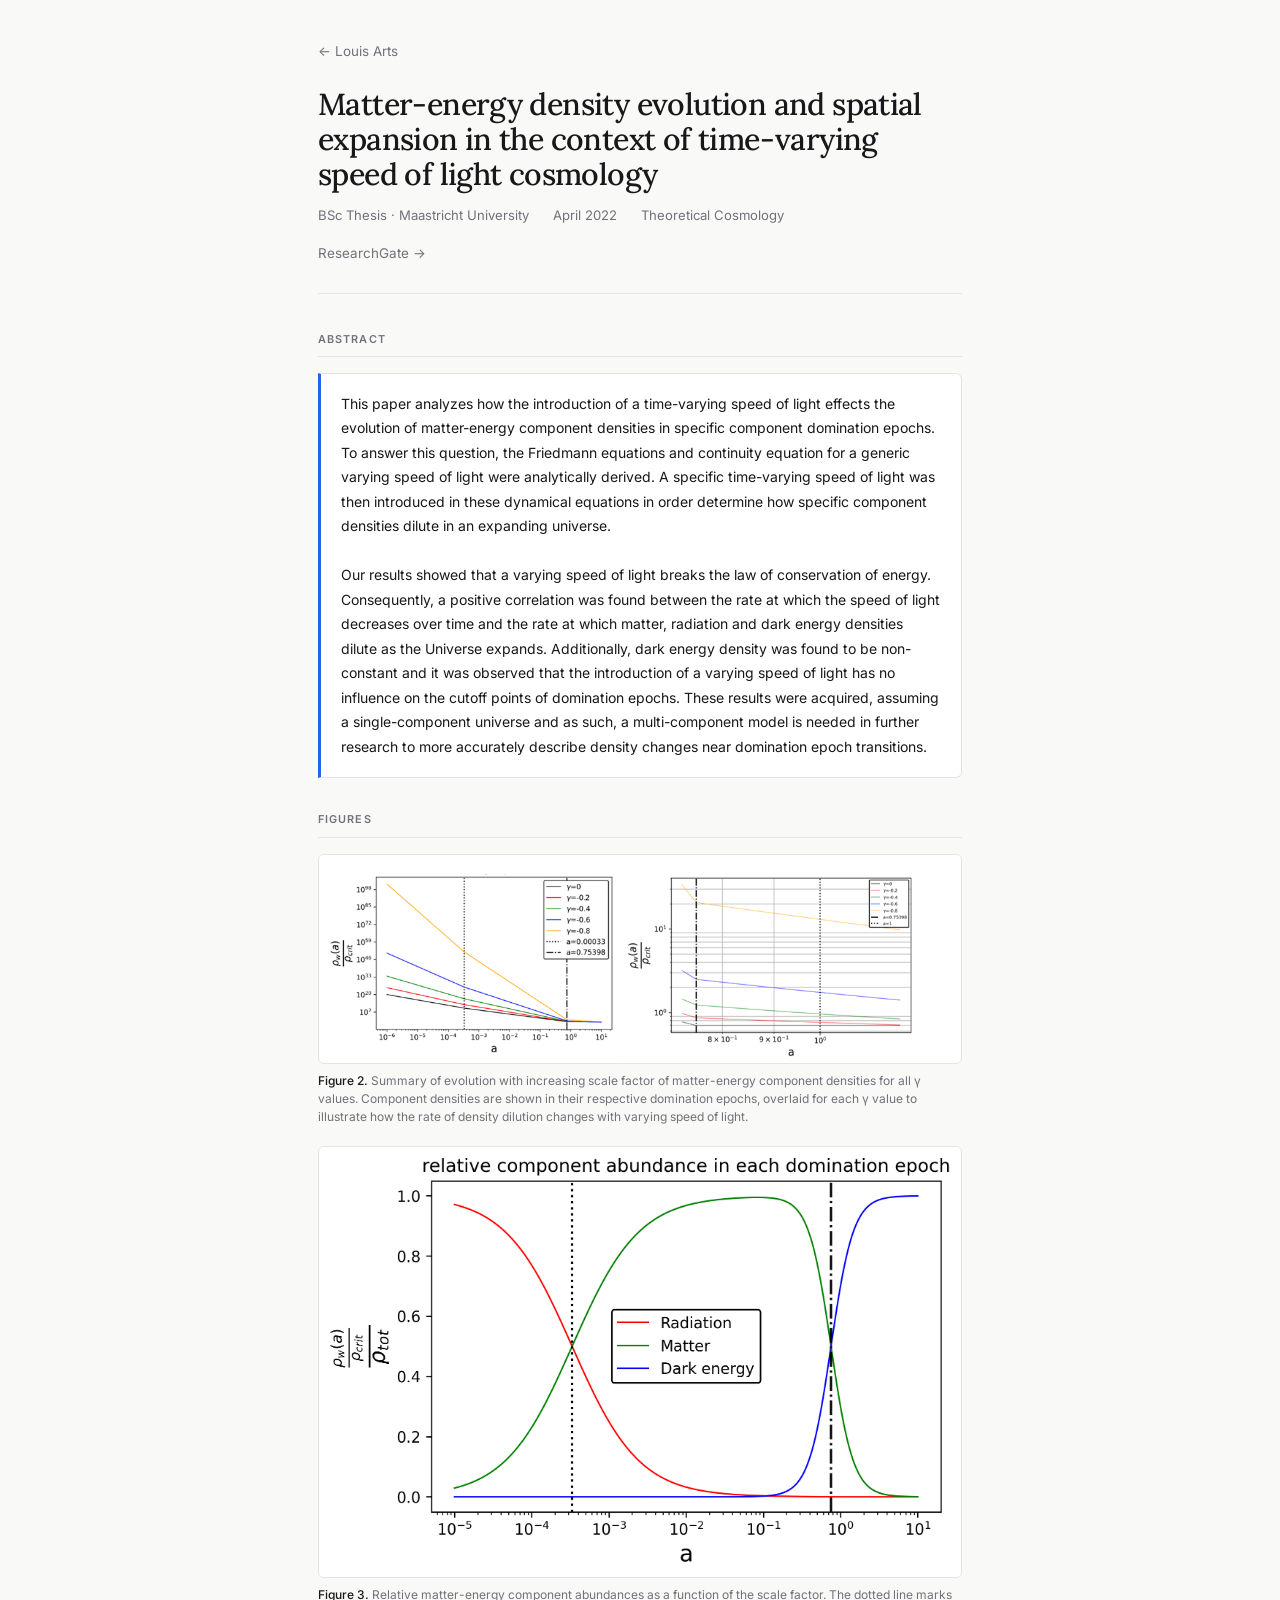
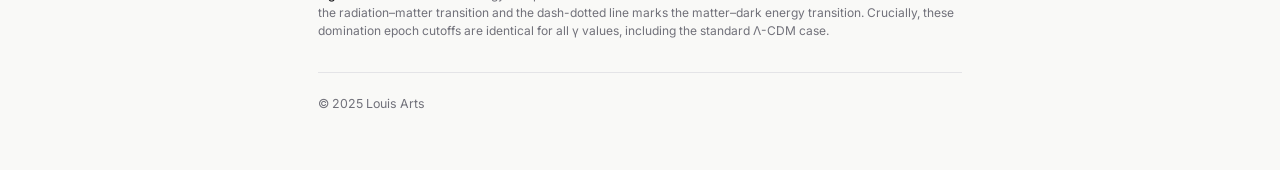
==== bsc-thesis.html @ d48455e1 "Add PolyFact subpage; remove all em dashes from site copy Co-Authored-By: Claude Sonnet 4.6 <noreply" ====
<!DOCTYPE html>
<html lang="en">
<head>
  <meta charset="UTF-8" />
  <meta name="viewport" content="width=device-width, initial-scale=1.0"/>
  <title>BSc Thesis · Louis Arts</title>
  <link rel="stylesheet" href="style.css" />
  <link rel="preconnect" href="https://fonts.googleapis.com">
  <link href="https://fonts.googleapis.com/css2?family=Inter:wght@300;400;500&family=Lora:ital,wght@0,400;0,500;1,400&display=swap" rel="stylesheet">
  <style>
    .thesis-meta {
      display: flex;
      flex-wrap: wrap;
      gap: 0.5rem 1.5rem;
      margin: 0.75rem 0 1rem;
      font-size: 0.82rem;
      color: var(--muted);
    }
    .abstract-block {
      background: #fff;
      border: 1px solid var(--border);
      border-left: 3px solid var(--accent);
      border-radius: 0 6px 6px 0;
      padding: 1.1rem 1.25rem;
      font-size: 0.875rem;
      line-height: 1.75;
      color: var(--text);
    }
    .figure-item img {
      width: 100%;
      border-radius: 6px;
      border: 1px solid var(--border);
      display: block;
    }
    .figure-caption {
      font-size: 0.75rem;
      color: var(--muted);
      margin-top: 0.5rem;
      line-height: 1.5;
    }
    .figure-caption strong {
      font-weight: 500;
      color: var(--text);
    }
    .figure-full {
      margin-bottom: 1.25rem;
    }
  </style>
</head>
<body>
  <div class="container">

    <nav class="back-nav"><a href="index.html">← Louis Arts</a></nav>

    <header>
      <h1>Matter-energy density evolution and spatial expansion in the context of time-varying speed of light cosmology</h1>
      <div class="thesis-meta">
        <span>BSc Thesis · Maastricht University</span>
        <span>April 2022</span>
        <span>Theoretical Cosmology</span>
      </div>
      <nav class="links">
        <a href="https://www.researchgate.net/publication/365711983_Matter-energy_density_evolution_and_spatial_expansion_in_the_context_of_time-varying_speed_of_light_cosmology" target="_blank">ResearchGate →</a>
      </nav>
    </header>

    <section>
      <h2>Abstract</h2>
      <div class="abstract-block">
        This paper analyzes how the introduction of a time-varying speed of light effects the evolution of matter-energy component densities in specific component domination epochs. To answer this question, the Friedmann equations and continuity equation for a generic varying speed of light were analytically derived. A specific time-varying speed of light was then introduced in these dynamical equations in order determine how specific component densities dilute in an expanding universe.
        <br><br>
        Our results showed that a varying speed of light breaks the law of conservation of energy. Consequently, a positive correlation was found between the rate at which the speed of light decreases over time and the rate at which matter, radiation and dark energy densities dilute as the Universe expands. Additionally, dark energy density was found to be non-constant and it was observed that the introduction of a varying speed of light has no influence on the cutoff points of domination epochs. These results were acquired, assuming a single-component universe and as such, a multi-component model is needed in further research to more accurately describe density changes near domination epoch transitions.
      </div>
    </section>

    <section>
      <h2>Figures</h2>

      <div class="figure-item figure-full">
        <img src="assets/bsc-fig2.png" alt="Figure 2: Matter-energy component densities for all γ values">
        <p class="figure-caption"><strong>Figure 2.</strong> Summary of evolution with increasing scale factor of matter-energy component densities for all γ values. Component densities are shown in their respective domination epochs, overlaid for each γ value to illustrate how the rate of density dilution changes with varying speed of light.</p>
      </div>

      <div class="figure-item figure-full">
        <img src="assets/bsc-fig3.png" alt="Figure 3: Relative matter-energy component abundances">
        <p class="figure-caption"><strong>Figure 3.</strong> Relative matter-energy component abundances as a function of the scale factor. The dotted line marks the radiation–matter transition and the dash-dotted line marks the matter–dark energy transition. Crucially, these domination epoch cutoffs are identical for all γ values, including the standard Λ-CDM case.</p>
      </div>

    </section>

    <footer>
      <p>© 2025 Louis Arts</p>
    </footer>

  </div>
</body>
</html>
---- style.css ----
/* ── Reset & base ── */
*, *::before, *::after { box-sizing: border-box; margin: 0; padding: 0; }

:root {
  --bg:      #f9f9f7;
  --text:    #18181b;
  --muted:   #71717a;
  --accent:  #2563eb;
  --border:  #e4e4e7;
  --tag-bg:  #f4f4f5;
}

html { scroll-behavior: smooth; }

body {
  background: var(--bg);
  color: var(--text);
  font-family: 'Inter', system-ui, sans-serif;
  font-size: 15px;
  font-weight: 400;
  line-height: 1.7;
  -webkit-font-smoothing: antialiased;
}

/* ── Layout ── */
.container {
  max-width: 700px;
  margin: 0 auto;
  padding: 2.5rem 1.75rem 3.5rem;
}

/* ── Header ── */
header {
  margin-bottom: 2.25rem;
  padding-bottom: 1.75rem;
  border-bottom: 1px solid var(--border);
}

.header-left {
  display: flex;
  align-items: flex-start;
  gap: 1.5rem;
}

.profile-pic {
  width: 76px;
  height: 76px;
  border-radius: 50%;
  object-fit: cover;
  flex-shrink: 0;
  border: 1px solid var(--border);
}

h1 {
  font-family: 'Lora', Georgia, serif;
  font-size: 1.9rem;
  font-weight: 500;
  letter-spacing: -0.02em;
  line-height: 1.15;
  margin-bottom: 0.3rem;
}

.tagline {
  color: var(--muted);
  font-size: 0.875rem;
  margin-bottom: 0.8rem;
}

.links {
  display: flex;
  flex-wrap: wrap;
  gap: 0.25rem 0;
  font-size: 0.84rem;
}

.links a {
  color: var(--muted);
  text-decoration: none;
  margin-right: 1.1rem;
}

.links a:hover { color: var(--accent); }

/* ── Sections ── */
section {
  margin-bottom: 2rem;
}

h2 {
  font-family: 'Inter', system-ui, sans-serif;
  font-size: 0.68rem;
  font-weight: 600;
  letter-spacing: 0.1em;
  text-transform: uppercase;
  color: var(--muted);
  margin-bottom: 1rem;
  padding-bottom: 0.5rem;
  border-bottom: 1px solid var(--border);
}

section p {
  color: var(--text);
  font-size: 0.9rem;
  line-height: 1.72;
  margin-bottom: 0.7rem;
}

section p:last-child { margin-bottom: 0; }

section a {
  color: var(--accent);
  text-decoration: none;
}

section a:hover { text-decoration: underline; }

/* ── News ── */
.news-list {
  list-style: none;
  display: flex;
  flex-direction: column;
  gap: 0.65rem;
}

.news-list li {
  display: flex;
  gap: 1.25rem;
  font-size: 0.875rem;
  align-items: baseline;
}

.date {
  font-size: 0.775rem;
  color: var(--muted);
  white-space: nowrap;
  flex-shrink: 0;
  min-width: 68px;
  font-variant-numeric: tabular-nums;
}

/* ── Projects ── */
.project-list {
  list-style: none;
  display: flex;
  flex-direction: column;
  gap: 1.4rem;
}

.project {
  display: flex;
  gap: 1.2rem;
  align-items: flex-start;
}

.project-thumb {
  width: 80px;
  height: 80px;
  border-radius: 7px;
  flex-shrink: 0;
  background: var(--tag-bg);
}

.project-thumb-img {
  width: 80px;
  height: 80px;
  object-fit: cover;
  border-radius: 7px;
  border: 1px solid var(--border);
  flex-shrink: 0;
}

.eye-tracking { background: linear-gradient(135deg, #c9d8f5 0%, #8faee8 100%); }
.emotion      { background: linear-gradient(135deg, #f5d9c9 0%, #e8a88f 100%); }
.nlp          { background: linear-gradient(135deg, #d0ecd4 0%, #85c98e 100%); }

.project-body h3 {
  font-family: 'Lora', Georgia, serif;
  font-size: 0.95rem;
  font-weight: 500;
  margin-bottom: 0.25rem;
  line-height: 1.4;
}

.project-body p {
  font-size: 0.855rem;
  color: var(--muted);
  margin-bottom: 0.4rem;
  line-height: 1.6;
}

.tags {
  font-size: 0.7rem;
  color: var(--muted);
  background: var(--tag-bg);
  padding: 0.12rem 0.45rem;
  border-radius: 4px;
  display: inline-block;
  margin-bottom: 0.4rem;
}

.project-body a {
  font-size: 0.8rem;
  color: var(--accent);
  text-decoration: none;
  margin-right: 0.75rem;
}

.project-body a:hover { text-decoration: underline; }

.work-badge {
  font-family: 'Inter', sans-serif;
  font-size: 0.65rem;
  font-weight: 500;
  color: #fff;
  background: var(--accent);
  padding: 0.1rem 0.45rem;
  border-radius: 20px;
  vertical-align: middle;
  margin-left: 0.35rem;
  letter-spacing: 0.02em;
}

/* ── Education ── */
.edu-list {
  list-style: none;
  display: flex;
  flex-direction: column;
  gap: 1.1rem;
}

.edu-list li {
  display: flex;
  gap: 1.2rem;
  align-items: flex-start;
}

.edu-logo-col {
  width: 60px;
  flex-shrink: 0;
  display: flex;
  align-items: center;
  justify-content: center;
  padding-top: 2px;
  min-height: 36px;
}

.edu-logo {
  max-height: 30px;
  max-width: 56px;
  width: auto;
  height: auto;
  object-fit: contain;
  opacity: 0.9;
}

.edu-content {
  flex: 1;
  min-width: 0;
}

.edu-row {
  display: flex;
  justify-content: space-between;
  align-items: baseline;
  gap: 1rem;
  flex-wrap: wrap;
}

.edu-row strong {
  font-weight: 500;
  font-size: 0.875rem;
}

.institution {
  color: var(--muted);
  font-size: 0.825rem;
  display: block;
  margin-top: 0.1rem;
}

.edu-detail {
  color: var(--muted);
  font-size: 0.79rem;
  line-height: 1.55;
  margin-top: 0.2rem;
  margin-bottom: 0 !important;
}

/* ── Project title links ── */
.project-body h3 a {
  color: var(--text);
  text-decoration: none;
}

.project-body h3 a:hover { color: var(--accent); }

/* ── Subpage nav ── */
.back-nav {
  margin-bottom: 1.5rem;
  font-size: 0.84rem;
}

.back-nav a {
  color: var(--muted);
  text-decoration: none;
}

.back-nav a:hover { color: var(--accent); }

/* ── Subpage content ── */
.project-image {
  width: 100%;
  max-width: 580px;
  border-radius: 8px;
  margin: 1rem 0 1.25rem;
  border: 1px solid var(--border);
  display: block;
}

.detail-list {
  list-style: none;
  padding: 0;
  margin: 0.5rem 0 0.75rem;
  display: flex;
  flex-direction: column;
  gap: 0.5rem;
}

.detail-list li {
  padding-left: 1.1rem;
  position: relative;
  font-size: 0.875rem;
  color: var(--text);
  line-height: 1.65;
}

.detail-list li::before {
  content: "–";
  position: absolute;
  left: 0;
  color: var(--muted);
}

.lessons-list {
  padding-left: 1.4rem;
  display: flex;
  flex-direction: column;
  gap: 0.5rem;
  font-size: 0.875rem;
}

.lessons-list li { padding-left: 0.2rem; }

/* ── Footer ── */
footer {
  margin-top: 2rem;
  padding-top: 1.25rem;
  border-top: 1px solid var(--border);
  font-size: 0.775rem;
  color: var(--muted);
}

/* ── Responsive ── */
@media (max-width: 540px) {
  .container { padding: 1.75rem 1.2rem 2.5rem; }
  .header-left { flex-direction: column; gap: 1rem; }
  .profile-pic { width: 64px; height: 64px; }
  h1 { font-size: 1.5rem; }
  .news-list li { flex-direction: column; gap: 0.1rem; }
  .project { flex-direction: column; }
  .edu-list li { flex-direction: column; gap: 0.3rem; }
  .edu-logo-col { min-height: unset; justify-content: flex-start; }
  .edu-row { flex-direction: column; gap: 0.1rem; }
}
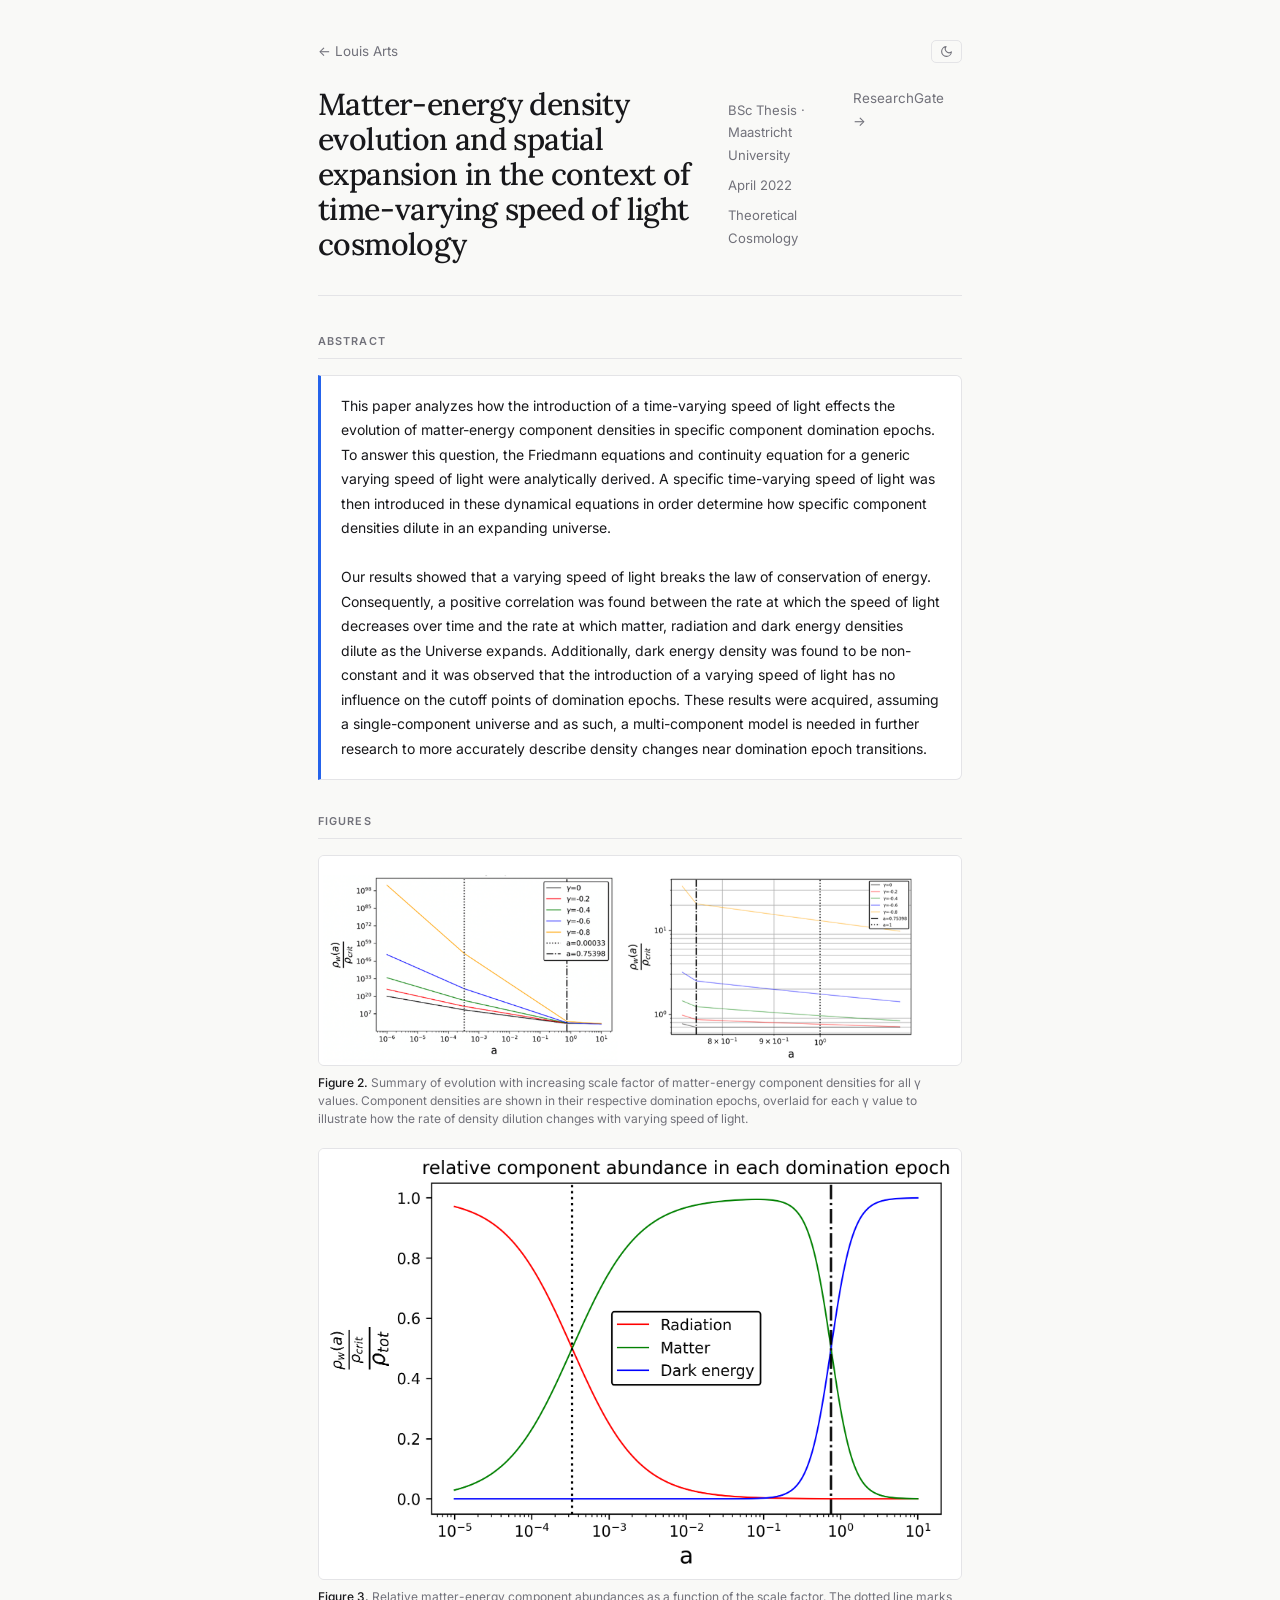
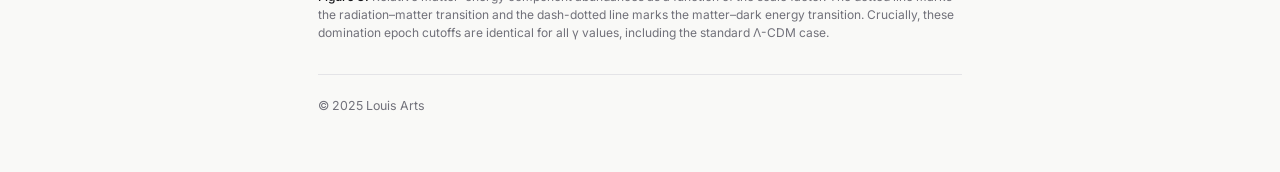
==== commit 35bda6e6: "Add skills section and dark mode toggle across all pages Co-Authored-By: Claude Sonnet 4.6 <noreply@" ====
--- a/bsc-thesis.html
+++ b/bsc-thesis.html
@@ -7,6 +7,7 @@
   <link rel="stylesheet" href="style.css" />
   <link rel="preconnect" href="https://fonts.googleapis.com">
   <link href="https://fonts.googleapis.com/css2?family=Inter:wght@300;400;500&family=Lora:ital,wght@0,400;0,500;1,400&display=swap" rel="stylesheet">
+  <script>(function(){var t=localStorage.getItem('theme');if(t)document.documentElement.setAttribute('data-theme',t);else if(window.matchMedia('(prefers-color-scheme: dark)').matches)document.documentElement.setAttribute('data-theme','dark');})()</script>
   <style>
     .thesis-meta {
       display: flex;
@@ -50,7 +51,13 @@
 <body>
   <div class="container">
 
-    <nav class="back-nav"><a href="index.html">← Louis Arts</a></nav>
+    <nav class="back-nav">
+      <a href="index.html">← Louis Arts</a>
+      <button class="theme-toggle" onclick="toggleTheme()" aria-label="Toggle dark mode">
+        <svg class="icon-moon" xmlns="http://www.w3.org/2000/svg" width="13" height="13" viewBox="0 0 24 24" fill="none" stroke="currentColor" stroke-width="2" stroke-linecap="round" stroke-linejoin="round"><path d="M21 12.79A9 9 0 1 1 11.21 3 7 7 0 0 0 21 12.79z"/></svg>
+        <svg class="icon-sun" xmlns="http://www.w3.org/2000/svg" width="13" height="13" viewBox="0 0 24 24" fill="none" stroke="currentColor" stroke-width="2" stroke-linecap="round" stroke-linejoin="round"><circle cx="12" cy="12" r="5"/><line x1="12" y1="1" x2="12" y2="3"/><line x1="12" y1="21" x2="12" y2="23"/><line x1="4.22" y1="4.22" x2="5.64" y2="5.64"/><line x1="18.36" y1="18.36" x2="19.78" y2="19.78"/><line x1="1" y1="12" x2="3" y2="12"/><line x1="21" y1="12" x2="23" y2="12"/><line x1="4.22" y1="19.78" x2="5.64" y2="18.36"/><line x1="18.36" y1="5.64" x2="19.78" y2="4.22"/></svg>
+      </button>
+    </nav>
 
     <header>
       <h1>Matter-energy density evolution and spatial expansion in the context of time-varying speed of light cosmology</h1>
@@ -93,5 +100,6 @@
     </footer>
 
   </div>
+  <script src="theme.js"></script>
 </body>
 </html>
--- a/style.css
+++ b/style.css
@@ -10,7 +10,18 @@
   --tag-bg:  #f4f4f5;
 }
 
+[data-theme="dark"] {
+  --bg:      #18181b;
+  --text:    #f4f4f5;
+  --muted:   #a1a1aa;
+  --accent:  #60a5fa;
+  --border:  #3f3f46;
+  --tag-bg:  #27272a;
+}
+
 html { scroll-behavior: smooth; }
+
+body { transition: background-color 0.2s ease, color 0.2s ease; }
 
 body {
   background: var(--bg);
@@ -34,6 +45,9 @@
   margin-bottom: 2.25rem;
   padding-bottom: 1.75rem;
   border-bottom: 1px solid var(--border);
+  display: flex;
+  justify-content: space-between;
+  align-items: flex-start;
 }
 
 .header-left {
@@ -294,10 +308,60 @@
 
 .project-body h3 a:hover { color: var(--accent); }
 
+/* ── Theme toggle ── */
+.theme-toggle {
+  background: none;
+  border: 1px solid var(--border);
+  border-radius: 5px;
+  cursor: pointer;
+  color: var(--muted);
+  padding: 0.25rem 0.5rem;
+  line-height: 1;
+  display: flex;
+  align-items: center;
+  flex-shrink: 0;
+}
+
+.theme-toggle:hover { color: var(--text); border-color: var(--muted); }
+
+.theme-toggle .icon-sun { display: none; }
+.theme-toggle .icon-moon { display: inline-flex; }
+[data-theme="dark"] .theme-toggle .icon-sun { display: inline-flex; }
+[data-theme="dark"] .theme-toggle .icon-moon { display: none; }
+
+/* ── Skills ── */
+.skills-list {
+  display: flex;
+  flex-direction: column;
+  gap: 0.45rem;
+}
+
+.skill-row {
+  display: flex;
+  gap: 1.5rem;
+  align-items: baseline;
+}
+
+.skill-row dt {
+  color: var(--muted);
+  font-size: 0.75rem;
+  font-weight: 500;
+  min-width: 90px;
+  flex-shrink: 0;
+}
+
+.skill-row dd {
+  color: var(--text);
+  font-size: 0.855rem;
+}
+
 /* ── Subpage nav ── */
 .back-nav {
   margin-bottom: 1.5rem;
   font-size: 0.84rem;
+  display: flex;
+  justify-content: space-between;
+  align-items: center;
 }
 
 .back-nav a {
@@ -350,6 +414,9 @@
 }
 
 .lessons-list li { padding-left: 0.2rem; }
+
+/* ── Dark mode overrides ── */
+[data-theme="dark"] .abstract-block { background: var(--tag-bg); }
 
 /* ── Footer ── */
 footer {
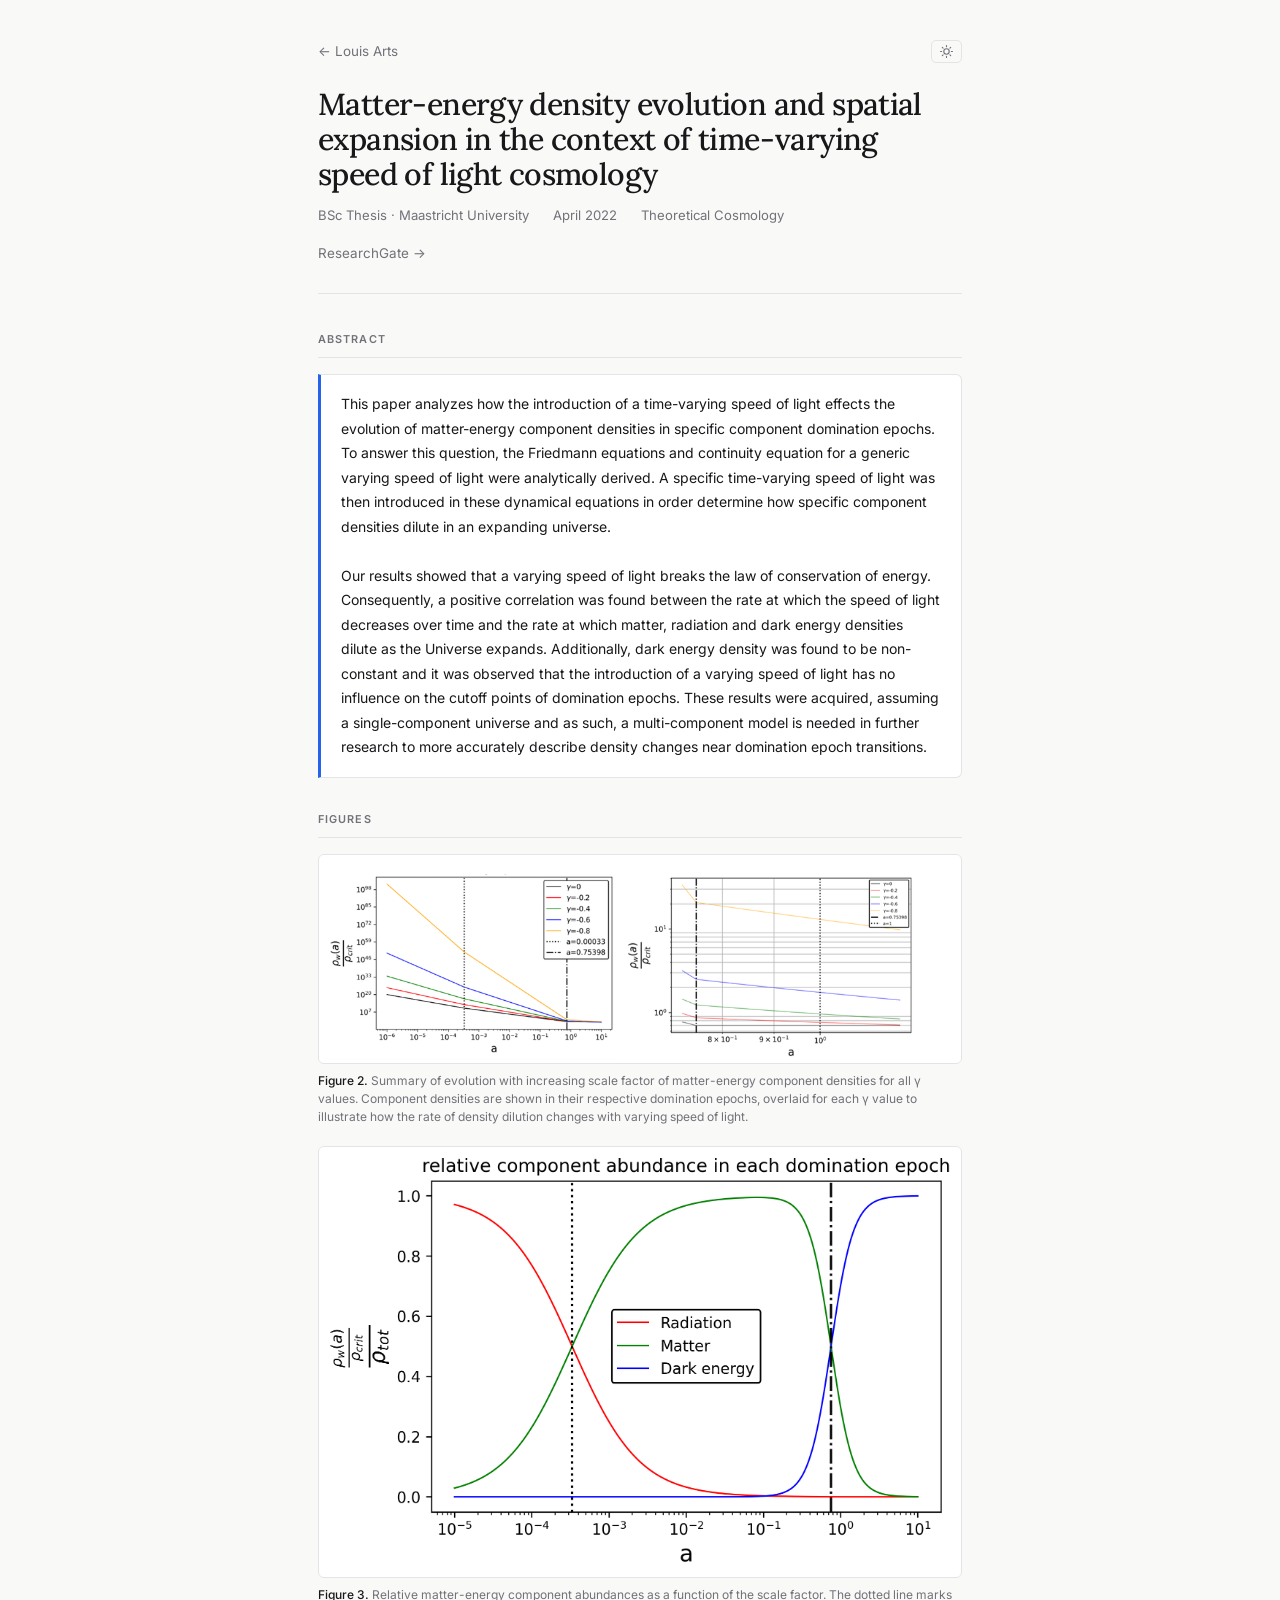
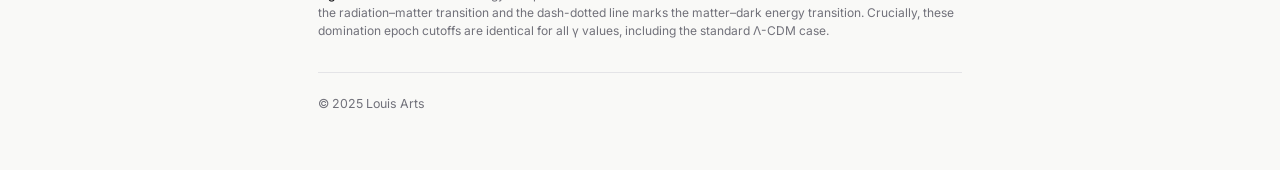
==== commit 09695444: "Add theme dropdown (dark/neon/retro), profile photo, default light mode - Replace single dark-mode t" ====
--- a/bsc-thesis.html
+++ b/bsc-thesis.html
@@ -7,7 +7,7 @@
   <link rel="stylesheet" href="style.css" />
   <link rel="preconnect" href="https://fonts.googleapis.com">
   <link href="https://fonts.googleapis.com/css2?family=Inter:wght@300;400;500&family=Lora:ital,wght@0,400;0,500;1,400&display=swap" rel="stylesheet">
-  <script>(function(){var t=localStorage.getItem('theme');if(t)document.documentElement.setAttribute('data-theme',t);else if(window.matchMedia('(prefers-color-scheme: dark)').matches)document.documentElement.setAttribute('data-theme','dark');})()</script>
+  <script>(function(){var t=localStorage.getItem('site-theme');if(t)document.documentElement.setAttribute('data-theme',t);})()</script>
   <style>
     .thesis-meta {
       display: flex;
@@ -53,10 +53,20 @@
 
     <nav class="back-nav">
       <a href="index.html">← Louis Arts</a>
-      <button class="theme-toggle" onclick="toggleTheme()" aria-label="Toggle dark mode">
-        <svg class="icon-moon" xmlns="http://www.w3.org/2000/svg" width="13" height="13" viewBox="0 0 24 24" fill="none" stroke="currentColor" stroke-width="2" stroke-linecap="round" stroke-linejoin="round"><path d="M21 12.79A9 9 0 1 1 11.21 3 7 7 0 0 0 21 12.79z"/></svg>
-        <svg class="icon-sun" xmlns="http://www.w3.org/2000/svg" width="13" height="13" viewBox="0 0 24 24" fill="none" stroke="currentColor" stroke-width="2" stroke-linecap="round" stroke-linejoin="round"><circle cx="12" cy="12" r="5"/><line x1="12" y1="1" x2="12" y2="3"/><line x1="12" y1="21" x2="12" y2="23"/><line x1="4.22" y1="4.22" x2="5.64" y2="5.64"/><line x1="18.36" y1="18.36" x2="19.78" y2="19.78"/><line x1="1" y1="12" x2="3" y2="12"/><line x1="21" y1="12" x2="23" y2="12"/><line x1="4.22" y1="19.78" x2="5.64" y2="18.36"/><line x1="18.36" y1="5.64" x2="19.78" y2="4.22"/></svg>
-      </button>
+      <div class="theme-picker">
+        <button class="theme-toggle" aria-label="Theme">
+          <svg class="icon-light-mode" xmlns="http://www.w3.org/2000/svg" width="13" height="13" viewBox="0 0 24 24" fill="none" stroke="currentColor" stroke-width="2" stroke-linecap="round" stroke-linejoin="round"><circle cx="12" cy="12" r="5"/><line x1="12" y1="1" x2="12" y2="3"/><line x1="12" y1="21" x2="12" y2="23"/><line x1="4.22" y1="4.22" x2="5.64" y2="5.64"/><line x1="18.36" y1="18.36" x2="19.78" y2="19.78"/><line x1="1" y1="12" x2="3" y2="12"/><line x1="21" y1="12" x2="23" y2="12"/><line x1="4.22" y1="19.78" x2="5.64" y2="18.36"/><line x1="18.36" y1="5.64" x2="19.78" y2="4.22"/></svg>
+          <svg class="icon-dark-mode" xmlns="http://www.w3.org/2000/svg" width="13" height="13" viewBox="0 0 24 24" fill="none" stroke="currentColor" stroke-width="2" stroke-linecap="round" stroke-linejoin="round"><path d="M21 12.79A9 9 0 1 1 11.21 3 7 7 0 0 0 21 12.79z"/></svg>
+          <svg class="icon-neon-mode" xmlns="http://www.w3.org/2000/svg" width="13" height="13" viewBox="0 0 24 24" fill="none" stroke="currentColor" stroke-width="2" stroke-linecap="round" stroke-linejoin="round"><polygon points="13 2 3 14 12 14 11 22 21 10 12 10 13 2"/></svg>
+          <svg class="icon-retro-mode" xmlns="http://www.w3.org/2000/svg" width="13" height="13" viewBox="0 0 24 24" fill="none" stroke="currentColor" stroke-width="2" stroke-linecap="round" stroke-linejoin="round"><polygon points="12 2 15.09 8.26 22 9.27 17 14.14 18.18 21.02 12 17.77 5.82 21.02 7 14.14 2 9.27 8.91 8.26 12 2"/></svg>
+        </button>
+        <div class="theme-dropdown">
+          <button data-for="light" onclick="setTheme('light')">Light</button>
+          <button data-for="dark" onclick="setTheme('dark')">Dark</button>
+          <button data-for="neon" onclick="setTheme('neon')">Neon</button>
+          <button data-for="retro" onclick="setTheme('retro')">Retro neon</button>
+        </div>
+      </div>
     </nav>
 
     <header>
--- a/style.css
+++ b/style.css
@@ -17,6 +17,24 @@
   --accent:  #60a5fa;
   --border:  #3f3f46;
   --tag-bg:  #27272a;
+}
+
+[data-theme="neon"] {
+  --bg:      #09090f;
+  --text:    #d8d8f0;
+  --muted:   #6060a0;
+  --accent:  #00e5cc;
+  --border:  #1a1a35;
+  --tag-bg:  #0e0e20;
+}
+
+[data-theme="retro"] {
+  --bg:      #0d0018;
+  --text:    #fef0ff;
+  --muted:   #a060b8;
+  --accent:  #ff00cc;
+  --border:  #280040;
+  --tag-bg:  #180028;
 }
 
 html { scroll-behavior: smooth; }
@@ -42,28 +60,42 @@
 
 /* ── Header ── */
 header {
+  display: block;
   margin-bottom: 2.25rem;
   padding-bottom: 1.75rem;
   border-bottom: 1px solid var(--border);
-  display: flex;
-  justify-content: space-between;
+}
+
+.header-main {
+  display: flex;
   align-items: flex-start;
-}
-
-.header-left {
-  display: flex;
-  align-items: flex-start;
-  gap: 1.5rem;
-}
-
-.profile-pic {
-  width: 76px;
-  height: 76px;
+  gap: 1.1rem;
+}
+
+.profile-photo {
+  width: 68px;
+  height: 68px;
   border-radius: 50%;
   object-fit: cover;
   flex-shrink: 0;
+  margin-top: 0.15rem;
   border: 1px solid var(--border);
 }
+
+.header-content {
+  flex: 1;
+  min-width: 0;
+}
+
+.header-name-row {
+  display: flex;
+  justify-content: space-between;
+  align-items: center;
+  margin-bottom: 0.3rem;
+}
+
+.header-content > p.tagline { display: block; }
+.header-content > nav.links { display: flex; }
 
 h1 {
   font-family: 'Lora', Georgia, serif;
@@ -77,14 +109,15 @@
 .tagline {
   color: var(--muted);
   font-size: 0.875rem;
-  margin-bottom: 0.8rem;
 }
 
 .links {
   display: flex;
   flex-wrap: wrap;
-  gap: 0.25rem 0;
+  align-items: center;
+  gap: 0.35rem 0;
   font-size: 0.84rem;
+  margin-top: 0.75rem;
 }
 
 .links a {
@@ -309,6 +342,8 @@
 .project-body h3 a:hover { color: var(--accent); }
 
 /* ── Theme toggle ── */
+.theme-picker { position: relative; flex-shrink: 0; }
+
 .theme-toggle {
   background: none;
   border: 1px solid var(--border);
@@ -319,15 +354,67 @@
   line-height: 1;
   display: flex;
   align-items: center;
-  flex-shrink: 0;
 }
 
 .theme-toggle:hover { color: var(--text); border-color: var(--muted); }
 
-.theme-toggle .icon-sun { display: none; }
-.theme-toggle .icon-moon { display: inline-flex; }
-[data-theme="dark"] .theme-toggle .icon-sun { display: inline-flex; }
-[data-theme="dark"] .theme-toggle .icon-moon { display: none; }
+.theme-toggle .icon-light-mode { display: inline-flex; }
+.theme-toggle .icon-dark-mode  { display: none; }
+.theme-toggle .icon-neon-mode  { display: none; }
+.theme-toggle .icon-retro-mode { display: none; }
+[data-theme="dark"]  .theme-toggle .icon-light-mode { display: none; }
+[data-theme="dark"]  .theme-toggle .icon-dark-mode  { display: inline-flex; }
+[data-theme="dark"]  .theme-toggle .icon-neon-mode  { display: none; }
+[data-theme="dark"]  .theme-toggle .icon-retro-mode { display: none; }
+[data-theme="neon"]  .theme-toggle .icon-light-mode { display: none; }
+[data-theme="neon"]  .theme-toggle .icon-dark-mode  { display: none; }
+[data-theme="neon"]  .theme-toggle .icon-neon-mode  { display: inline-flex; }
+[data-theme="neon"]  .theme-toggle .icon-retro-mode { display: none; }
+[data-theme="retro"] .theme-toggle .icon-light-mode { display: none; }
+[data-theme="retro"] .theme-toggle .icon-dark-mode  { display: none; }
+[data-theme="retro"] .theme-toggle .icon-neon-mode  { display: none; }
+[data-theme="retro"] .theme-toggle .icon-retro-mode { display: inline-flex; }
+
+.theme-dropdown {
+  display: none;
+  position: absolute;
+  top: calc(100% + 5px);
+  right: 0;
+  background: var(--bg);
+  border: 1px solid var(--border);
+  border-radius: 6px;
+  padding: 0.2rem;
+  min-width: 80px;
+  z-index: 200;
+  box-shadow: 0 4px 12px rgba(0,0,0,0.1);
+}
+
+.theme-picker:hover .theme-dropdown { display: block; }
+
+.theme-dropdown button {
+  display: block;
+  width: 100%;
+  text-align: left;
+  background: none;
+  border: none;
+  cursor: pointer;
+  font-size: 0.775rem;
+  color: var(--muted);
+  padding: 0.3rem 0.5rem;
+  border-radius: 4px;
+  font-family: 'Inter', system-ui, sans-serif;
+  white-space: nowrap;
+}
+
+.theme-dropdown button:hover { background: var(--tag-bg); color: var(--text); }
+
+html:not([data-theme])   .theme-dropdown [data-for="light"],
+html[data-theme="dark"]  .theme-dropdown [data-for="dark"],
+html[data-theme="neon"]  .theme-dropdown [data-for="neon"],
+html[data-theme="retro"] .theme-dropdown [data-for="retro"] {
+  color: var(--accent);
+  font-weight: 500;
+}
 
 /* ── Skills ── */
 .skills-list {
@@ -415,8 +502,83 @@
 
 .lessons-list li { padding-left: 0.2rem; }
 
-/* ── Dark mode overrides ── */
+/* ── Dark/neon mode overrides ── */
 [data-theme="dark"] .abstract-block { background: var(--tag-bg); }
+[data-theme="neon"] .abstract-block { background: var(--tag-bg); }
+
+[data-theme="neon"] h1 { text-shadow: 0 0 30px rgba(0, 229, 204, 0.12); }
+[data-theme="neon"] .links a.cv-link { box-shadow: 0 0 8px rgba(0, 229, 204, 0.3); }
+[data-theme="neon"] .theme-toggle { color: var(--accent); border-color: var(--accent); box-shadow: 0 0 6px rgba(0, 229, 204, 0.2); }
+
+[data-theme="retro"] .abstract-block { background: var(--tag-bg); }
+[data-theme="retro"] h1 { text-shadow: 0 0 30px rgba(255, 0, 204, 0.15); }
+[data-theme="retro"] .links a.cv-link { box-shadow: 0 0 8px rgba(255, 0, 204, 0.35); }
+[data-theme="retro"] .theme-toggle { color: var(--accent); border-color: var(--accent); box-shadow: 0 0 6px rgba(255, 0, 204, 0.2); }
+
+/* ── Sticky nav ── */
+#site-nav {
+  position: fixed;
+  top: 0;
+  left: 0;
+  right: 0;
+  z-index: 100;
+  background: var(--bg);
+  border-bottom: 1px solid var(--border);
+  opacity: 0;
+  pointer-events: none;
+  transition: opacity 0.2s ease, background-color 0.2s ease, border-color 0.2s ease;
+}
+
+#site-nav.visible { opacity: 1; pointer-events: auto; }
+
+.site-nav-inner {
+  max-width: 700px;
+  margin: 0 auto;
+  padding: 0.65rem 1.75rem;
+  display: flex;
+  justify-content: space-between;
+  align-items: center;
+}
+
+.site-nav-name {
+  font-family: 'Lora', Georgia, serif;
+  font-size: 0.88rem;
+  font-weight: 500;
+  color: var(--text);
+  text-decoration: none;
+}
+
+.site-nav-links {
+  display: flex;
+  gap: 1.5rem;
+}
+
+.site-nav-links a {
+  font-size: 0.72rem;
+  color: var(--muted);
+  text-decoration: none;
+  font-weight: 500;
+  letter-spacing: 0.06em;
+  text-transform: uppercase;
+  transition: color 0.15s;
+}
+
+.site-nav-links a:hover,
+.site-nav-links a.active { color: var(--accent); }
+
+section[id] { scroll-margin-top: 52px; }
+
+/* ── Primary CTA ── */
+.links a.cv-link {
+  background: var(--accent);
+  padding: 0.2rem 0.6rem;
+  border-radius: 4px;
+  font-weight: 500;
+  margin-right: 1.1rem;
+}
+
+.links a.cv-link,
+.links a.cv-link:hover { color: #fff; text-decoration: none; }
 
 /* ── Footer ── */
 footer {
@@ -427,15 +589,30 @@
   color: var(--muted);
 }
 
+.footer-links {
+  display: flex;
+  flex-wrap: wrap;
+  gap: 0 1.25rem;
+  margin-bottom: 0.5rem;
+}
+
+.footer-links a {
+  color: var(--muted);
+  text-decoration: none;
+}
+
+.footer-links a:hover { color: var(--accent); }
+
 /* ── Responsive ── */
 @media (max-width: 540px) {
   .container { padding: 1.75rem 1.2rem 2.5rem; }
-  .header-left { flex-direction: column; gap: 1rem; }
-  .profile-pic { width: 64px; height: 64px; }
   h1 { font-size: 1.5rem; }
+  .header-main { gap: 0.85rem; }
+  .profile-photo { width: 56px; height: 56px; }
   .news-list li { flex-direction: column; gap: 0.1rem; }
   .project { flex-direction: column; }
   .edu-list li { flex-direction: column; gap: 0.3rem; }
   .edu-logo-col { min-height: unset; justify-content: flex-start; }
   .edu-row { flex-direction: column; gap: 0.1rem; }
-}
+  .site-nav-links { display: none; }
+}
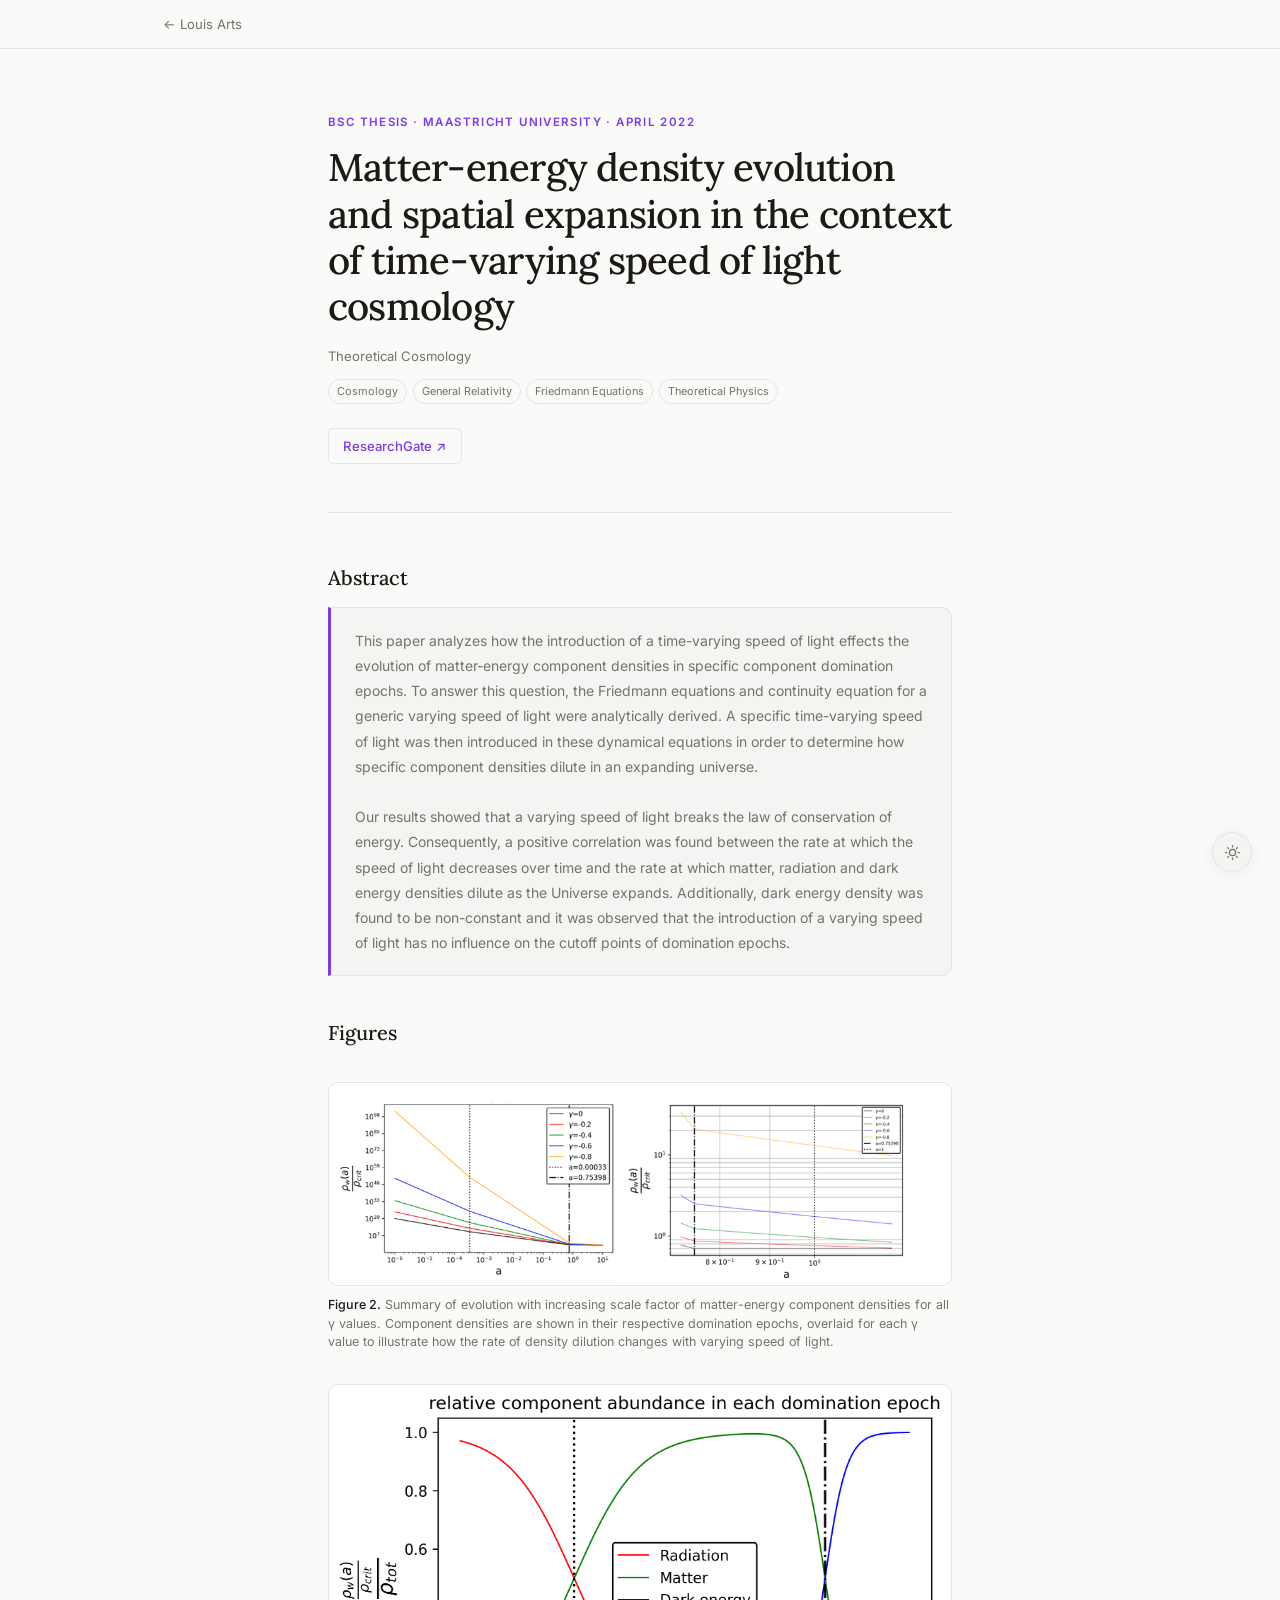
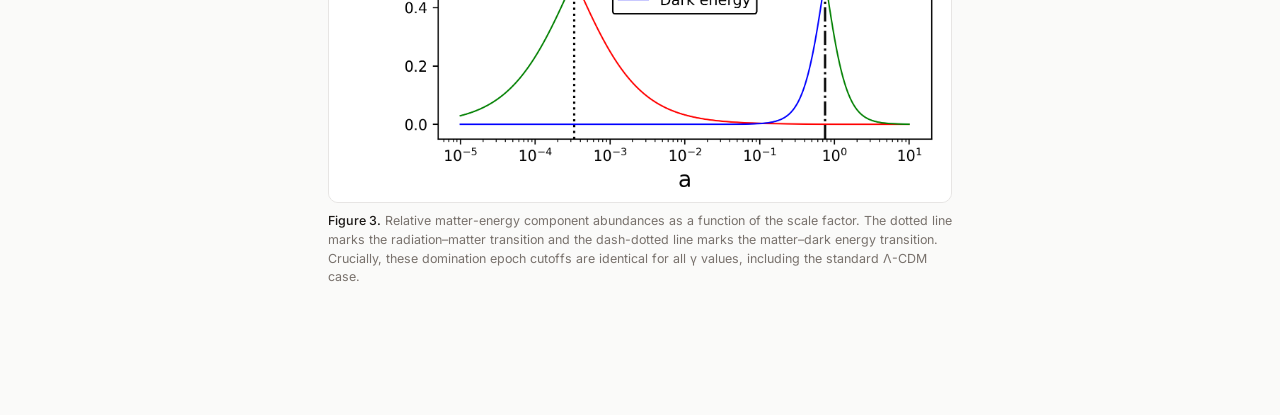
==== commit 515a65e3: "Build MARK 2: editorial redesign with full-viewport hero and card grid Complete visual overhaul from" ====
--- a/bsc-thesis.html
+++ b/bsc-thesis.html
@@ -6,110 +6,76 @@
   <title>BSc Thesis · Louis Arts</title>
   <link rel="stylesheet" href="style.css" />
   <link rel="preconnect" href="https://fonts.googleapis.com">
-  <link href="https://fonts.googleapis.com/css2?family=Inter:wght@300;400;500&family=Lora:ital,wght@0,400;0,500;1,400&display=swap" rel="stylesheet">
+  <link href="https://fonts.googleapis.com/css2?family=Inter:wght@300;400;500;600&family=Lora:ital,wght@0,400;0,500;1,400&display=swap" rel="stylesheet">
   <script>(function(){var t=localStorage.getItem('site-theme');if(t)document.documentElement.setAttribute('data-theme',t);})()</script>
-  <style>
-    .thesis-meta {
-      display: flex;
-      flex-wrap: wrap;
-      gap: 0.5rem 1.5rem;
-      margin: 0.75rem 0 1rem;
-      font-size: 0.82rem;
-      color: var(--muted);
-    }
-    .abstract-block {
-      background: #fff;
-      border: 1px solid var(--border);
-      border-left: 3px solid var(--accent);
-      border-radius: 0 6px 6px 0;
-      padding: 1.1rem 1.25rem;
-      font-size: 0.875rem;
-      line-height: 1.75;
-      color: var(--text);
-    }
-    .figure-item img {
-      width: 100%;
-      border-radius: 6px;
-      border: 1px solid var(--border);
-      display: block;
-    }
-    .figure-caption {
-      font-size: 0.75rem;
-      color: var(--muted);
-      margin-top: 0.5rem;
-      line-height: 1.5;
-    }
-    .figure-caption strong {
-      font-weight: 500;
-      color: var(--text);
-    }
-    .figure-full {
-      margin-bottom: 1.25rem;
-    }
-  </style>
 </head>
 <body>
-  <div class="container">
 
-    <nav class="back-nav">
-      <a href="index.html">← Louis Arts</a>
-      <div class="theme-picker">
-        <button class="theme-toggle" aria-label="Theme">
-          <svg class="icon-light-mode" xmlns="http://www.w3.org/2000/svg" width="13" height="13" viewBox="0 0 24 24" fill="none" stroke="currentColor" stroke-width="2" stroke-linecap="round" stroke-linejoin="round"><circle cx="12" cy="12" r="5"/><line x1="12" y1="1" x2="12" y2="3"/><line x1="12" y1="21" x2="12" y2="23"/><line x1="4.22" y1="4.22" x2="5.64" y2="5.64"/><line x1="18.36" y1="18.36" x2="19.78" y2="19.78"/><line x1="1" y1="12" x2="3" y2="12"/><line x1="21" y1="12" x2="23" y2="12"/><line x1="4.22" y1="19.78" x2="5.64" y2="18.36"/><line x1="18.36" y1="5.64" x2="19.78" y2="4.22"/></svg>
-          <svg class="icon-dark-mode" xmlns="http://www.w3.org/2000/svg" width="13" height="13" viewBox="0 0 24 24" fill="none" stroke="currentColor" stroke-width="2" stroke-linecap="round" stroke-linejoin="round"><path d="M21 12.79A9 9 0 1 1 11.21 3 7 7 0 0 0 21 12.79z"/></svg>
-          <svg class="icon-neon-mode" xmlns="http://www.w3.org/2000/svg" width="13" height="13" viewBox="0 0 24 24" fill="none" stroke="currentColor" stroke-width="2" stroke-linecap="round" stroke-linejoin="round"><polygon points="13 2 3 14 12 14 11 22 21 10 12 10 13 2"/></svg>
-          <svg class="icon-retro-mode" xmlns="http://www.w3.org/2000/svg" width="13" height="13" viewBox="0 0 24 24" fill="none" stroke="currentColor" stroke-width="2" stroke-linecap="round" stroke-linejoin="round"><polygon points="12 2 15.09 8.26 22 9.27 17 14.14 18.18 21.02 12 17.77 5.82 21.02 7 14.14 2 9.27 8.91 8.26 12 2"/></svg>
-        </button>
-        <div class="theme-dropdown">
-          <button data-for="light" onclick="setTheme('light')">Light</button>
-          <button data-for="dark" onclick="setTheme('dark')">Dark</button>
-          <button data-for="neon" onclick="setTheme('neon')">Neon</button>
-          <button data-for="retro" onclick="setTheme('retro')">Retro neon</button>
-        </div>
+  <nav class="subpage-nav">
+    <div class="subpage-nav-inner">
+      <a href="index.html" class="back-link">← Louis Arts</a>
+    </div>
+  </nav>
+
+  <main class="article-wrap">
+
+    <p class="article-category">BSc Thesis · Maastricht University · April 2022</p>
+    <h1 class="article-title">Matter-energy density evolution and spatial expansion in the context of time-varying speed of light cosmology</h1>
+    <p class="article-meta">Theoretical Cosmology</p>
+
+    <div class="article-tags">
+      <span class="tag">Cosmology</span>
+      <span class="tag">General Relativity</span>
+      <span class="tag">Friedmann Equations</span>
+      <span class="tag">Theoretical Physics</span>
+    </div>
+
+    <div class="article-links">
+      <a href="https://www.researchgate.net/publication/365711983_Matter-energy_density_evolution_and_spatial_expansion_in_the_context_of_time-varying_speed_of_light_cosmology" target="_blank">ResearchGate ↗</a>
+    </div>
+
+    <div class="article-body">
+
+      <h2>Abstract</h2>
+
+      <div class="abstract-box">
+        This paper analyzes how the introduction of a time-varying speed of light effects the evolution of matter-energy component densities in specific component domination epochs. To answer this question, the Friedmann equations and continuity equation for a generic varying speed of light were analytically derived. A specific time-varying speed of light was then introduced in these dynamical equations in order to determine how specific component densities dilute in an expanding universe.
+        <br><br>
+        Our results showed that a varying speed of light breaks the law of conservation of energy. Consequently, a positive correlation was found between the rate at which the speed of light decreases over time and the rate at which matter, radiation and dark energy densities dilute as the Universe expands. Additionally, dark energy density was found to be non-constant and it was observed that the introduction of a varying speed of light has no influence on the cutoff points of domination epochs.
       </div>
-    </nav>
 
-    <header>
-      <h1>Matter-energy density evolution and spatial expansion in the context of time-varying speed of light cosmology</h1>
-      <div class="thesis-meta">
-        <span>BSc Thesis · Maastricht University</span>
-        <span>April 2022</span>
-        <span>Theoretical Cosmology</span>
-      </div>
-      <nav class="links">
-        <a href="https://www.researchgate.net/publication/365711983_Matter-energy_density_evolution_and_spatial_expansion_in_the_context_of_time-varying_speed_of_light_cosmology" target="_blank">ResearchGate →</a>
-      </nav>
-    </header>
-
-    <section>
-      <h2>Abstract</h2>
-      <div class="abstract-block">
-        This paper analyzes how the introduction of a time-varying speed of light effects the evolution of matter-energy component densities in specific component domination epochs. To answer this question, the Friedmann equations and continuity equation for a generic varying speed of light were analytically derived. A specific time-varying speed of light was then introduced in these dynamical equations in order determine how specific component densities dilute in an expanding universe.
-        <br><br>
-        Our results showed that a varying speed of light breaks the law of conservation of energy. Consequently, a positive correlation was found between the rate at which the speed of light decreases over time and the rate at which matter, radiation and dark energy densities dilute as the Universe expands. Additionally, dark energy density was found to be non-constant and it was observed that the introduction of a varying speed of light has no influence on the cutoff points of domination epochs. These results were acquired, assuming a single-component universe and as such, a multi-component model is needed in further research to more accurately describe density changes near domination epoch transitions.
-      </div>
-    </section>
-
-    <section>
       <h2>Figures</h2>
 
-      <div class="figure-item figure-full">
+      <figure class="article-figure">
         <img src="assets/bsc-fig2.png" alt="Figure 2: Matter-energy component densities for all γ values">
-        <p class="figure-caption"><strong>Figure 2.</strong> Summary of evolution with increasing scale factor of matter-energy component densities for all γ values. Component densities are shown in their respective domination epochs, overlaid for each γ value to illustrate how the rate of density dilution changes with varying speed of light.</p>
+        <figcaption><strong>Figure 2.</strong> Summary of evolution with increasing scale factor of matter-energy component densities for all γ values. Component densities are shown in their respective domination epochs, overlaid for each γ value to illustrate how the rate of density dilution changes with varying speed of light.</figcaption>
+      </figure>
+
+      <figure class="article-figure">
+        <img src="assets/bsc-fig3.png" alt="Figure 3: Relative matter-energy component abundances">
+        <figcaption><strong>Figure 3.</strong> Relative matter-energy component abundances as a function of the scale factor. The dotted line marks the radiation–matter transition and the dash-dotted line marks the matter–dark energy transition. Crucially, these domination epoch cutoffs are identical for all γ values, including the standard Λ-CDM case.</figcaption>
+      </figure>
+
+    </div>
+
+  </main>
+
+  <!-- Floating theme toggle -->
+  <div class="theme-float">
+    <div class="theme-picker">
+      <button class="theme-toggle" aria-label="Theme">
+        <svg class="icon-light-mode" xmlns="http://www.w3.org/2000/svg" width="15" height="15" viewBox="0 0 24 24" fill="none" stroke="currentColor" stroke-width="2" stroke-linecap="round" stroke-linejoin="round"><circle cx="12" cy="12" r="5"/><line x1="12" y1="1" x2="12" y2="3"/><line x1="12" y1="21" x2="12" y2="23"/><line x1="4.22" y1="4.22" x2="5.64" y2="5.64"/><line x1="18.36" y1="18.36" x2="19.78" y2="19.78"/><line x1="1" y1="12" x2="3" y2="12"/><line x1="21" y1="12" x2="23" y2="12"/><line x1="4.22" y1="19.78" x2="5.64" y2="18.36"/><line x1="18.36" y1="5.64" x2="19.78" y2="4.22"/></svg>
+        <svg class="icon-dark-mode" xmlns="http://www.w3.org/2000/svg" width="15" height="15" viewBox="0 0 24 24" fill="none" stroke="currentColor" stroke-width="2" stroke-linecap="round" stroke-linejoin="round"><path d="M21 12.79A9 9 0 1 1 11.21 3 7 7 0 0 0 21 12.79z"/></svg>
+        <svg class="icon-neon-mode" xmlns="http://www.w3.org/2000/svg" width="15" height="15" viewBox="0 0 24 24" fill="none" stroke="currentColor" stroke-width="2" stroke-linecap="round" stroke-linejoin="round"><polygon points="13 2 3 14 12 14 11 22 21 10 12 10 13 2"/></svg>
+      </button>
+      <div class="theme-dropdown">
+        <button data-for="light" onclick="setTheme('light')">Light</button>
+        <button data-for="dark" onclick="setTheme('dark')">Dark</button>
+        <button data-for="neon" onclick="setTheme('neon')">Neon</button>
       </div>
+    </div>
+  </div>
 
-      <div class="figure-item figure-full">
-        <img src="assets/bsc-fig3.png" alt="Figure 3: Relative matter-energy component abundances">
-        <p class="figure-caption"><strong>Figure 3.</strong> Relative matter-energy component abundances as a function of the scale factor. The dotted line marks the radiation–matter transition and the dash-dotted line marks the matter–dark energy transition. Crucially, these domination epoch cutoffs are identical for all γ values, including the standard Λ-CDM case.</p>
-      </div>
-
-    </section>
-
-    <footer>
-      <p>© 2025 Louis Arts</p>
-    </footer>
-
-  </div>
   <script src="theme.js"></script>
 </body>
 </html>
--- a/style.css
+++ b/style.css
@@ -1,45 +1,46 @@
-/* ── Reset & base ── */
+/* ── Reset ── */
 *, *::before, *::after { box-sizing: border-box; margin: 0; padding: 0; }
 
+/* ── Tokens ── */
 :root {
-  --bg:      #f9f9f7;
-  --text:    #18181b;
-  --muted:   #71717a;
-  --accent:  #2563eb;
-  --border:  #e4e4e7;
-  --tag-bg:  #f4f4f5;
+  --bg:           #fafaf9;
+  --surface:      #f4f4f2;
+  --text:         #1c1917;
+  --muted:        #78716c;
+  --accent:       #7c3aed;
+  --accent-dim:   rgba(124,58,237,0.1);
+  --border:       #e7e5e4;
+  --radius:       10px;
+  --shadow:       0 2px 16px rgba(0,0,0,0.06);
+  --shadow-hover: 0 8px 32px rgba(0,0,0,0.1);
 }
 
 [data-theme="dark"] {
-  --bg:      #18181b;
-  --text:    #f4f4f5;
-  --muted:   #a1a1aa;
-  --accent:  #60a5fa;
-  --border:  #3f3f46;
-  --tag-bg:  #27272a;
+  --bg:           #0c0a09;
+  --surface:      #1c1917;
+  --text:         #fafaf9;
+  --muted:        #a8a29e;
+  --accent:       #a78bfa;
+  --accent-dim:   rgba(167,139,250,0.12);
+  --border:       #292524;
+  --shadow:       0 2px 16px rgba(0,0,0,0.3);
+  --shadow-hover: 0 8px 32px rgba(0,0,0,0.4);
 }
 
 [data-theme="neon"] {
-  --bg:      #09090f;
-  --text:    #d8d8f0;
-  --muted:   #6060a0;
-  --accent:  #00e5cc;
-  --border:  #1a1a35;
-  --tag-bg:  #0e0e20;
-}
-
-[data-theme="retro"] {
-  --bg:      #0d0018;
-  --text:    #fef0ff;
-  --muted:   #a060b8;
-  --accent:  #ff00cc;
-  --border:  #280040;
-  --tag-bg:  #180028;
-}
-
+  --bg:           #09090f;
+  --surface:      #0d0d1e;
+  --text:         #d8d8f0;
+  --muted:        #5a5a8a;
+  --accent:       #00ffe5;
+  --accent-dim:   rgba(0,255,229,0.08);
+  --border:       #161630;
+  --shadow:       0 2px 16px rgba(0,255,229,0.05);
+  --shadow-hover: 0 8px 32px rgba(0,255,229,0.12);
+}
+
+/* ── Base ── */
 html { scroll-behavior: smooth; }
-
-body { transition: background-color 0.2s ease, color 0.2s ease; }
 
 body {
   background: var(--bg);
@@ -49,347 +50,517 @@
   font-weight: 400;
   line-height: 1.7;
   -webkit-font-smoothing: antialiased;
-}
-
-/* ── Layout ── */
-.container {
-  max-width: 700px;
+  transition: background-color 0.2s ease, color 0.2s ease;
+}
+
+a { color: inherit; text-decoration: none; }
+
+/* ── Wrapper ── */
+.wrap {
+  max-width: 1050px;
   margin: 0 auto;
-  padding: 2.5rem 1.75rem 3.5rem;
-}
-
-/* ── Header ── */
-header {
-  display: block;
-  margin-bottom: 2.25rem;
-  padding-bottom: 1.75rem;
+  padding: 0 3rem;
+}
+
+/* ══════════════════════════════
+   TOP NAV (fades in on scroll)
+══════════════════════════════ */
+#top-nav {
+  position: fixed;
+  top: 0; left: 0; right: 0;
+  z-index: 100;
+  background: var(--bg);
   border-bottom: 1px solid var(--border);
-}
-
-.header-main {
-  display: flex;
-  align-items: flex-start;
-  gap: 1.1rem;
-}
-
-.profile-photo {
-  width: 68px;
-  height: 68px;
-  border-radius: 50%;
-  object-fit: cover;
-  flex-shrink: 0;
-  margin-top: 0.15rem;
-  border: 1px solid var(--border);
-}
-
-.header-content {
-  flex: 1;
-  min-width: 0;
-}
-
-.header-name-row {
+  opacity: 0;
+  pointer-events: none;
+  transition: opacity 0.25s ease, background-color 0.2s ease, border-color 0.2s ease;
+}
+
+#top-nav.visible { opacity: 1; pointer-events: auto; }
+
+.nav-inner {
+  max-width: 1050px;
+  margin: 0 auto;
+  padding: 0.7rem 3rem;
   display: flex;
   justify-content: space-between;
   align-items: center;
-  margin-bottom: 0.3rem;
-}
-
-.header-content > p.tagline { display: block; }
-.header-content > nav.links { display: flex; }
-
-h1 {
+}
+
+.nav-name {
+  font-family: 'Lora', Georgia, serif;
+  font-size: 0.9rem;
+  font-weight: 500;
+  color: var(--text);
+}
+
+.nav-links {
+  display: flex;
+  gap: 1.75rem;
+  align-items: center;
+  font-size: 0.8rem;
+}
+
+.nav-links a { color: var(--muted); transition: color 0.15s; }
+.nav-links a:hover { color: var(--accent); }
+.nav-links a.nav-cv {
+  background: var(--accent);
+  color: #fff;
+  padding: 0.25rem 0.75rem;
+  border-radius: 5px;
+  font-weight: 500;
+}
+.nav-links a.nav-cv:hover { opacity: 0.88; }
+
+/* ══════════════════════════════
+   HERO
+══════════════════════════════ */
+.hero {
+  min-height: 100vh;
+  display: grid;
+  grid-template-columns: 1fr 280px;
+  gap: 4rem;
+  align-items: center;
+  max-width: 1050px;
+  margin: 0 auto;
+  padding: 8rem 3rem 6rem;
+}
+
+.hero-eyebrow {
+  font-size: 0.78rem;
+  font-weight: 600;
+  letter-spacing: 0.1em;
+  text-transform: uppercase;
+  color: var(--accent);
+  margin-bottom: 1rem;
+}
+
+.hero-name {
+  font-family: 'Lora', Georgia, serif;
+  font-size: clamp(3rem, 6vw, 5.5rem);
+  font-weight: 500;
+  line-height: 1.06;
+  letter-spacing: -0.03em;
+  margin-bottom: 1.5rem;
+}
+
+.hero-desc {
+  font-size: 1.05rem;
+  color: var(--muted);
+  line-height: 1.7;
+  max-width: 520px;
+  margin-bottom: 2.25rem;
+}
+
+.hero-actions {
+  display: flex;
+  gap: 0.75rem;
+  flex-wrap: wrap;
+  margin-bottom: 1.5rem;
+}
+
+.btn-primary {
+  background: var(--accent);
+  color: #fff;
+  padding: 0.65rem 1.5rem;
+  border-radius: 7px;
+  font-size: 0.875rem;
+  font-weight: 500;
+  transition: opacity 0.15s;
+}
+.btn-primary:hover { opacity: 0.88; }
+
+.btn-ghost {
+  color: var(--muted);
+  padding: 0.65rem 1.5rem;
+  border-radius: 7px;
+  font-size: 0.875rem;
+  border: 1px solid var(--border);
+  transition: color 0.15s, border-color 0.15s;
+}
+.btn-ghost:hover { color: var(--text); border-color: var(--muted); }
+
+.hero-availability {
+  display: flex;
+  align-items: center;
+  gap: 0.45rem;
+  font-size: 0.78rem;
+  color: var(--muted);
+}
+
+.avail-dot {
+  width: 7px;
+  height: 7px;
+  border-radius: 50%;
+  background: #22c55e;
+  flex-shrink: 0;
+  animation: pulse-dot 2.5s ease-in-out infinite;
+}
+
+@keyframes pulse-dot {
+  0%, 100% { box-shadow: 0 0 0 0 rgba(34,197,94,0.4); }
+  50%       { box-shadow: 0 0 0 4px rgba(34,197,94,0); }
+}
+
+.hero-photo img {
+  width: 280px;
+  height: 280px;
+  object-fit: cover;
+  border-radius: var(--radius);
+  border: 1px solid var(--border);
+  display: block;
+}
+
+/* ══════════════════════════════
+   SECTIONS
+══════════════════════════════ */
+.section {
+  padding: 5rem 0;
+  border-top: 1px solid var(--border);
+}
+
+.section-label {
+  font-size: 0.72rem;
+  font-weight: 600;
+  letter-spacing: 0.12em;
+  text-transform: uppercase;
+  color: var(--accent);
+  margin-bottom: 0.5rem;
+}
+
+.section-title {
   font-family: 'Lora', Georgia, serif;
   font-size: 1.9rem;
   font-weight: 500;
   letter-spacing: -0.02em;
-  line-height: 1.15;
-  margin-bottom: 0.3rem;
-}
-
-.tagline {
-  color: var(--muted);
-  font-size: 0.875rem;
-}
-
-.links {
-  display: flex;
-  flex-wrap: wrap;
-  align-items: center;
-  gap: 0.35rem 0;
-  font-size: 0.84rem;
-  margin-top: 0.75rem;
-}
-
-.links a {
-  color: var(--muted);
-  text-decoration: none;
-  margin-right: 1.1rem;
-}
-
-.links a:hover { color: var(--accent); }
-
-/* ── Sections ── */
-section {
-  margin-bottom: 2rem;
-}
-
-h2 {
-  font-family: 'Inter', system-ui, sans-serif;
+  margin-bottom: 3rem;
+}
+
+/* ══════════════════════════════
+   PROJECT CARDS
+══════════════════════════════ */
+.card-grid {
+  display: grid;
+  grid-template-columns: repeat(2, 1fr);
+  gap: 1.5rem;
+}
+
+.card {
+  background: var(--surface);
+  border: 1px solid var(--border);
+  border-radius: var(--radius);
+  overflow: hidden;
+  display: flex;
+  flex-direction: column;
+  transition: transform 0.2s ease, box-shadow 0.2s ease;
+}
+
+.card:hover {
+  transform: translateY(-4px);
+  box-shadow: var(--shadow-hover);
+}
+
+.card-cover {
+  width: 100%;
+  height: 190px;
+  object-fit: cover;
+  display: block;
+  border-bottom: 1px solid var(--border);
+}
+
+.card-body {
+  padding: 1.4rem 1.5rem 1.5rem;
+  display: flex;
+  flex-direction: column;
+  flex: 1;
+}
+
+.card-category {
   font-size: 0.68rem;
   font-weight: 600;
   letter-spacing: 0.1em;
   text-transform: uppercase;
-  color: var(--muted);
+  color: var(--accent);
+  margin-bottom: 0.5rem;
+}
+
+.card-title {
+  font-family: 'Lora', Georgia, serif;
+  font-size: 1.05rem;
+  font-weight: 500;
+  line-height: 1.4;
+  margin-bottom: 0.6rem;
+  color: var(--text);
+}
+
+.card-title a { color: inherit; }
+.card-title a:hover { color: var(--accent); }
+
+.card-desc {
+  font-size: 0.85rem;
+  color: var(--muted);
+  line-height: 1.65;
   margin-bottom: 1rem;
-  padding-bottom: 0.5rem;
-  border-bottom: 1px solid var(--border);
-}
-
-section p {
-  color: var(--text);
-  font-size: 0.9rem;
-  line-height: 1.72;
-  margin-bottom: 0.7rem;
-}
-
-section p:last-child { margin-bottom: 0; }
-
-section a {
-  color: var(--accent);
-  text-decoration: none;
-}
-
-section a:hover { text-decoration: underline; }
-
-/* ── News ── */
-.news-list {
-  list-style: none;
-  display: flex;
-  flex-direction: column;
-  gap: 0.65rem;
-}
-
-.news-list li {
-  display: flex;
-  gap: 1.25rem;
-  font-size: 0.875rem;
-  align-items: baseline;
-}
-
-.date {
-  font-size: 0.775rem;
-  color: var(--muted);
-  white-space: nowrap;
-  flex-shrink: 0;
-  min-width: 68px;
-  font-variant-numeric: tabular-nums;
-}
-
-/* ── Projects ── */
-.project-list {
-  list-style: none;
-  display: flex;
-  flex-direction: column;
-  gap: 1.4rem;
-}
-
-.project {
-  display: flex;
-  gap: 1.2rem;
-  align-items: flex-start;
-}
-
-.project-thumb {
-  width: 80px;
-  height: 80px;
-  border-radius: 7px;
-  flex-shrink: 0;
-  background: var(--tag-bg);
-}
-
-.project-thumb-img {
-  width: 80px;
-  height: 80px;
-  object-fit: cover;
-  border-radius: 7px;
-  border: 1px solid var(--border);
-  flex-shrink: 0;
-}
-
-.eye-tracking { background: linear-gradient(135deg, #c9d8f5 0%, #8faee8 100%); }
-.emotion      { background: linear-gradient(135deg, #f5d9c9 0%, #e8a88f 100%); }
-.nlp          { background: linear-gradient(135deg, #d0ecd4 0%, #85c98e 100%); }
-
-.project-body h3 {
-  font-family: 'Lora', Georgia, serif;
-  font-size: 0.95rem;
-  font-weight: 500;
-  margin-bottom: 0.25rem;
-  line-height: 1.4;
-}
-
-.project-body p {
-  font-size: 0.855rem;
-  color: var(--muted);
-  margin-bottom: 0.4rem;
-  line-height: 1.6;
-}
-
-.tags {
-  font-size: 0.7rem;
-  color: var(--muted);
-  background: var(--tag-bg);
-  padding: 0.12rem 0.45rem;
-  border-radius: 4px;
-  display: inline-block;
-  margin-bottom: 0.4rem;
-}
-
-.project-body a {
+  flex: 1;
+}
+
+.card-tags {
+  display: flex;
+  flex-wrap: wrap;
+  gap: 0.35rem;
+  margin-bottom: 1rem;
+}
+
+.tag {
+  font-size: 0.68rem;
+  color: var(--muted);
+  background: var(--bg);
+  border: 1px solid var(--border);
+  padding: 0.15rem 0.5rem;
+  border-radius: 20px;
+}
+
+.card-links {
+  display: flex;
+  gap: 1rem;
+}
+
+.card-links a {
   font-size: 0.8rem;
   color: var(--accent);
-  text-decoration: none;
-  margin-right: 0.75rem;
-}
-
-.project-body a:hover { text-decoration: underline; }
-
-.work-badge {
-  font-family: 'Inter', sans-serif;
-  font-size: 0.65rem;
-  font-weight: 500;
-  color: #fff;
+  font-weight: 500;
+  transition: opacity 0.15s;
+}
+.card-links a:hover { opacity: 0.7; }
+
+/* ══════════════════════════════
+   ABOUT
+══════════════════════════════ */
+.about-grid {
+  display: grid;
+  grid-template-columns: 1fr 260px;
+  gap: 5rem;
+  align-items: start;
+}
+
+.about-text p {
+  font-size: 0.95rem;
+  color: var(--muted);
+  line-height: 1.8;
+  margin-bottom: 1rem;
+}
+.about-text p:last-child { margin-bottom: 0; }
+
+.about-text strong { color: var(--text); font-weight: 500; }
+
+.about-stats {
+  display: flex;
+  flex-direction: column;
+  gap: 1.5rem;
+}
+
+.stat-group-label {
+  font-size: 0.68rem;
+  font-weight: 600;
+  letter-spacing: 0.1em;
+  text-transform: uppercase;
+  color: var(--muted);
+  margin-bottom: 0.5rem;
+}
+
+.stat-chips {
+  display: flex;
+  flex-wrap: wrap;
+  gap: 0.4rem;
+}
+
+.chip {
+  font-size: 0.78rem;
+  color: var(--text);
+  background: var(--surface);
+  border: 1px solid var(--border);
+  padding: 0.2rem 0.6rem;
+  border-radius: 5px;
+}
+
+/* ══════════════════════════════
+   TIMELINE
+══════════════════════════════ */
+.timeline {
+  position: relative;
+  padding-left: 1.5rem;
+}
+
+.timeline::before {
+  content: '';
+  position: absolute;
+  left: 0; top: 8px; bottom: 8px;
+  width: 1px;
+  background: var(--border);
+}
+
+.tl-item {
+  position: relative;
+  padding-bottom: 2.5rem;
+}
+
+.tl-item:last-child { padding-bottom: 0; }
+
+.tl-item::before {
+  content: '';
+  position: absolute;
+  left: -1.5rem;
+  top: 8px;
+  width: 8px;
+  height: 8px;
+  border-radius: 50%;
   background: var(--accent);
-  padding: 0.1rem 0.45rem;
-  border-radius: 20px;
-  vertical-align: middle;
-  margin-left: 0.35rem;
-  letter-spacing: 0.02em;
-}
-
-/* ── Education ── */
-.edu-list {
-  list-style: none;
-  display: flex;
-  flex-direction: column;
-  gap: 1.1rem;
-}
-
-.edu-list li {
-  display: flex;
-  gap: 1.2rem;
-  align-items: flex-start;
-}
-
-.edu-logo-col {
-  width: 60px;
-  flex-shrink: 0;
+  transform: translateX(-3.5px);
+  box-shadow: 0 0 0 3px var(--bg);
+}
+
+.tl-date {
+  font-size: 0.75rem;
+  color: var(--muted);
+  font-variant-numeric: tabular-nums;
+  margin-bottom: 0.2rem;
+}
+
+.tl-role {
+  font-size: 0.95rem;
+  font-weight: 500;
+  color: var(--text);
+  margin-bottom: 0.1rem;
+}
+
+.tl-where {
+  font-size: 0.85rem;
+  color: var(--muted);
+  margin-bottom: 0.35rem;
+}
+
+.tl-desc {
+  font-size: 0.84rem;
+  color: var(--muted);
+  line-height: 1.65;
+}
+
+/* ══════════════════════════════
+   FOOTER
+══════════════════════════════ */
+.site-footer {
+  border-top: 1px solid var(--border);
+  padding: 5rem 0 3.5rem;
+}
+
+.footer-cta {
+  text-align: center;
+  margin-bottom: 3.5rem;
+}
+
+.footer-cta-label {
+  font-size: 0.78rem;
+  font-weight: 600;
+  letter-spacing: 0.1em;
+  text-transform: uppercase;
+  color: var(--muted);
+  margin-bottom: 0.75rem;
+}
+
+.footer-email {
+  font-family: 'Lora', Georgia, serif;
+  font-size: clamp(1.6rem, 4vw, 3rem);
+  font-weight: 500;
+  color: var(--text);
+  letter-spacing: -0.02em;
+  transition: color 0.15s;
+  display: inline-block;
+}
+.footer-email:hover { color: var(--accent); }
+
+.footer-bottom {
+  display: flex;
+  justify-content: space-between;
+  align-items: center;
+  font-size: 0.78rem;
+  color: var(--muted);
+}
+
+.footer-social {
+  display: flex;
+  gap: 1.5rem;
+}
+.footer-social a { color: var(--muted); transition: color 0.15s; }
+.footer-social a:hover { color: var(--accent); }
+
+/* ══════════════════════════════
+   FLOATING THEME TOGGLE
+══════════════════════════════ */
+.theme-float {
+  position: fixed;
+  bottom: 1.75rem;
+  right: 1.75rem;
+  z-index: 200;
+}
+
+.theme-picker { position: relative; }
+
+.theme-picker::after {
+  content: '';
+  position: absolute;
+  bottom: 100%;
+  left: -8px; right: -8px;
+  height: 10px;
+}
+
+.theme-toggle {
+  width: 40px;
+  height: 40px;
+  border-radius: 50%;
+  background: var(--surface);
+  border: 1px solid var(--border);
+  cursor: pointer;
+  color: var(--muted);
   display: flex;
   align-items: center;
   justify-content: center;
-  padding-top: 2px;
-  min-height: 36px;
-}
-
-.edu-logo {
-  max-height: 30px;
-  max-width: 56px;
-  width: auto;
-  height: auto;
-  object-fit: contain;
-  opacity: 0.9;
-}
-
-.edu-content {
-  flex: 1;
-  min-width: 0;
-}
-
-.edu-row {
-  display: flex;
-  justify-content: space-between;
-  align-items: baseline;
-  gap: 1rem;
-  flex-wrap: wrap;
-}
-
-.edu-row strong {
-  font-weight: 500;
-  font-size: 0.875rem;
-}
-
-.institution {
-  color: var(--muted);
-  font-size: 0.825rem;
-  display: block;
-  margin-top: 0.1rem;
-}
-
-.edu-detail {
-  color: var(--muted);
-  font-size: 0.79rem;
-  line-height: 1.55;
-  margin-top: 0.2rem;
-  margin-bottom: 0 !important;
-}
-
-/* ── Project title links ── */
-.project-body h3 a {
-  color: var(--text);
-  text-decoration: none;
-}
-
-.project-body h3 a:hover { color: var(--accent); }
-
-/* ── Theme toggle ── */
-.theme-picker { position: relative; flex-shrink: 0; }
-
-.theme-toggle {
-  background: none;
-  border: 1px solid var(--border);
-  border-radius: 5px;
-  cursor: pointer;
-  color: var(--muted);
-  padding: 0.25rem 0.5rem;
-  line-height: 1;
-  display: flex;
-  align-items: center;
-}
-
-.theme-toggle:hover { color: var(--text); border-color: var(--muted); }
+  box-shadow: var(--shadow);
+  transition: color 0.15s, border-color 0.15s, box-shadow 0.15s;
+}
+
+.theme-toggle:hover { color: var(--text); box-shadow: var(--shadow-hover); }
 
 .theme-toggle .icon-light-mode { display: inline-flex; }
 .theme-toggle .icon-dark-mode  { display: none; }
 .theme-toggle .icon-neon-mode  { display: none; }
-.theme-toggle .icon-retro-mode { display: none; }
-[data-theme="dark"]  .theme-toggle .icon-light-mode { display: none; }
-[data-theme="dark"]  .theme-toggle .icon-dark-mode  { display: inline-flex; }
-[data-theme="dark"]  .theme-toggle .icon-neon-mode  { display: none; }
-[data-theme="dark"]  .theme-toggle .icon-retro-mode { display: none; }
-[data-theme="neon"]  .theme-toggle .icon-light-mode { display: none; }
-[data-theme="neon"]  .theme-toggle .icon-dark-mode  { display: none; }
-[data-theme="neon"]  .theme-toggle .icon-neon-mode  { display: inline-flex; }
-[data-theme="neon"]  .theme-toggle .icon-retro-mode { display: none; }
-[data-theme="retro"] .theme-toggle .icon-light-mode { display: none; }
-[data-theme="retro"] .theme-toggle .icon-dark-mode  { display: none; }
-[data-theme="retro"] .theme-toggle .icon-neon-mode  { display: none; }
-[data-theme="retro"] .theme-toggle .icon-retro-mode { display: inline-flex; }
+[data-theme="dark"] .theme-toggle .icon-light-mode { display: none; }
+[data-theme="dark"] .theme-toggle .icon-dark-mode  { display: inline-flex; }
+[data-theme="dark"] .theme-toggle .icon-neon-mode  { display: none; }
+[data-theme="neon"] .theme-toggle .icon-light-mode { display: none; }
+[data-theme="neon"] .theme-toggle .icon-dark-mode  { display: none; }
+[data-theme="neon"] .theme-toggle .icon-neon-mode  { display: inline-flex; }
 
 .theme-dropdown {
-  display: none;
   position: absolute;
-  top: calc(100% + 5px);
+  bottom: calc(100% + 8px);
   right: 0;
-  background: var(--bg);
-  border: 1px solid var(--border);
-  border-radius: 6px;
-  padding: 0.2rem;
-  min-width: 80px;
-  z-index: 200;
-  box-shadow: 0 4px 12px rgba(0,0,0,0.1);
-}
-
-.theme-picker:hover .theme-dropdown { display: block; }
+  background: var(--surface);
+  border: 1px solid var(--border);
+  border-radius: 8px;
+  padding: 0.3rem;
+  min-width: 90px;
+  box-shadow: var(--shadow-hover);
+  opacity: 0;
+  pointer-events: none;
+  transform: translateY(4px);
+  transition: opacity 0.15s ease, transform 0.15s ease;
+}
+
+.theme-picker:hover .theme-dropdown {
+  opacity: 1;
+  pointer-events: auto;
+  transform: translateY(0);
+}
 
 .theme-dropdown button {
   display: block;
@@ -398,221 +569,324 @@
   background: none;
   border: none;
   cursor: pointer;
-  font-size: 0.775rem;
-  color: var(--muted);
-  padding: 0.3rem 0.5rem;
-  border-radius: 4px;
+  font-size: 0.78rem;
+  color: var(--muted);
+  padding: 0.35rem 0.6rem;
+  border-radius: 5px;
   font-family: 'Inter', system-ui, sans-serif;
   white-space: nowrap;
-}
-
-.theme-dropdown button:hover { background: var(--tag-bg); color: var(--text); }
-
-html:not([data-theme])   .theme-dropdown [data-for="light"],
-html[data-theme="dark"]  .theme-dropdown [data-for="dark"],
-html[data-theme="neon"]  .theme-dropdown [data-for="neon"],
-html[data-theme="retro"] .theme-dropdown [data-for="retro"] {
+  transition: background 0.1s, color 0.1s;
+}
+
+.theme-dropdown button:hover { background: var(--bg); color: var(--text); }
+
+html:not([data-theme]) .theme-dropdown [data-for="light"],
+html[data-theme="dark"] .theme-dropdown [data-for="dark"],
+html[data-theme="neon"] .theme-dropdown [data-for="neon"] {
   color: var(--accent);
   font-weight: 500;
 }
 
-/* ── Skills ── */
-.skills-list {
-  display: flex;
-  flex-direction: column;
-  gap: 0.45rem;
-}
-
-.skill-row {
-  display: flex;
-  gap: 1.5rem;
-  align-items: baseline;
-}
-
-.skill-row dt {
-  color: var(--muted);
-  font-size: 0.75rem;
-  font-weight: 500;
-  min-width: 90px;
-  flex-shrink: 0;
-}
-
-.skill-row dd {
-  color: var(--text);
-  font-size: 0.855rem;
-}
-
-/* ── Subpage nav ── */
-.back-nav {
-  margin-bottom: 1.5rem;
-  font-size: 0.84rem;
+/* ══════════════════════════════
+   SUBPAGE LAYOUT
+══════════════════════════════ */
+.subpage-nav {
+  position: sticky;
+  top: 0;
+  background: var(--bg);
+  border-bottom: 1px solid var(--border);
+  z-index: 100;
+  transition: background-color 0.2s ease, border-color 0.2s ease;
+}
+
+.subpage-nav-inner {
+  max-width: 1050px;
+  margin: 0 auto;
+  padding: 0.8rem 3rem;
   display: flex;
   justify-content: space-between;
   align-items: center;
 }
 
-.back-nav a {
-  color: var(--muted);
-  text-decoration: none;
-}
-
-.back-nav a:hover { color: var(--accent); }
-
-/* ── Subpage content ── */
-.project-image {
+.back-link {
+  font-size: 0.82rem;
+  color: var(--muted);
+  transition: color 0.15s;
+  display: flex;
+  align-items: center;
+  gap: 0.35rem;
+}
+.back-link:hover { color: var(--accent); }
+
+.article-wrap {
+  max-width: 720px;
+  margin: 0 auto;
+  padding: 4rem 3rem 6rem;
+}
+
+.article-category {
+  font-size: 0.72rem;
+  font-weight: 600;
+  letter-spacing: 0.12em;
+  text-transform: uppercase;
+  color: var(--accent);
+  margin-bottom: 0.75rem;
+}
+
+.article-title {
+  font-family: 'Lora', Georgia, serif;
+  font-size: clamp(1.6rem, 4vw, 2.4rem);
+  font-weight: 500;
+  line-height: 1.2;
+  letter-spacing: -0.02em;
+  margin-bottom: 1rem;
+}
+
+.article-meta {
+  font-size: 0.82rem;
+  color: var(--muted);
+  margin-bottom: 0.75rem;
+}
+
+.article-tags {
+  display: flex;
+  flex-wrap: wrap;
+  gap: 0.35rem;
+  margin-bottom: 1.5rem;
+}
+
+.article-links {
+  display: flex;
+  gap: 0.75rem;
+  margin-bottom: 3rem;
+  padding-bottom: 3rem;
+  border-bottom: 1px solid var(--border);
+}
+
+.article-links a {
+  font-size: 0.82rem;
+  font-weight: 500;
+  color: var(--accent);
+  border: 1px solid var(--border);
+  padding: 0.35rem 0.9rem;
+  border-radius: 5px;
+  transition: background 0.15s, border-color 0.15s;
+}
+.article-links a:hover { background: var(--accent-dim); border-color: var(--accent); }
+
+.article-body h2 {
+  font-family: 'Lora', Georgia, serif;
+  font-size: 1.25rem;
+  font-weight: 500;
+  margin: 2.5rem 0 0.75rem;
+}
+
+.article-body p {
+  font-size: 0.95rem;
+  color: var(--muted);
+  line-height: 1.8;
+  margin-bottom: 1.1rem;
+}
+
+.article-body strong { color: var(--text); font-weight: 500; }
+
+.article-figure {
+  margin: 2rem 0;
+}
+
+.article-figure img {
   width: 100%;
-  max-width: 580px;
-  border-radius: 8px;
-  margin: 1rem 0 1.25rem;
+  border-radius: var(--radius);
   border: 1px solid var(--border);
   display: block;
 }
 
-.detail-list {
-  list-style: none;
-  padding: 0;
-  margin: 0.5rem 0 0.75rem;
-  display: flex;
-  flex-direction: column;
-  gap: 0.5rem;
-}
-
-.detail-list li {
-  padding-left: 1.1rem;
-  position: relative;
+.article-figure figcaption {
+  font-size: 0.78rem;
+  color: var(--muted);
+  margin-top: 0.6rem;
+  line-height: 1.5;
+}
+
+.article-figure figcaption strong {
+  color: var(--text);
+  font-weight: 500;
+}
+
+.abstract-box {
+  background: var(--surface);
+  border: 1px solid var(--border);
+  border-left: 3px solid var(--accent);
+  border-radius: 0 var(--radius) var(--radius) 0;
+  padding: 1.25rem 1.5rem;
   font-size: 0.875rem;
-  color: var(--text);
-  line-height: 1.65;
-}
-
-.detail-list li::before {
-  content: "–";
-  position: absolute;
-  left: 0;
-  color: var(--muted);
-}
-
-.lessons-list {
-  padding-left: 1.4rem;
-  display: flex;
-  flex-direction: column;
-  gap: 0.5rem;
-  font-size: 0.875rem;
-}
-
-.lessons-list li { padding-left: 0.2rem; }
-
-/* ── Dark/neon mode overrides ── */
-[data-theme="dark"] .abstract-block { background: var(--tag-bg); }
-[data-theme="neon"] .abstract-block { background: var(--tag-bg); }
-
-[data-theme="neon"] h1 { text-shadow: 0 0 30px rgba(0, 229, 204, 0.12); }
-[data-theme="neon"] .links a.cv-link { box-shadow: 0 0 8px rgba(0, 229, 204, 0.3); }
-[data-theme="neon"] .theme-toggle { color: var(--accent); border-color: var(--accent); box-shadow: 0 0 6px rgba(0, 229, 204, 0.2); }
-
-[data-theme="retro"] .abstract-block { background: var(--tag-bg); }
-[data-theme="retro"] h1 { text-shadow: 0 0 30px rgba(255, 0, 204, 0.15); }
-[data-theme="retro"] .links a.cv-link { box-shadow: 0 0 8px rgba(255, 0, 204, 0.35); }
-[data-theme="retro"] .theme-toggle { color: var(--accent); border-color: var(--accent); box-shadow: 0 0 6px rgba(255, 0, 204, 0.2); }
-
-/* ── Sticky nav ── */
-#site-nav {
-  position: fixed;
-  top: 0;
-  left: 0;
-  right: 0;
-  z-index: 100;
-  background: var(--bg);
-  border-bottom: 1px solid var(--border);
-  opacity: 0;
+  line-height: 1.8;
+  color: var(--muted);
+  margin-bottom: 1rem;
+}
+
+/* ══════════════════════════════
+   NEON MODE OVERRIDES
+══════════════════════════════ */
+@keyframes neon-glow {
+  0%, 100% {
+    text-shadow: 0 0 7px #fff, 0 0 10px #fff, 0 0 21px #fff,
+                 0 0 42px #00ffe5, 0 0 82px #00ffe5, 0 0 100px #00ffe5;
+  }
+  50% {
+    text-shadow: 0 0 4px #fff, 0 0 11px #fff, 0 0 19px #fff,
+                 0 0 40px #00ffe5, 0 0 80px #00ffe5, 0 0 150px #00ffe5;
+  }
+}
+
+@keyframes neon-h2-pulse {
+  0%, 100% { text-shadow: 0 0 10px var(--accent), 0 0 30px rgba(0,255,229,0.55); }
+  50%       { text-shadow: 0 0 16px var(--accent), 0 0 50px rgba(0,255,229,0.75); }
+}
+
+@keyframes neon-btn-pulse {
+  0%, 100% { box-shadow: 0 0 18px rgba(0,255,229,0.4), 0 0 40px rgba(0,255,229,0.12); }
+  50%       { box-shadow: 0 0 30px rgba(0,255,229,0.65), 0 0 65px rgba(0,255,229,0.22); }
+}
+
+@keyframes neon-ring-pulse {
+  0%, 100% { box-shadow: 0 0 20px rgba(0,255,229,0.2), 0 0 40px rgba(0,255,229,0.08); }
+  50%       { box-shadow: 0 0 36px rgba(0,255,229,0.38), 0 0 72px rgba(0,255,229,0.16); }
+}
+
+[data-theme="neon"] body {
+  background-image:
+    radial-gradient(ellipse at 50% 0%, rgba(0,255,229,0.07) 0%, transparent 55%),
+    linear-gradient(rgba(0,255,229,0.06) 1px, transparent 1px),
+    linear-gradient(90deg, rgba(0,255,229,0.06) 1px, transparent 1px);
+  background-size: auto, 40px 40px, 40px 40px;
+  text-shadow: 0 0 2px rgba(216,216,240,0.4);
+}
+
+[data-theme="neon"] body::after {
+  content: '';
+  position: fixed; inset: 0;
+  background: repeating-linear-gradient(0deg, transparent, transparent 2px,
+    rgba(0,0,0,0.05) 2px, rgba(0,0,0,0.05) 4px);
   pointer-events: none;
-  transition: opacity 0.2s ease, background-color 0.2s ease, border-color 0.2s ease;
-}
-
-#site-nav.visible { opacity: 1; pointer-events: auto; }
-
-.site-nav-inner {
-  max-width: 700px;
-  margin: 0 auto;
-  padding: 0.65rem 1.75rem;
-  display: flex;
-  justify-content: space-between;
-  align-items: center;
-}
-
-.site-nav-name {
-  font-family: 'Lora', Georgia, serif;
-  font-size: 0.88rem;
-  font-weight: 500;
-  color: var(--text);
-  text-decoration: none;
-}
-
-.site-nav-links {
-  display: flex;
-  gap: 1.5rem;
-}
-
-.site-nav-links a {
-  font-size: 0.72rem;
-  color: var(--muted);
-  text-decoration: none;
-  font-weight: 500;
-  letter-spacing: 0.06em;
-  text-transform: uppercase;
-  transition: color 0.15s;
-}
-
-.site-nav-links a:hover,
-.site-nav-links a.active { color: var(--accent); }
-
-section[id] { scroll-margin-top: 52px; }
-
-/* ── Primary CTA ── */
-.links a.cv-link {
+  z-index: 9999;
+}
+
+[data-theme="neon"] ::selection {
+  background: rgba(0,255,229,0.28);
+  color: #fff;
+}
+
+[data-theme="neon"] ::-webkit-scrollbar { width: 5px; }
+[data-theme="neon"] ::-webkit-scrollbar-track { background: #09090f; }
+[data-theme="neon"] ::-webkit-scrollbar-thumb {
+  background: rgba(0,255,229,0.35); border-radius: 3px;
+}
+
+[data-theme="neon"] .hero-eyebrow { text-shadow: 0 0 10px var(--accent); }
+
+[data-theme="neon"] .hero-name {
+  color: #fff;
+  animation: neon-glow 3s ease-in-out infinite;
+}
+
+[data-theme="neon"] .hero-desc { text-shadow: 0 0 2px rgba(216,216,240,0.3); }
+
+[data-theme="neon"] .avail-dot {
   background: var(--accent);
-  padding: 0.2rem 0.6rem;
-  border-radius: 4px;
-  font-weight: 500;
-  margin-right: 1.1rem;
-}
-
-.links a.cv-link,
-.links a.cv-link:hover { color: #fff; text-decoration: none; }
-
-/* ── Footer ── */
-footer {
-  margin-top: 2rem;
-  padding-top: 1.25rem;
-  border-top: 1px solid var(--border);
-  font-size: 0.775rem;
-  color: var(--muted);
-}
-
-.footer-links {
-  display: flex;
-  flex-wrap: wrap;
-  gap: 0 1.25rem;
-  margin-bottom: 0.5rem;
-}
-
-.footer-links a {
-  color: var(--muted);
-  text-decoration: none;
-}
-
-.footer-links a:hover { color: var(--accent); }
-
-/* ── Responsive ── */
-@media (max-width: 540px) {
-  .container { padding: 1.75rem 1.2rem 2.5rem; }
-  h1 { font-size: 1.5rem; }
-  .header-main { gap: 0.85rem; }
-  .profile-photo { width: 56px; height: 56px; }
-  .news-list li { flex-direction: column; gap: 0.1rem; }
-  .project { flex-direction: column; }
-  .edu-list li { flex-direction: column; gap: 0.3rem; }
-  .edu-logo-col { min-height: unset; justify-content: flex-start; }
-  .edu-row { flex-direction: column; gap: 0.1rem; }
-  .site-nav-links { display: none; }
-}
+  animation: pulse-dot 2.5s ease-in-out infinite;
+}
+
+[data-theme="neon"] .btn-primary,
+[data-theme="neon"] .btn-primary:hover {
+  background: transparent;
+  border: 1px solid var(--accent);
+  color: var(--accent);
+  text-shadow: 0 0 6px var(--accent);
+  animation: neon-btn-pulse 2.5s ease-in-out infinite;
+}
+
+[data-theme="neon"] .section-title {
+  color: #fff;
+  animation: neon-h2-pulse 4s ease-in-out infinite;
+}
+
+[data-theme="neon"] .card {
+  border-color: rgba(0,255,229,0.18);
+  background: var(--surface);
+}
+
+[data-theme="neon"] .card:hover {
+  border-color: rgba(0,255,229,0.45);
+  box-shadow: 0 0 30px rgba(0,255,229,0.12), 0 8px 32px rgba(0,0,0,0.4);
+}
+
+[data-theme="neon"] .card-category { text-shadow: 0 0 8px var(--accent); }
+
+[data-theme="neon"] .card-title a:hover {
+  text-shadow: 0 0 10px var(--accent);
+}
+
+[data-theme="neon"] .hero-photo img {
+  border-color: rgba(0,255,229,0.35);
+  animation: neon-ring-pulse 3s ease-in-out infinite;
+}
+
+[data-theme="neon"] .tl-item::before {
+  box-shadow: 0 0 8px var(--accent), 0 0 0 3px var(--bg);
+}
+
+[data-theme="neon"] .chip {
+  border-color: rgba(0,255,229,0.2);
+  color: rgba(0,255,229,0.7);
+}
+
+[data-theme="neon"] .footer-email { text-shadow: 0 0 30px rgba(0,255,229,0.15); }
+[data-theme="neon"] .footer-email:hover { text-shadow: 0 0 20px var(--accent), 0 0 50px rgba(0,255,229,0.3); }
+
+[data-theme="neon"] .theme-toggle {
+  color: var(--accent);
+  border-color: rgba(0,255,229,0.45);
+  box-shadow: 0 0 12px rgba(0,255,229,0.25);
+}
+
+[data-theme="neon"] .abstract-box { background: var(--surface); }
+
+/* ══════════════════════════════
+   RESPONSIVE
+══════════════════════════════ */
+@media (max-width: 768px) {
+  .wrap { padding: 0 1.5rem; }
+
+  .hero {
+    grid-template-columns: 1fr;
+    grid-template-rows: auto auto;
+    padding: 6rem 1.5rem 4rem;
+    gap: 2.5rem;
+    min-height: auto;
+  }
+
+  .hero-photo { order: -1; }
+  .hero-photo img { width: 110px; height: 110px; }
+
+  .hero-name { font-size: clamp(2.5rem, 10vw, 3.5rem); }
+  .hero-desc { font-size: 0.95rem; }
+
+  .nav-inner { padding: 0.7rem 1.5rem; }
+
+  .section { padding: 3.5rem 1.5rem; }
+  .section .wrap { padding: 0; }
+
+  .card-grid { grid-template-columns: 1fr; }
+
+  .about-grid { grid-template-columns: 1fr; gap: 2.5rem; }
+
+  .article-wrap { padding: 2.5rem 1.5rem 4rem; }
+
+  .footer-email { font-size: clamp(1.4rem, 7vw, 2rem); }
+  .footer-bottom { flex-direction: column; gap: 1rem; text-align: center; }
+
+  .subpage-nav-inner { padding: 0.8rem 1.5rem; }
+
+  .theme-float { bottom: 1.25rem; right: 1.25rem; }
+}
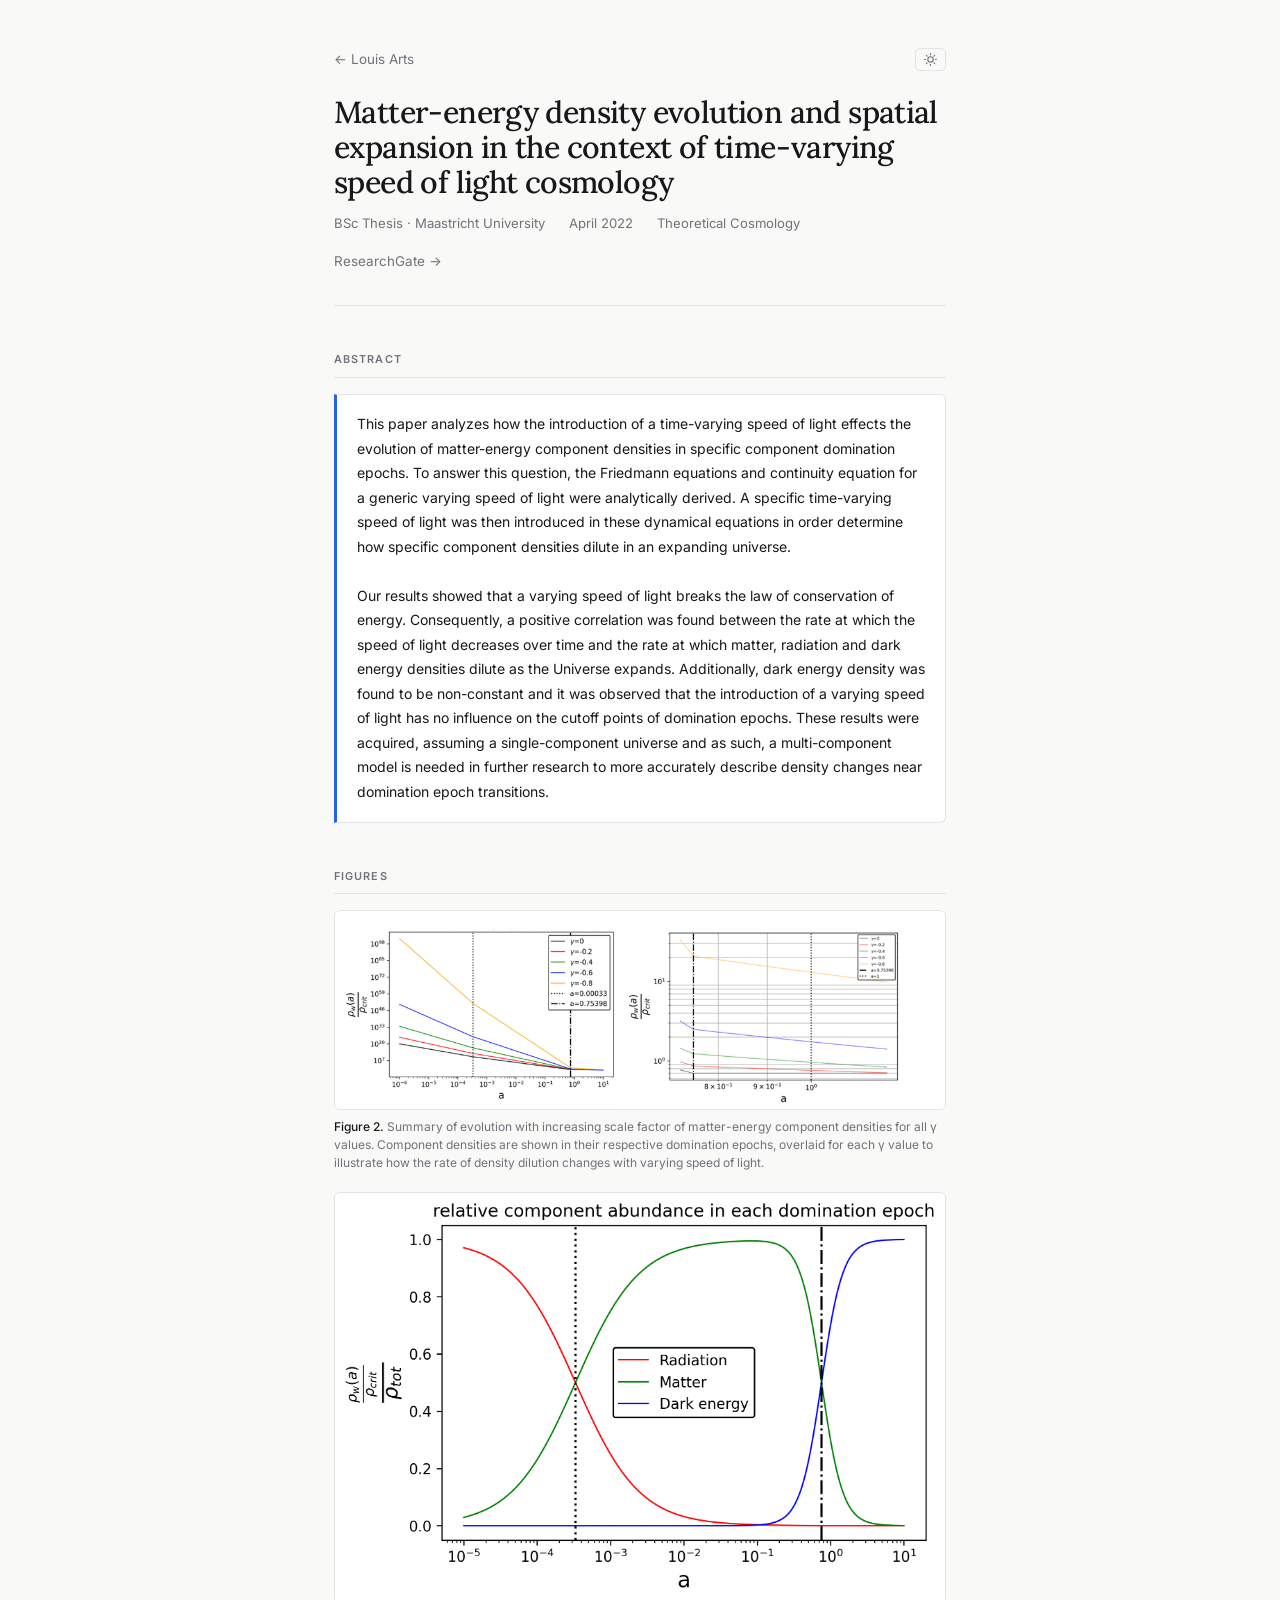
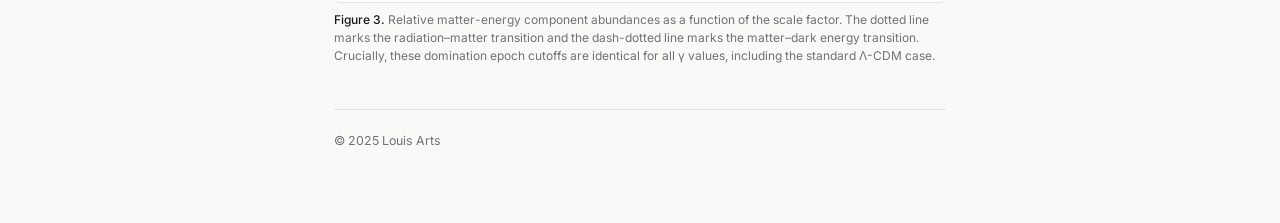
==== commit ca011a6c: "Revert "Build MARK 2: editorial redesign with full-viewport hero and card grid" This reverts commit " ====
--- a/bsc-thesis.html
+++ b/bsc-thesis.html
@@ -6,76 +6,108 @@
   <title>BSc Thesis · Louis Arts</title>
   <link rel="stylesheet" href="style.css" />
   <link rel="preconnect" href="https://fonts.googleapis.com">
-  <link href="https://fonts.googleapis.com/css2?family=Inter:wght@300;400;500;600&family=Lora:ital,wght@0,400;0,500;1,400&display=swap" rel="stylesheet">
+  <link href="https://fonts.googleapis.com/css2?family=Inter:wght@300;400;500&family=Lora:ital,wght@0,400;0,500;1,400&display=swap" rel="stylesheet">
   <script>(function(){var t=localStorage.getItem('site-theme');if(t)document.documentElement.setAttribute('data-theme',t);})()</script>
+  <style>
+    .thesis-meta {
+      display: flex;
+      flex-wrap: wrap;
+      gap: 0.5rem 1.5rem;
+      margin: 0.75rem 0 1rem;
+      font-size: 0.82rem;
+      color: var(--muted);
+    }
+    .abstract-block {
+      background: #fff;
+      border: 1px solid var(--border);
+      border-left: 3px solid var(--accent);
+      border-radius: 0 6px 6px 0;
+      padding: 1.1rem 1.25rem;
+      font-size: 0.875rem;
+      line-height: 1.75;
+      color: var(--text);
+    }
+    .figure-item img {
+      width: 100%;
+      border-radius: 6px;
+      border: 1px solid var(--border);
+      display: block;
+    }
+    .figure-caption {
+      font-size: 0.75rem;
+      color: var(--muted);
+      margin-top: 0.5rem;
+      line-height: 1.5;
+    }
+    .figure-caption strong {
+      font-weight: 500;
+      color: var(--text);
+    }
+    .figure-full {
+      margin-bottom: 1.25rem;
+    }
+  </style>
 </head>
 <body>
+  <div class="container">
 
-  <nav class="subpage-nav">
-    <div class="subpage-nav-inner">
-      <a href="index.html" class="back-link">← Louis Arts</a>
-    </div>
-  </nav>
+    <nav class="back-nav">
+      <a href="index.html">← Louis Arts</a>
+      <div class="theme-picker">
+        <button class="theme-toggle" aria-label="Theme">
+          <svg class="icon-light-mode" xmlns="http://www.w3.org/2000/svg" width="13" height="13" viewBox="0 0 24 24" fill="none" stroke="currentColor" stroke-width="2" stroke-linecap="round" stroke-linejoin="round"><circle cx="12" cy="12" r="5"/><line x1="12" y1="1" x2="12" y2="3"/><line x1="12" y1="21" x2="12" y2="23"/><line x1="4.22" y1="4.22" x2="5.64" y2="5.64"/><line x1="18.36" y1="18.36" x2="19.78" y2="19.78"/><line x1="1" y1="12" x2="3" y2="12"/><line x1="21" y1="12" x2="23" y2="12"/><line x1="4.22" y1="19.78" x2="5.64" y2="18.36"/><line x1="18.36" y1="5.64" x2="19.78" y2="4.22"/></svg>
+          <svg class="icon-dark-mode" xmlns="http://www.w3.org/2000/svg" width="13" height="13" viewBox="0 0 24 24" fill="none" stroke="currentColor" stroke-width="2" stroke-linecap="round" stroke-linejoin="round"><path d="M21 12.79A9 9 0 1 1 11.21 3 7 7 0 0 0 21 12.79z"/></svg>
+          <svg class="icon-neon-mode" xmlns="http://www.w3.org/2000/svg" width="13" height="13" viewBox="0 0 24 24" fill="none" stroke="currentColor" stroke-width="2" stroke-linecap="round" stroke-linejoin="round"><polygon points="13 2 3 14 12 14 11 22 21 10 12 10 13 2"/></svg>
+        </button>
+        <div class="theme-dropdown">
+          <button data-for="light" onclick="setTheme('light')">Light</button>
+          <button data-for="dark" onclick="setTheme('dark')">Dark</button>
+          <button data-for="neon" onclick="setTheme('neon')">Neon</button>
+        </div>
+      </div>
+    </nav>
 
-  <main class="article-wrap">
+    <header>
+      <h1>Matter-energy density evolution and spatial expansion in the context of time-varying speed of light cosmology</h1>
+      <div class="thesis-meta">
+        <span>BSc Thesis · Maastricht University</span>
+        <span>April 2022</span>
+        <span>Theoretical Cosmology</span>
+      </div>
+      <nav class="links">
+        <a href="https://www.researchgate.net/publication/365711983_Matter-energy_density_evolution_and_spatial_expansion_in_the_context_of_time-varying_speed_of_light_cosmology" target="_blank">ResearchGate →</a>
+      </nav>
+    </header>
 
-    <p class="article-category">BSc Thesis · Maastricht University · April 2022</p>
-    <h1 class="article-title">Matter-energy density evolution and spatial expansion in the context of time-varying speed of light cosmology</h1>
-    <p class="article-meta">Theoretical Cosmology</p>
+    <section>
+      <h2>Abstract</h2>
+      <div class="abstract-block">
+        This paper analyzes how the introduction of a time-varying speed of light effects the evolution of matter-energy component densities in specific component domination epochs. To answer this question, the Friedmann equations and continuity equation for a generic varying speed of light were analytically derived. A specific time-varying speed of light was then introduced in these dynamical equations in order determine how specific component densities dilute in an expanding universe.
+        <br><br>
+        Our results showed that a varying speed of light breaks the law of conservation of energy. Consequently, a positive correlation was found between the rate at which the speed of light decreases over time and the rate at which matter, radiation and dark energy densities dilute as the Universe expands. Additionally, dark energy density was found to be non-constant and it was observed that the introduction of a varying speed of light has no influence on the cutoff points of domination epochs. These results were acquired, assuming a single-component universe and as such, a multi-component model is needed in further research to more accurately describe density changes near domination epoch transitions.
+      </div>
+    </section>
 
-    <div class="article-tags">
-      <span class="tag">Cosmology</span>
-      <span class="tag">General Relativity</span>
-      <span class="tag">Friedmann Equations</span>
-      <span class="tag">Theoretical Physics</span>
-    </div>
+    <section>
+      <h2>Figures</h2>
 
-    <div class="article-links">
-      <a href="https://www.researchgate.net/publication/365711983_Matter-energy_density_evolution_and_spatial_expansion_in_the_context_of_time-varying_speed_of_light_cosmology" target="_blank">ResearchGate ↗</a>
-    </div>
-
-    <div class="article-body">
-
-      <h2>Abstract</h2>
-
-      <div class="abstract-box">
-        This paper analyzes how the introduction of a time-varying speed of light effects the evolution of matter-energy component densities in specific component domination epochs. To answer this question, the Friedmann equations and continuity equation for a generic varying speed of light were analytically derived. A specific time-varying speed of light was then introduced in these dynamical equations in order to determine how specific component densities dilute in an expanding universe.
-        <br><br>
-        Our results showed that a varying speed of light breaks the law of conservation of energy. Consequently, a positive correlation was found between the rate at which the speed of light decreases over time and the rate at which matter, radiation and dark energy densities dilute as the Universe expands. Additionally, dark energy density was found to be non-constant and it was observed that the introduction of a varying speed of light has no influence on the cutoff points of domination epochs.
+      <div class="figure-item figure-full">
+        <img src="assets/bsc-fig2.png" alt="Figure 2: Matter-energy component densities for all γ values">
+        <p class="figure-caption"><strong>Figure 2.</strong> Summary of evolution with increasing scale factor of matter-energy component densities for all γ values. Component densities are shown in their respective domination epochs, overlaid for each γ value to illustrate how the rate of density dilution changes with varying speed of light.</p>
       </div>
 
-      <h2>Figures</h2>
+      <div class="figure-item figure-full">
+        <img src="assets/bsc-fig3.png" alt="Figure 3: Relative matter-energy component abundances">
+        <p class="figure-caption"><strong>Figure 3.</strong> Relative matter-energy component abundances as a function of the scale factor. The dotted line marks the radiation–matter transition and the dash-dotted line marks the matter–dark energy transition. Crucially, these domination epoch cutoffs are identical for all γ values, including the standard Λ-CDM case.</p>
+      </div>
 
-      <figure class="article-figure">
-        <img src="assets/bsc-fig2.png" alt="Figure 2: Matter-energy component densities for all γ values">
-        <figcaption><strong>Figure 2.</strong> Summary of evolution with increasing scale factor of matter-energy component densities for all γ values. Component densities are shown in their respective domination epochs, overlaid for each γ value to illustrate how the rate of density dilution changes with varying speed of light.</figcaption>
-      </figure>
+    </section>
 
-      <figure class="article-figure">
-        <img src="assets/bsc-fig3.png" alt="Figure 3: Relative matter-energy component abundances">
-        <figcaption><strong>Figure 3.</strong> Relative matter-energy component abundances as a function of the scale factor. The dotted line marks the radiation–matter transition and the dash-dotted line marks the matter–dark energy transition. Crucially, these domination epoch cutoffs are identical for all γ values, including the standard Λ-CDM case.</figcaption>
-      </figure>
+    <footer>
+      <p>© 2025 Louis Arts</p>
+    </footer>
 
-    </div>
-
-  </main>
-
-  <!-- Floating theme toggle -->
-  <div class="theme-float">
-    <div class="theme-picker">
-      <button class="theme-toggle" aria-label="Theme">
-        <svg class="icon-light-mode" xmlns="http://www.w3.org/2000/svg" width="15" height="15" viewBox="0 0 24 24" fill="none" stroke="currentColor" stroke-width="2" stroke-linecap="round" stroke-linejoin="round"><circle cx="12" cy="12" r="5"/><line x1="12" y1="1" x2="12" y2="3"/><line x1="12" y1="21" x2="12" y2="23"/><line x1="4.22" y1="4.22" x2="5.64" y2="5.64"/><line x1="18.36" y1="18.36" x2="19.78" y2="19.78"/><line x1="1" y1="12" x2="3" y2="12"/><line x1="21" y1="12" x2="23" y2="12"/><line x1="4.22" y1="19.78" x2="5.64" y2="18.36"/><line x1="18.36" y1="5.64" x2="19.78" y2="4.22"/></svg>
-        <svg class="icon-dark-mode" xmlns="http://www.w3.org/2000/svg" width="15" height="15" viewBox="0 0 24 24" fill="none" stroke="currentColor" stroke-width="2" stroke-linecap="round" stroke-linejoin="round"><path d="M21 12.79A9 9 0 1 1 11.21 3 7 7 0 0 0 21 12.79z"/></svg>
-        <svg class="icon-neon-mode" xmlns="http://www.w3.org/2000/svg" width="15" height="15" viewBox="0 0 24 24" fill="none" stroke="currentColor" stroke-width="2" stroke-linecap="round" stroke-linejoin="round"><polygon points="13 2 3 14 12 14 11 22 21 10 12 10 13 2"/></svg>
-      </button>
-      <div class="theme-dropdown">
-        <button data-for="light" onclick="setTheme('light')">Light</button>
-        <button data-for="dark" onclick="setTheme('dark')">Dark</button>
-        <button data-for="neon" onclick="setTheme('neon')">Neon</button>
-      </div>
-    </div>
   </div>
-
   <script src="theme.js"></script>
 </body>
 </html>
--- a/style.css
+++ b/style.css
@@ -1,46 +1,37 @@
-/* ── Reset ── */
+/* ── Reset & base ── */
 *, *::before, *::after { box-sizing: border-box; margin: 0; padding: 0; }
 
-/* ── Tokens ── */
 :root {
-  --bg:           #fafaf9;
-  --surface:      #f4f4f2;
-  --text:         #1c1917;
-  --muted:        #78716c;
-  --accent:       #7c3aed;
-  --accent-dim:   rgba(124,58,237,0.1);
-  --border:       #e7e5e4;
-  --radius:       10px;
-  --shadow:       0 2px 16px rgba(0,0,0,0.06);
-  --shadow-hover: 0 8px 32px rgba(0,0,0,0.1);
+  --bg:      #f9f9f7;
+  --text:    #18181b;
+  --muted:   #71717a;
+  --accent:  #2563eb;
+  --border:  #e4e4e7;
+  --tag-bg:  #f4f4f5;
 }
 
 [data-theme="dark"] {
-  --bg:           #0c0a09;
-  --surface:      #1c1917;
-  --text:         #fafaf9;
-  --muted:        #a8a29e;
-  --accent:       #a78bfa;
-  --accent-dim:   rgba(167,139,250,0.12);
-  --border:       #292524;
-  --shadow:       0 2px 16px rgba(0,0,0,0.3);
-  --shadow-hover: 0 8px 32px rgba(0,0,0,0.4);
+  --bg:      #18181b;
+  --text:    #f4f4f5;
+  --muted:   #a1a1aa;
+  --accent:  #60a5fa;
+  --border:  #3f3f46;
+  --tag-bg:  #27272a;
 }
 
 [data-theme="neon"] {
-  --bg:           #09090f;
-  --surface:      #0d0d1e;
-  --text:         #d8d8f0;
-  --muted:        #5a5a8a;
-  --accent:       #00ffe5;
-  --accent-dim:   rgba(0,255,229,0.08);
-  --border:       #161630;
-  --shadow:       0 2px 16px rgba(0,255,229,0.05);
-  --shadow-hover: 0 8px 32px rgba(0,255,229,0.12);
-}
-
-/* ── Base ── */
+  --bg:      #09090f;
+  --text:    #d8d8f0;
+  --muted:   #5a5a8a;
+  --accent:  #00ffe5;
+  --border:  #161630;
+  --tag-bg:  #0d0d1e;
+}
+
+
 html { scroll-behavior: smooth; }
+
+body { transition: background-color 0.2s ease, color 0.2s ease; }
 
 body {
   background: var(--bg);
@@ -50,142 +41,60 @@
   font-weight: 400;
   line-height: 1.7;
   -webkit-font-smoothing: antialiased;
-  transition: background-color 0.2s ease, color 0.2s ease;
-}
-
-a { color: inherit; text-decoration: none; }
-
-/* ── Wrapper ── */
-.wrap {
-  max-width: 1050px;
+}
+
+/* ── Layout ── */
+.container {
+  max-width: 700px;
   margin: 0 auto;
-  padding: 0 3rem;
-}
-
-/* ══════════════════════════════
-   TOP NAV (fades in on scroll)
-══════════════════════════════ */
-#top-nav {
-  position: fixed;
-  top: 0; left: 0; right: 0;
-  z-index: 100;
-  background: var(--bg);
+  padding: 3rem 2.75rem 4.5rem;
+}
+
+/* ── Header ── */
+header {
+  display: block;
+  margin-bottom: 2.75rem;
+  padding-bottom: 2rem;
   border-bottom: 1px solid var(--border);
-  opacity: 0;
-  pointer-events: none;
-  transition: opacity 0.25s ease, background-color 0.2s ease, border-color 0.2s ease;
-}
-
-#top-nav.visible { opacity: 1; pointer-events: auto; }
-
-.nav-inner {
-  max-width: 1050px;
-  margin: 0 auto;
-  padding: 0.7rem 3rem;
+}
+
+.header-main {
+  display: flex;
+  align-items: center;
+  gap: 1.1rem;
+}
+
+.profile-photo {
+  width: 126px;
+  height: 126px;
+  border-radius: 6px;
+  object-fit: cover;
+  flex-shrink: 0;
+  border: 1px solid var(--border);
+}
+
+.header-content {
+  flex: 1;
+  min-width: 0;
+}
+
+.header-name-row {
   display: flex;
   justify-content: space-between;
   align-items: center;
-}
-
-.nav-name {
-  font-family: 'Lora', Georgia, serif;
-  font-size: 0.9rem;
-  font-weight: 500;
-  color: var(--text);
-}
-
-.nav-links {
-  display: flex;
-  gap: 1.75rem;
+  margin-bottom: 0.3rem;
+}
+
+.header-content > p.tagline { display: block; }
+.header-content > nav.links { display: flex; }
+
+.availability {
+  font-size: 0.775rem;
+  color: var(--muted);
+  margin-top: 0.25rem;
+  display: flex;
   align-items: center;
-  font-size: 0.8rem;
-}
-
-.nav-links a { color: var(--muted); transition: color 0.15s; }
-.nav-links a:hover { color: var(--accent); }
-.nav-links a.nav-cv {
-  background: var(--accent);
-  color: #fff;
-  padding: 0.25rem 0.75rem;
-  border-radius: 5px;
-  font-weight: 500;
-}
-.nav-links a.nav-cv:hover { opacity: 0.88; }
-
-/* ══════════════════════════════
-   HERO
-══════════════════════════════ */
-.hero {
-  min-height: 100vh;
-  display: grid;
-  grid-template-columns: 1fr 280px;
-  gap: 4rem;
-  align-items: center;
-  max-width: 1050px;
-  margin: 0 auto;
-  padding: 8rem 3rem 6rem;
-}
-
-.hero-eyebrow {
-  font-size: 0.78rem;
-  font-weight: 600;
-  letter-spacing: 0.1em;
-  text-transform: uppercase;
-  color: var(--accent);
-  margin-bottom: 1rem;
-}
-
-.hero-name {
-  font-family: 'Lora', Georgia, serif;
-  font-size: clamp(3rem, 6vw, 5.5rem);
-  font-weight: 500;
-  line-height: 1.06;
-  letter-spacing: -0.03em;
-  margin-bottom: 1.5rem;
-}
-
-.hero-desc {
-  font-size: 1.05rem;
-  color: var(--muted);
-  line-height: 1.7;
-  max-width: 520px;
-  margin-bottom: 2.25rem;
-}
-
-.hero-actions {
-  display: flex;
-  gap: 0.75rem;
-  flex-wrap: wrap;
-  margin-bottom: 1.5rem;
-}
-
-.btn-primary {
-  background: var(--accent);
-  color: #fff;
-  padding: 0.65rem 1.5rem;
-  border-radius: 7px;
-  font-size: 0.875rem;
-  font-weight: 500;
-  transition: opacity 0.15s;
-}
-.btn-primary:hover { opacity: 0.88; }
-
-.btn-ghost {
-  color: var(--muted);
-  padding: 0.65rem 1.5rem;
-  border-radius: 7px;
-  font-size: 0.875rem;
-  border: 1px solid var(--border);
-  transition: color 0.15s, border-color 0.15s;
-}
-.btn-ghost:hover { color: var(--text); border-color: var(--muted); }
-
-.hero-availability {
-  display: flex;
-  align-items: center;
-  gap: 0.45rem;
-  font-size: 0.78rem;
-  color: var(--muted);
+  gap: 0.4rem;
 }
 
 .avail-dot {
@@ -198,337 +107,333 @@
 }
 
 @keyframes pulse-dot {
-  0%, 100% { box-shadow: 0 0 0 0 rgba(34,197,94,0.4); }
+  0%, 100% { box-shadow: 0 0 0 0px rgba(34,197,94,0.4); }
   50%       { box-shadow: 0 0 0 4px rgba(34,197,94,0); }
 }
 
-.hero-photo img {
-  width: 280px;
-  height: 280px;
-  object-fit: cover;
-  border-radius: var(--radius);
-  border: 1px solid var(--border);
-  display: block;
-}
-
-/* ══════════════════════════════
-   SECTIONS
-══════════════════════════════ */
-.section {
-  padding: 5rem 0;
-  border-top: 1px solid var(--border);
-}
-
-.section-label {
-  font-size: 0.72rem;
-  font-weight: 600;
-  letter-spacing: 0.12em;
-  text-transform: uppercase;
-  color: var(--accent);
-  margin-bottom: 0.5rem;
-}
-
-.section-title {
+h1 {
   font-family: 'Lora', Georgia, serif;
   font-size: 1.9rem;
   font-weight: 500;
   letter-spacing: -0.02em;
-  margin-bottom: 3rem;
-}
-
-/* ══════════════════════════════
-   PROJECT CARDS
-══════════════════════════════ */
-.card-grid {
-  display: grid;
-  grid-template-columns: repeat(2, 1fr);
-  gap: 1.5rem;
-}
-
-.card {
-  background: var(--surface);
-  border: 1px solid var(--border);
-  border-radius: var(--radius);
-  overflow: hidden;
-  display: flex;
-  flex-direction: column;
-  transition: transform 0.2s ease, box-shadow 0.2s ease;
-}
-
-.card:hover {
-  transform: translateY(-4px);
-  box-shadow: var(--shadow-hover);
-}
-
-.card-cover {
-  width: 100%;
-  height: 190px;
-  object-fit: cover;
-  display: block;
-  border-bottom: 1px solid var(--border);
-}
-
-.card-body {
-  padding: 1.4rem 1.5rem 1.5rem;
-  display: flex;
-  flex-direction: column;
-  flex: 1;
-}
-
-.card-category {
+  line-height: 1.15;
+  margin-bottom: 0.3rem;
+}
+
+.tagline {
+  color: var(--muted);
+  font-size: 0.875rem;
+}
+
+.links {
+  display: flex;
+  flex-wrap: wrap;
+  align-items: center;
+  gap: 0.35rem 0;
+  font-size: 0.84rem;
+  margin-top: 0.75rem;
+}
+
+.links a {
+  color: var(--muted);
+  text-decoration: none;
+  margin-right: 1.1rem;
+}
+
+.links a:hover { color: var(--accent); }
+
+/* ── Sections ── */
+section {
+  margin-bottom: 2.75rem;
+}
+
+h2 {
+  font-family: 'Inter', system-ui, sans-serif;
   font-size: 0.68rem;
   font-weight: 600;
   letter-spacing: 0.1em;
   text-transform: uppercase;
-  color: var(--accent);
-  margin-bottom: 0.5rem;
-}
-
-.card-title {
+  color: var(--muted);
+  margin-bottom: 1rem;
+  padding-bottom: 0.5rem;
+  border-bottom: 1px solid var(--border);
+}
+
+section p {
+  color: var(--text);
+  font-size: 0.9rem;
+  line-height: 1.72;
+  margin-bottom: 0.7rem;
+}
+
+section p:last-child { margin-bottom: 0; }
+
+section a {
+  color: var(--accent);
+  text-decoration: none;
+}
+
+section a:hover { text-decoration: underline; }
+
+/* ── News ── */
+.news-list {
+  list-style: none;
+  display: flex;
+  flex-direction: column;
+  gap: 0.65rem;
+}
+
+.news-list li {
+  display: flex;
+  gap: 1.25rem;
+  font-size: 0.875rem;
+  align-items: baseline;
+}
+
+.date {
+  font-size: 0.775rem;
+  color: var(--muted);
+  white-space: nowrap;
+  flex-shrink: 0;
+  min-width: 68px;
+  font-variant-numeric: tabular-nums;
+}
+
+/* ── Projects ── */
+.project-list {
+  list-style: none;
+  display: flex;
+  flex-direction: column;
+  gap: 1.4rem;
+}
+
+.project {
+  display: flex;
+  gap: 1.2rem;
+  align-items: flex-start;
+}
+
+.project-thumb {
+  width: 80px;
+  height: 80px;
+  border-radius: 7px;
+  flex-shrink: 0;
+  background: var(--tag-bg);
+}
+
+.project-thumb-img {
+  width: 80px;
+  height: 80px;
+  object-fit: cover;
+  border-radius: 7px;
+  border: 1px solid var(--border);
+  flex-shrink: 0;
+}
+
+.eye-tracking { background: linear-gradient(135deg, #c9d8f5 0%, #8faee8 100%); }
+.emotion      { background: linear-gradient(135deg, #f5d9c9 0%, #e8a88f 100%); }
+.nlp          { background: linear-gradient(135deg, #d0ecd4 0%, #85c98e 100%); }
+
+.project-body h3 {
   font-family: 'Lora', Georgia, serif;
-  font-size: 1.05rem;
-  font-weight: 500;
+  font-size: 0.95rem;
+  font-weight: 500;
+  margin-bottom: 0.25rem;
   line-height: 1.4;
-  margin-bottom: 0.6rem;
+}
+
+.project-body p {
+  font-size: 0.855rem;
+  color: var(--muted);
+  margin-bottom: 0.4rem;
+  line-height: 1.6;
+}
+
+.tags {
+  font-size: 0.7rem;
+  color: var(--muted);
+  background: var(--tag-bg);
+  padding: 0.12rem 0.45rem;
+  border-radius: 4px;
+  display: inline-block;
+  margin-bottom: 0.4rem;
+}
+
+.project-body a {
+  font-size: 0.8rem;
+  color: var(--accent);
+  text-decoration: none;
+  margin-right: 0.75rem;
+}
+
+.project-body a:hover { text-decoration: underline; }
+
+.work-badge {
+  font-family: 'Inter', sans-serif;
+  font-size: 0.65rem;
+  font-weight: 500;
+  color: #fff;
+  background: var(--accent);
+  padding: 0.1rem 0.45rem;
+  border-radius: 20px;
+  vertical-align: middle;
+  margin-left: 0.35rem;
+  letter-spacing: 0.02em;
+}
+
+/* ── Publications ── */
+.pub-list {
+  list-style: none;
+  display: flex;
+  flex-direction: column;
+  gap: 1.25rem;
+}
+
+.pub-title {
+  font-family: 'Lora', Georgia, serif;
+  font-size: 0.95rem;
+  font-weight: 500;
+  margin-bottom: 0.25rem;
+  line-height: 1.4;
+}
+
+.pub-title a { color: var(--text); text-decoration: none; }
+.pub-title a:hover { color: var(--accent); }
+
+.pub-meta {
+  font-size: 0.8rem;
+  color: var(--muted);
+  margin-bottom: 0.3rem;
+}
+
+.pub-status {
+  display: inline-block;
+  font-size: 0.67rem;
+  font-weight: 500;
+  color: var(--accent);
+  border: 1px solid var(--accent);
+  padding: 0.05rem 0.4rem;
+  border-radius: 20px;
+  vertical-align: middle;
+  margin-left: 0.25rem;
+  letter-spacing: 0.01em;
+}
+
+.pub-desc {
+  font-size: 0.855rem;
+  color: var(--muted);
+  line-height: 1.6;
+  margin-bottom: 0.4rem;
+}
+
+.pub-body a {
+  font-size: 0.8rem;
+  color: var(--accent);
+  text-decoration: none;
+  margin-right: 0.75rem;
+}
+
+.pub-body a:hover { text-decoration: underline; }
+
+/* ── Education ── */
+.edu-list {
+  list-style: none;
+  display: flex;
+  flex-direction: column;
+  gap: 1.1rem;
+}
+
+.edu-list li {
+  display: flex;
+  gap: 1.2rem;
+  align-items: flex-start;
+}
+
+.edu-logo-col {
+  width: 60px;
+  flex-shrink: 0;
+  display: flex;
+  align-items: center;
+  justify-content: center;
+  padding-top: 2px;
+  min-height: 36px;
+}
+
+.edu-logo {
+  max-height: 30px;
+  max-width: 56px;
+  width: auto;
+  height: auto;
+  object-fit: contain;
+  opacity: 0.9;
+}
+
+.edu-content {
+  flex: 1;
+  min-width: 0;
+}
+
+.edu-row {
+  display: flex;
+  justify-content: space-between;
+  align-items: baseline;
+  gap: 1rem;
+  flex-wrap: wrap;
+}
+
+.edu-row strong {
+  font-weight: 500;
+  font-size: 0.875rem;
+}
+
+.institution {
+  color: var(--muted);
+  font-size: 0.825rem;
+  display: block;
+  margin-top: 0.1rem;
+}
+
+.edu-detail {
+  color: var(--muted);
+  font-size: 0.79rem;
+  line-height: 1.55;
+  margin-top: 0.2rem;
+  margin-bottom: 0 !important;
+}
+
+/* ── Project title links ── */
+.project-body h3 a {
   color: var(--text);
-}
-
-.card-title a { color: inherit; }
-.card-title a:hover { color: var(--accent); }
-
-.card-desc {
-  font-size: 0.85rem;
-  color: var(--muted);
-  line-height: 1.65;
-  margin-bottom: 1rem;
-  flex: 1;
-}
-
-.card-tags {
-  display: flex;
-  flex-wrap: wrap;
-  gap: 0.35rem;
-  margin-bottom: 1rem;
-}
-
-.tag {
-  font-size: 0.68rem;
-  color: var(--muted);
-  background: var(--bg);
-  border: 1px solid var(--border);
-  padding: 0.15rem 0.5rem;
-  border-radius: 20px;
-}
-
-.card-links {
-  display: flex;
-  gap: 1rem;
-}
-
-.card-links a {
-  font-size: 0.8rem;
-  color: var(--accent);
-  font-weight: 500;
-  transition: opacity 0.15s;
-}
-.card-links a:hover { opacity: 0.7; }
-
-/* ══════════════════════════════
-   ABOUT
-══════════════════════════════ */
-.about-grid {
-  display: grid;
-  grid-template-columns: 1fr 260px;
-  gap: 5rem;
-  align-items: start;
-}
-
-.about-text p {
-  font-size: 0.95rem;
-  color: var(--muted);
-  line-height: 1.8;
-  margin-bottom: 1rem;
-}
-.about-text p:last-child { margin-bottom: 0; }
-
-.about-text strong { color: var(--text); font-weight: 500; }
-
-.about-stats {
-  display: flex;
-  flex-direction: column;
-  gap: 1.5rem;
-}
-
-.stat-group-label {
-  font-size: 0.68rem;
-  font-weight: 600;
-  letter-spacing: 0.1em;
-  text-transform: uppercase;
-  color: var(--muted);
-  margin-bottom: 0.5rem;
-}
-
-.stat-chips {
-  display: flex;
-  flex-wrap: wrap;
-  gap: 0.4rem;
-}
-
-.chip {
-  font-size: 0.78rem;
-  color: var(--text);
-  background: var(--surface);
-  border: 1px solid var(--border);
-  padding: 0.2rem 0.6rem;
-  border-radius: 5px;
-}
-
-/* ══════════════════════════════
-   TIMELINE
-══════════════════════════════ */
-.timeline {
-  position: relative;
-  padding-left: 1.5rem;
-}
-
-.timeline::before {
-  content: '';
-  position: absolute;
-  left: 0; top: 8px; bottom: 8px;
-  width: 1px;
-  background: var(--border);
-}
-
-.tl-item {
-  position: relative;
-  padding-bottom: 2.5rem;
-}
-
-.tl-item:last-child { padding-bottom: 0; }
-
-.tl-item::before {
-  content: '';
-  position: absolute;
-  left: -1.5rem;
-  top: 8px;
-  width: 8px;
-  height: 8px;
-  border-radius: 50%;
-  background: var(--accent);
-  transform: translateX(-3.5px);
-  box-shadow: 0 0 0 3px var(--bg);
-}
-
-.tl-date {
-  font-size: 0.75rem;
-  color: var(--muted);
-  font-variant-numeric: tabular-nums;
-  margin-bottom: 0.2rem;
-}
-
-.tl-role {
-  font-size: 0.95rem;
-  font-weight: 500;
-  color: var(--text);
-  margin-bottom: 0.1rem;
-}
-
-.tl-where {
-  font-size: 0.85rem;
-  color: var(--muted);
-  margin-bottom: 0.35rem;
-}
-
-.tl-desc {
-  font-size: 0.84rem;
-  color: var(--muted);
-  line-height: 1.65;
-}
-
-/* ══════════════════════════════
-   FOOTER
-══════════════════════════════ */
-.site-footer {
-  border-top: 1px solid var(--border);
-  padding: 5rem 0 3.5rem;
-}
-
-.footer-cta {
-  text-align: center;
-  margin-bottom: 3.5rem;
-}
-
-.footer-cta-label {
-  font-size: 0.78rem;
-  font-weight: 600;
-  letter-spacing: 0.1em;
-  text-transform: uppercase;
-  color: var(--muted);
-  margin-bottom: 0.75rem;
-}
-
-.footer-email {
-  font-family: 'Lora', Georgia, serif;
-  font-size: clamp(1.6rem, 4vw, 3rem);
-  font-weight: 500;
-  color: var(--text);
-  letter-spacing: -0.02em;
-  transition: color 0.15s;
-  display: inline-block;
-}
-.footer-email:hover { color: var(--accent); }
-
-.footer-bottom {
-  display: flex;
-  justify-content: space-between;
-  align-items: center;
-  font-size: 0.78rem;
-  color: var(--muted);
-}
-
-.footer-social {
-  display: flex;
-  gap: 1.5rem;
-}
-.footer-social a { color: var(--muted); transition: color 0.15s; }
-.footer-social a:hover { color: var(--accent); }
-
-/* ══════════════════════════════
-   FLOATING THEME TOGGLE
-══════════════════════════════ */
-.theme-float {
-  position: fixed;
-  bottom: 1.75rem;
-  right: 1.75rem;
-  z-index: 200;
-}
-
-.theme-picker { position: relative; }
+  text-decoration: none;
+}
+
+.project-body h3 a:hover { color: var(--accent); }
+
+/* ── Theme toggle ── */
+.theme-picker { position: relative; flex-shrink: 0; }
 
 .theme-picker::after {
   content: '';
   position: absolute;
-  bottom: 100%;
-  left: -8px; right: -8px;
+  top: 100%;
+  left: -8px;
+  right: -8px;
   height: 10px;
 }
 
 .theme-toggle {
-  width: 40px;
-  height: 40px;
-  border-radius: 50%;
-  background: var(--surface);
+  background: none;
   border: 1px solid var(--border);
+  border-radius: 5px;
   cursor: pointer;
   color: var(--muted);
+  padding: 0.25rem 0.5rem;
+  line-height: 1;
   display: flex;
   align-items: center;
-  justify-content: center;
-  box-shadow: var(--shadow);
-  transition: color 0.15s, border-color 0.15s, box-shadow 0.15s;
-}
-
-.theme-toggle:hover { color: var(--text); box-shadow: var(--shadow-hover); }
+}
+
+.theme-toggle:hover { color: var(--text); border-color: var(--muted); }
 
 .theme-toggle .icon-light-mode { display: inline-flex; }
 .theme-toggle .icon-dark-mode  { display: none; }
@@ -542,17 +447,18 @@
 
 .theme-dropdown {
   position: absolute;
-  bottom: calc(100% + 8px);
+  top: calc(100% + 6px);
   right: 0;
-  background: var(--surface);
+  background: var(--bg);
   border: 1px solid var(--border);
   border-radius: 8px;
   padding: 0.3rem;
   min-width: 90px;
-  box-shadow: var(--shadow-hover);
+  z-index: 200;
+  box-shadow: 0 8px 24px rgba(0,0,0,0.12);
   opacity: 0;
   pointer-events: none;
-  transform: translateY(4px);
+  transform: translateY(-4px);
   transition: opacity 0.15s ease, transform 0.15s ease;
 }
 
@@ -578,7 +484,7 @@
   transition: background 0.1s, color 0.1s;
 }
 
-.theme-dropdown button:hover { background: var(--bg); color: var(--text); }
+.theme-dropdown button:hover { background: var(--tag-bg); color: var(--text); }
 
 html:not([data-theme]) .theme-dropdown [data-for="light"],
 html[data-theme="dark"] .theme-dropdown [data-for="dark"],
@@ -587,306 +493,439 @@
   font-weight: 500;
 }
 
-/* ══════════════════════════════
-   SUBPAGE LAYOUT
-══════════════════════════════ */
-.subpage-nav {
-  position: sticky;
-  top: 0;
-  background: var(--bg);
-  border-bottom: 1px solid var(--border);
-  z-index: 100;
-  transition: background-color 0.2s ease, border-color 0.2s ease;
-}
-
-.subpage-nav-inner {
-  max-width: 1050px;
-  margin: 0 auto;
-  padding: 0.8rem 3rem;
+/* ── Skills ── */
+.skills-list {
+  display: flex;
+  flex-direction: column;
+  gap: 0.45rem;
+}
+
+.skill-row {
+  display: flex;
+  gap: 1.5rem;
+  align-items: baseline;
+}
+
+.skill-row dt {
+  color: var(--muted);
+  font-size: 0.75rem;
+  font-weight: 500;
+  min-width: 90px;
+  flex-shrink: 0;
+}
+
+.skill-row dd {
+  color: var(--text);
+  font-size: 0.855rem;
+}
+
+/* ── Subpage nav ── */
+.back-nav {
+  margin-bottom: 1.5rem;
+  font-size: 0.84rem;
   display: flex;
   justify-content: space-between;
   align-items: center;
 }
 
-.back-link {
-  font-size: 0.82rem;
-  color: var(--muted);
-  transition: color 0.15s;
-  display: flex;
-  align-items: center;
-  gap: 0.35rem;
-}
-.back-link:hover { color: var(--accent); }
-
-.article-wrap {
-  max-width: 720px;
-  margin: 0 auto;
-  padding: 4rem 3rem 6rem;
-}
-
-.article-category {
-  font-size: 0.72rem;
-  font-weight: 600;
-  letter-spacing: 0.12em;
-  text-transform: uppercase;
-  color: var(--accent);
-  margin-bottom: 0.75rem;
-}
-
-.article-title {
-  font-family: 'Lora', Georgia, serif;
-  font-size: clamp(1.6rem, 4vw, 2.4rem);
-  font-weight: 500;
-  line-height: 1.2;
-  letter-spacing: -0.02em;
-  margin-bottom: 1rem;
-}
-
-.article-meta {
-  font-size: 0.82rem;
-  color: var(--muted);
-  margin-bottom: 0.75rem;
-}
-
-.article-tags {
-  display: flex;
-  flex-wrap: wrap;
-  gap: 0.35rem;
-  margin-bottom: 1.5rem;
-}
-
-.article-links {
-  display: flex;
-  gap: 0.75rem;
-  margin-bottom: 3rem;
-  padding-bottom: 3rem;
-  border-bottom: 1px solid var(--border);
-}
-
-.article-links a {
-  font-size: 0.82rem;
-  font-weight: 500;
-  color: var(--accent);
-  border: 1px solid var(--border);
-  padding: 0.35rem 0.9rem;
-  border-radius: 5px;
-  transition: background 0.15s, border-color 0.15s;
-}
-.article-links a:hover { background: var(--accent-dim); border-color: var(--accent); }
-
-.article-body h2 {
-  font-family: 'Lora', Georgia, serif;
-  font-size: 1.25rem;
-  font-weight: 500;
-  margin: 2.5rem 0 0.75rem;
-}
-
-.article-body p {
-  font-size: 0.95rem;
-  color: var(--muted);
-  line-height: 1.8;
-  margin-bottom: 1.1rem;
-}
-
-.article-body strong { color: var(--text); font-weight: 500; }
-
-.article-figure {
-  margin: 2rem 0;
-}
-
-.article-figure img {
+.back-nav a {
+  color: var(--muted);
+  text-decoration: none;
+}
+
+.back-nav a:hover { color: var(--accent); }
+
+/* ── Subpage content ── */
+.project-image {
   width: 100%;
-  border-radius: var(--radius);
+  max-width: 580px;
+  border-radius: 8px;
+  margin: 1rem 0 1.25rem;
   border: 1px solid var(--border);
   display: block;
 }
 
-.article-figure figcaption {
-  font-size: 0.78rem;
-  color: var(--muted);
-  margin-top: 0.6rem;
-  line-height: 1.5;
-}
-
-.article-figure figcaption strong {
+.detail-list {
+  list-style: none;
+  padding: 0;
+  margin: 0.5rem 0 0.75rem;
+  display: flex;
+  flex-direction: column;
+  gap: 0.5rem;
+}
+
+.detail-list li {
+  padding-left: 1.1rem;
+  position: relative;
+  font-size: 0.875rem;
   color: var(--text);
-  font-weight: 500;
-}
-
-.abstract-box {
-  background: var(--surface);
-  border: 1px solid var(--border);
-  border-left: 3px solid var(--accent);
-  border-radius: 0 var(--radius) var(--radius) 0;
-  padding: 1.25rem 1.5rem;
+  line-height: 1.65;
+}
+
+.detail-list li::before {
+  content: "–";
+  position: absolute;
+  left: 0;
+  color: var(--muted);
+}
+
+.lessons-list {
+  padding-left: 1.4rem;
+  display: flex;
+  flex-direction: column;
+  gap: 0.5rem;
   font-size: 0.875rem;
-  line-height: 1.8;
-  color: var(--muted);
-  margin-bottom: 1rem;
-}
-
-/* ══════════════════════════════
-   NEON MODE OVERRIDES
-══════════════════════════════ */
+}
+
+.lessons-list li { padding-left: 0.2rem; }
+
+/* ── Dark mode overrides ── */
+[data-theme="dark"] .abstract-block { background: var(--tag-bg); }
+
+/* ── Neon mode overrides ── */
 @keyframes neon-glow {
   0%, 100% {
-    text-shadow: 0 0 7px #fff, 0 0 10px #fff, 0 0 21px #fff,
-                 0 0 42px #00ffe5, 0 0 82px #00ffe5, 0 0 100px #00ffe5;
+    text-shadow:
+      0 0 7px #fff,
+      0 0 10px #fff,
+      0 0 21px #fff,
+      0 0 42px #00ffe5,
+      0 0 82px #00ffe5,
+      0 0 100px #00ffe5;
   }
   50% {
-    text-shadow: 0 0 4px #fff, 0 0 11px #fff, 0 0 19px #fff,
-                 0 0 40px #00ffe5, 0 0 80px #00ffe5, 0 0 150px #00ffe5;
+    text-shadow:
+      0 0 4px #fff,
+      0 0 11px #fff,
+      0 0 19px #fff,
+      0 0 40px #00ffe5,
+      0 0 80px #00ffe5,
+      0 0 90px #00ffe5,
+      0 0 150px #00ffe5;
   }
-}
-
-@keyframes neon-h2-pulse {
-  0%, 100% { text-shadow: 0 0 10px var(--accent), 0 0 30px rgba(0,255,229,0.55); }
-  50%       { text-shadow: 0 0 16px var(--accent), 0 0 50px rgba(0,255,229,0.75); }
-}
-
-@keyframes neon-btn-pulse {
-  0%, 100% { box-shadow: 0 0 18px rgba(0,255,229,0.4), 0 0 40px rgba(0,255,229,0.12); }
-  50%       { box-shadow: 0 0 30px rgba(0,255,229,0.65), 0 0 65px rgba(0,255,229,0.22); }
-}
-
-@keyframes neon-ring-pulse {
-  0%, 100% { box-shadow: 0 0 20px rgba(0,255,229,0.2), 0 0 40px rgba(0,255,229,0.08); }
-  50%       { box-shadow: 0 0 36px rgba(0,255,229,0.38), 0 0 72px rgba(0,255,229,0.16); }
 }
 
 [data-theme="neon"] body {
   background-image:
-    radial-gradient(ellipse at 50% 0%, rgba(0,255,229,0.07) 0%, transparent 55%),
-    linear-gradient(rgba(0,255,229,0.06) 1px, transparent 1px),
-    linear-gradient(90deg, rgba(0,255,229,0.06) 1px, transparent 1px);
+    radial-gradient(ellipse at 50% 0%, rgba(0,255,229,0.08) 0%, transparent 55%),
+    linear-gradient(rgba(0,255,229,0.07) 1px, transparent 1px),
+    linear-gradient(90deg, rgba(0,255,229,0.07) 1px, transparent 1px);
   background-size: auto, 40px 40px, 40px 40px;
-  text-shadow: 0 0 2px rgba(216,216,240,0.4);
-}
-
+  text-shadow: 0 0 2px rgba(216,216,240,0.45);
+}
+
+[data-theme="neon"] .abstract-block { background: var(--tag-bg); }
+
+[data-theme="neon"] header {
+  border-bottom-color: rgba(0,255,229,0.35);
+  box-shadow: 0 1px 24px rgba(0,255,229,0.08);
+}
+
+[data-theme="neon"] h1 {
+  color: #fff;
+  text-shadow: none;
+  animation: neon-glow 3s ease-in-out infinite;
+}
+
+[data-theme="neon"] h2 {
+  color: var(--accent);
+  text-shadow: 0 0 10px var(--accent), 0 0 30px rgba(0,255,229,0.55), 0 0 60px rgba(0,255,229,0.2);
+  border-bottom-color: rgba(0,255,229,0.4);
+}
+
+[data-theme="neon"] .tagline {
+  color: rgba(0,255,229,0.75);
+  text-shadow: 0 0 10px rgba(0,255,229,0.45);
+}
+
+[data-theme="neon"] .links a.cv-link,
+[data-theme="neon"] .links a.cv-link:hover {
+  background: transparent;
+  border: 1px solid var(--accent);
+  color: var(--accent);
+  text-decoration: none;
+  text-shadow: 0 0 8px var(--accent), 0 0 18px var(--accent);
+  box-shadow: 0 0 20px rgba(0,255,229,0.45), 0 0 50px rgba(0,255,229,0.15), inset 0 0 18px rgba(0,255,229,0.08);
+}
+
+[data-theme="neon"] .links a:not(.cv-link) {
+  color: rgba(0,255,229,0.65);
+  text-shadow: 0 0 6px rgba(0,255,229,0.35);
+}
+
+[data-theme="neon"] .links a:not(.cv-link):hover {
+  color: var(--accent);
+  text-shadow: 0 0 12px var(--accent), 0 0 24px rgba(0,255,229,0.5);
+}
+
+[data-theme="neon"] .date {
+  color: var(--accent);
+  text-shadow: 0 0 7px var(--accent);
+  opacity: 0.85;
+}
+
+[data-theme="neon"] .project-thumb-img {
+  border-color: rgba(0,255,229,0.4);
+  box-shadow: 0 0 20px rgba(0,255,229,0.18), 0 0 6px rgba(0,255,229,0.35);
+}
+
+[data-theme="neon"] .project-body h3 a {
+  text-shadow: 0 0 5px rgba(216,216,240,0.35);
+}
+
+[data-theme="neon"] .project-body h3 a:hover {
+  color: var(--accent);
+  text-shadow: 0 0 12px var(--accent), 0 0 24px rgba(0,255,229,0.45);
+}
+
+[data-theme="neon"] .project-body a {
+  text-shadow: 0 0 7px currentColor;
+}
+
+[data-theme="neon"] .tags {
+  background: rgba(0,255,229,0.05);
+  border: 1px solid rgba(0,255,229,0.25);
+  color: rgba(0,255,229,0.65);
+  box-shadow: 0 0 8px rgba(0,255,229,0.1);
+}
+
+[data-theme="neon"] section a {
+  text-shadow: 0 0 7px currentColor;
+}
+
+[data-theme="neon"] #site-nav {
+  background: rgba(9,9,15,0.88);
+  backdrop-filter: blur(14px);
+  border-bottom-color: rgba(0,255,229,0.22);
+  box-shadow: 0 1px 24px rgba(0,255,229,0.1);
+}
+
+[data-theme="neon"] .site-nav-name {
+  text-shadow: 0 0 8px rgba(216,216,240,0.4);
+}
+
+[data-theme="neon"] .site-nav-links a.active,
+[data-theme="neon"] .site-nav-links a:hover {
+  text-shadow: 0 0 12px currentColor;
+}
+
+[data-theme="neon"] .theme-toggle {
+  color: var(--accent);
+  border-color: rgba(0,255,229,0.55);
+  box-shadow: 0 0 14px rgba(0,255,229,0.3), inset 0 0 8px rgba(0,255,229,0.06);
+  text-shadow: 0 0 8px var(--accent);
+}
+
+[data-theme="neon"] .profile-photo {
+  border-color: rgba(0,255,229,0.45);
+  box-shadow: 0 0 24px rgba(0,255,229,0.22), 0 0 50px rgba(0,255,229,0.08);
+}
+
+[data-theme="neon"] .edu-logo {
+  filter: drop-shadow(0 0 5px rgba(0,255,229,0.35));
+}
+
+[data-theme="neon"] footer {
+  border-top-color: rgba(0,255,229,0.18);
+  text-shadow: 0 0 6px rgba(0,255,229,0.3);
+}
+
+[data-theme="neon"] .avail-dot {
+  background: var(--accent);
+  animation: pulse-dot 2.5s ease-in-out infinite,
+             neon-ring-pulse 2.5s ease-in-out infinite;
+}
+
+[data-theme="neon"] .pub-status {
+  text-shadow: 0 0 6px var(--accent);
+  box-shadow: 0 0 6px rgba(0,255,229,0.2);
+}
+
+[data-theme="neon"] .pub-title a {
+  text-shadow: 0 0 5px rgba(216,216,240,0.3);
+}
+
+[data-theme="neon"] .pub-title a:hover {
+  text-shadow: 0 0 10px var(--accent), 0 0 22px rgba(0,255,229,0.4);
+}
+
+/* Pulsing animations */
+@keyframes neon-h2-pulse {
+  0%, 100% { text-shadow: 0 0 10px var(--accent), 0 0 30px rgba(0,255,229,0.55), 0 0 60px rgba(0,255,229,0.2); }
+  50%       { text-shadow: 0 0 16px var(--accent), 0 0 48px rgba(0,255,229,0.75), 0 0 90px rgba(0,255,229,0.35); }
+}
+[data-theme="neon"] h2 { animation: neon-h2-pulse 4s ease-in-out infinite; }
+
+@keyframes neon-btn-pulse {
+  0%, 100% { box-shadow: 0 0 20px rgba(0,255,229,0.45), 0 0 50px rgba(0,255,229,0.15), inset 0 0 18px rgba(0,255,229,0.08); }
+  50%       { box-shadow: 0 0 32px rgba(0,255,229,0.7),  0 0 80px rgba(0,255,229,0.28), inset 0 0 28px rgba(0,255,229,0.14); }
+}
+[data-theme="neon"] .links a.cv-link,
+[data-theme="neon"] .links a.cv-link:hover { animation: neon-btn-pulse 2.5s ease-in-out infinite; }
+
+@keyframes neon-ring-pulse {
+  0%, 100% { box-shadow: 0 0 24px rgba(0,255,229,0.22), 0 0 50px rgba(0,255,229,0.08); }
+  50%       { box-shadow: 0 0 38px rgba(0,255,229,0.42), 0 0 80px rgba(0,255,229,0.18); }
+}
+[data-theme="neon"] .profile-photo {
+  border-color: rgba(0,255,229,0.45);
+  animation: neon-ring-pulse 3s ease-in-out infinite;
+}
+
+/* CRT scanlines overlay */
 [data-theme="neon"] body::after {
   content: '';
-  position: fixed; inset: 0;
-  background: repeating-linear-gradient(0deg, transparent, transparent 2px,
-    rgba(0,0,0,0.05) 2px, rgba(0,0,0,0.05) 4px);
+  position: fixed;
+  inset: 0;
+  background: repeating-linear-gradient(
+    0deg,
+    transparent,
+    transparent 2px,
+    rgba(0,0,0,0.055) 2px,
+    rgba(0,0,0,0.055) 4px
+  );
   pointer-events: none;
   z-index: 9999;
 }
 
+/* Neon text selection */
 [data-theme="neon"] ::selection {
   background: rgba(0,255,229,0.28);
   color: #fff;
-}
-
+  text-shadow: 0 0 12px #00ffe5;
+}
+
+/* Neon scrollbar */
 [data-theme="neon"] ::-webkit-scrollbar { width: 5px; }
 [data-theme="neon"] ::-webkit-scrollbar-track { background: #09090f; }
 [data-theme="neon"] ::-webkit-scrollbar-thumb {
-  background: rgba(0,255,229,0.35); border-radius: 3px;
-}
-
-[data-theme="neon"] .hero-eyebrow { text-shadow: 0 0 10px var(--accent); }
-
-[data-theme="neon"] .hero-name {
-  color: #fff;
-  animation: neon-glow 3s ease-in-out infinite;
-}
-
-[data-theme="neon"] .hero-desc { text-shadow: 0 0 2px rgba(216,216,240,0.3); }
-
-[data-theme="neon"] .avail-dot {
+  background: rgba(0,255,229,0.35);
+  border-radius: 3px;
+}
+[data-theme="neon"] ::-webkit-scrollbar-thumb:hover { background: rgba(0,255,229,0.65); }
+
+/* News list — neon left rail */
+[data-theme="neon"] .news-list li {
+  border-left: 1px solid rgba(0,255,229,0.35);
+  padding-left: 0.85rem;
+  box-shadow: -1px 0 10px rgba(0,255,229,0.18);
+}
+
+/* Project thumb hover flare */
+[data-theme="neon"] .project-thumb-img { transition: box-shadow 0.3s ease, border-color 0.3s ease; }
+[data-theme="neon"] .project:hover .project-thumb-img {
+  border-color: rgba(0,255,229,0.7);
+  box-shadow: 0 0 30px rgba(0,255,229,0.38), 0 0 8px rgba(0,255,229,0.65);
+}
+
+/* Education rows */
+[data-theme="neon"] .edu-row strong {
+  text-shadow: 0 0 6px rgba(216,216,240,0.35);
+}
+
+[data-theme="neon"] .institution {
+  color: rgba(0,255,229,0.5);
+  text-shadow: 0 0 6px rgba(0,255,229,0.25);
+}
+
+/* ── Sticky nav ── */
+#site-nav {
+  position: fixed;
+  top: 0;
+  left: 0;
+  right: 0;
+  z-index: 100;
+  background: var(--bg);
+  border-bottom: 1px solid var(--border);
+  opacity: 0;
+  pointer-events: none;
+  transition: opacity 0.2s ease, background-color 0.2s ease, border-color 0.2s ease;
+}
+
+#site-nav.visible { opacity: 1; pointer-events: auto; }
+
+.site-nav-inner {
+  max-width: 700px;
+  margin: 0 auto;
+  padding: 0.65rem 1.75rem;
+  display: flex;
+  justify-content: space-between;
+  align-items: center;
+}
+
+.site-nav-name {
+  font-family: 'Lora', Georgia, serif;
+  font-size: 0.88rem;
+  font-weight: 500;
+  color: var(--text);
+  text-decoration: none;
+}
+
+.site-nav-links {
+  display: flex;
+  gap: 1.5rem;
+}
+
+.site-nav-links a {
+  font-size: 0.72rem;
+  color: var(--muted);
+  text-decoration: none;
+  font-weight: 500;
+  letter-spacing: 0.06em;
+  text-transform: uppercase;
+  transition: color 0.15s;
+}
+
+.site-nav-links a:hover,
+.site-nav-links a.active { color: var(--accent); }
+
+section[id] { scroll-margin-top: 52px; }
+
+/* ── Primary CTA ── */
+.links a.cv-link {
   background: var(--accent);
-  animation: pulse-dot 2.5s ease-in-out infinite;
-}
-
-[data-theme="neon"] .btn-primary,
-[data-theme="neon"] .btn-primary:hover {
-  background: transparent;
-  border: 1px solid var(--accent);
-  color: var(--accent);
-  text-shadow: 0 0 6px var(--accent);
-  animation: neon-btn-pulse 2.5s ease-in-out infinite;
-}
-
-[data-theme="neon"] .section-title {
-  color: #fff;
-  animation: neon-h2-pulse 4s ease-in-out infinite;
-}
-
-[data-theme="neon"] .card {
-  border-color: rgba(0,255,229,0.18);
-  background: var(--surface);
-}
-
-[data-theme="neon"] .card:hover {
-  border-color: rgba(0,255,229,0.45);
-  box-shadow: 0 0 30px rgba(0,255,229,0.12), 0 8px 32px rgba(0,0,0,0.4);
-}
-
-[data-theme="neon"] .card-category { text-shadow: 0 0 8px var(--accent); }
-
-[data-theme="neon"] .card-title a:hover {
-  text-shadow: 0 0 10px var(--accent);
-}
-
-[data-theme="neon"] .hero-photo img {
-  border-color: rgba(0,255,229,0.35);
-  animation: neon-ring-pulse 3s ease-in-out infinite;
-}
-
-[data-theme="neon"] .tl-item::before {
-  box-shadow: 0 0 8px var(--accent), 0 0 0 3px var(--bg);
-}
-
-[data-theme="neon"] .chip {
-  border-color: rgba(0,255,229,0.2);
-  color: rgba(0,255,229,0.7);
-}
-
-[data-theme="neon"] .footer-email { text-shadow: 0 0 30px rgba(0,255,229,0.15); }
-[data-theme="neon"] .footer-email:hover { text-shadow: 0 0 20px var(--accent), 0 0 50px rgba(0,255,229,0.3); }
-
-[data-theme="neon"] .theme-toggle {
-  color: var(--accent);
-  border-color: rgba(0,255,229,0.45);
-  box-shadow: 0 0 12px rgba(0,255,229,0.25);
-}
-
-[data-theme="neon"] .abstract-box { background: var(--surface); }
-
-/* ══════════════════════════════
-   RESPONSIVE
-══════════════════════════════ */
-@media (max-width: 768px) {
-  .wrap { padding: 0 1.5rem; }
-
-  .hero {
-    grid-template-columns: 1fr;
-    grid-template-rows: auto auto;
-    padding: 6rem 1.5rem 4rem;
-    gap: 2.5rem;
-    min-height: auto;
-  }
-
-  .hero-photo { order: -1; }
-  .hero-photo img { width: 110px; height: 110px; }
-
-  .hero-name { font-size: clamp(2.5rem, 10vw, 3.5rem); }
-  .hero-desc { font-size: 0.95rem; }
-
-  .nav-inner { padding: 0.7rem 1.5rem; }
-
-  .section { padding: 3.5rem 1.5rem; }
-  .section .wrap { padding: 0; }
-
-  .card-grid { grid-template-columns: 1fr; }
-
-  .about-grid { grid-template-columns: 1fr; gap: 2.5rem; }
-
-  .article-wrap { padding: 2.5rem 1.5rem 4rem; }
-
-  .footer-email { font-size: clamp(1.4rem, 7vw, 2rem); }
-  .footer-bottom { flex-direction: column; gap: 1rem; text-align: center; }
-
-  .subpage-nav-inner { padding: 0.8rem 1.5rem; }
-
-  .theme-float { bottom: 1.25rem; right: 1.25rem; }
-}
+  padding: 0.2rem 0.6rem;
+  border-radius: 4px;
+  font-weight: 500;
+  margin-right: 1.1rem;
+}
+
+.links a.cv-link,
+.links a.cv-link:hover { color: #fff; text-decoration: none; }
+
+/* ── Footer ── */
+footer {
+  margin-top: 2rem;
+  padding-top: 1.25rem;
+  border-top: 1px solid var(--border);
+  font-size: 0.775rem;
+  color: var(--muted);
+}
+
+.footer-links {
+  display: flex;
+  flex-wrap: wrap;
+  gap: 0 1.25rem;
+  margin-bottom: 0.5rem;
+}
+
+.footer-links a {
+  color: var(--muted);
+  text-decoration: none;
+}
+
+.footer-links a:hover { color: var(--accent); }
+
+/* ── Responsive ── */
+@media (max-width: 540px) {
+  .container { padding: 2rem 1.5rem 3rem; }
+  h1 { font-size: 1.5rem; }
+  .header-main { gap: 0.85rem; }
+  .profile-photo { width: 88px; height: 88px; }
+  .news-list li { flex-direction: column; gap: 0.1rem; }
+  .project { flex-direction: column; }
+  .edu-list li { flex-direction: column; gap: 0.3rem; }
+  .edu-logo-col { min-height: unset; justify-content: flex-start; }
+  .edu-row { flex-direction: column; gap: 0.1rem; }
+  .site-nav-links { display: none; }
+}
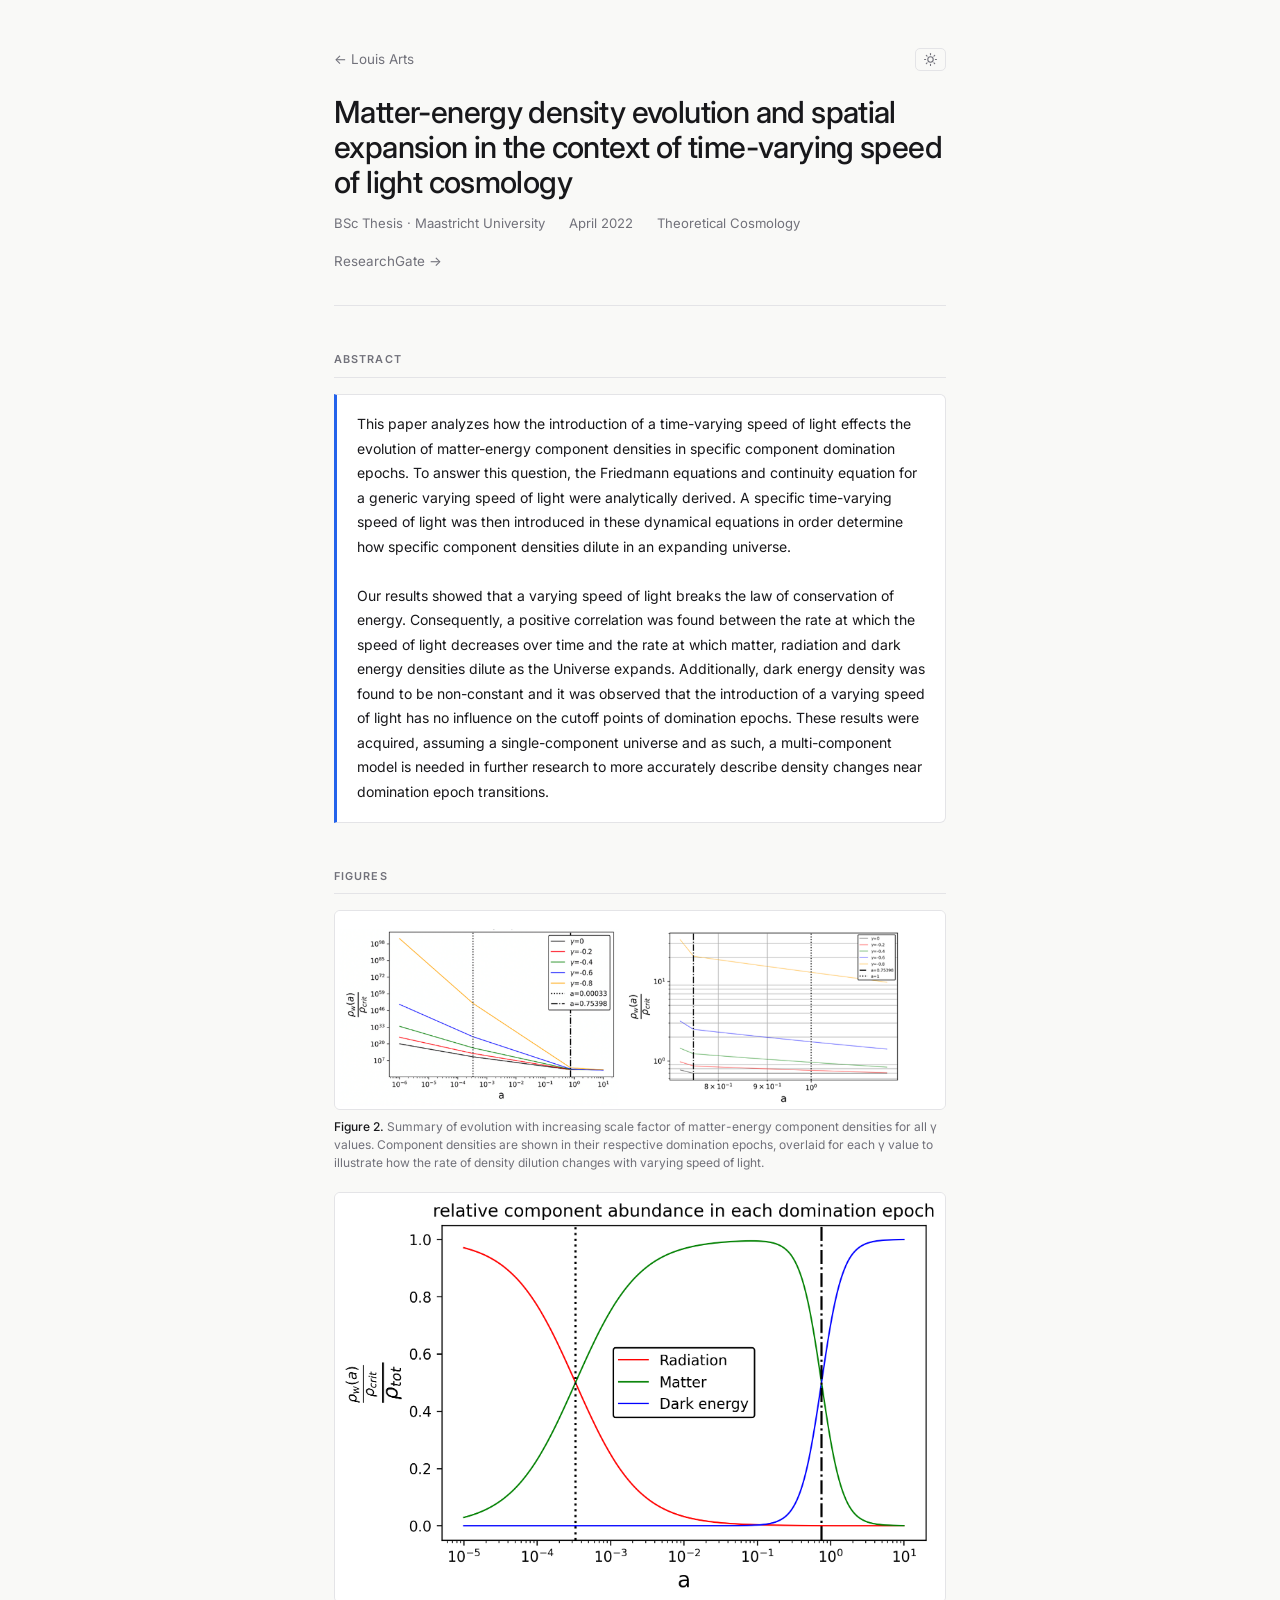
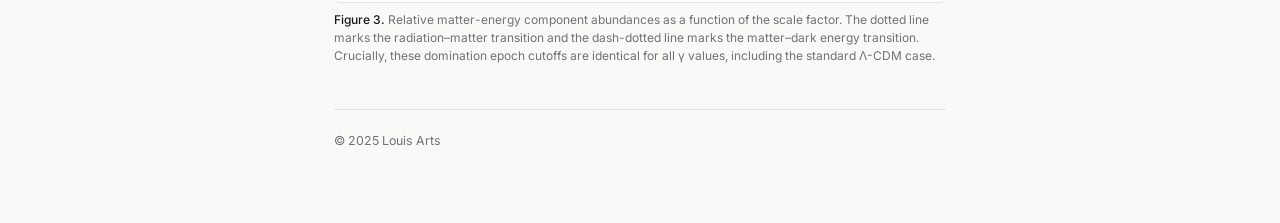
==== commit fa37da76: "Unify font to Inter across entire site Remove Lora font declarations from CSS and Google Fonts impor" ====
--- a/bsc-thesis.html
+++ b/bsc-thesis.html
@@ -6,7 +6,7 @@
   <title>BSc Thesis · Louis Arts</title>
   <link rel="stylesheet" href="style.css" />
   <link rel="preconnect" href="https://fonts.googleapis.com">
-  <link href="https://fonts.googleapis.com/css2?family=Inter:wght@300;400;500&family=Lora:ital,wght@0,400;0,500;1,400&display=swap" rel="stylesheet">
+  <link href="https://fonts.googleapis.com/css2?family=Inter:wght@300;400;500&display=swap" rel="stylesheet">
   <script>(function(){var t=localStorage.getItem('site-theme');if(t)document.documentElement.setAttribute('data-theme',t);})()</script>
   <style>
     .thesis-meta {
--- a/style.css
+++ b/style.css
@@ -112,7 +112,6 @@
 }
 
 h1 {
-  font-family: 'Lora', Georgia, serif;
   font-size: 1.9rem;
   font-weight: 500;
   letter-spacing: -0.02em;
@@ -188,6 +187,8 @@
   gap: 1.25rem;
   font-size: 0.875rem;
   align-items: baseline;
+  margin-left: calc(-68px - 1.25rem);
+  width: calc(100% + 68px + 1.25rem);
 }
 
 .date {
@@ -211,19 +212,21 @@
   display: flex;
   gap: 1.2rem;
   align-items: flex-start;
+  margin-left: calc(-110px - 1.2rem);
+  width: calc(100% + 110px + 1.2rem);
 }
 
 .project-thumb {
-  width: 80px;
-  height: 80px;
+  width: 110px;
+  height: 110px;
   border-radius: 7px;
   flex-shrink: 0;
   background: var(--tag-bg);
 }
 
 .project-thumb-img {
-  width: 80px;
-  height: 80px;
+  width: 110px;
+  height: 110px;
   object-fit: cover;
   border-radius: 7px;
   border: 1px solid var(--border);
@@ -235,7 +238,6 @@
 .nlp          { background: linear-gradient(135deg, #d0ecd4 0%, #85c98e 100%); }
 
 .project-body h3 {
-  font-family: 'Lora', Georgia, serif;
   font-size: 0.95rem;
   font-weight: 500;
   margin-bottom: 0.25rem;
@@ -290,7 +292,6 @@
 }
 
 .pub-title {
-  font-family: 'Lora', Georgia, serif;
   font-size: 0.95rem;
   font-weight: 500;
   margin-bottom: 0.25rem;
@@ -347,26 +348,39 @@
   display: flex;
   gap: 1.2rem;
   align-items: flex-start;
+  margin-left: calc(-90px - 1.2rem);
+  width: calc(100% + 90px + 1.2rem);
 }
 
 .edu-logo-col {
-  width: 60px;
+  width: 90px;
   flex-shrink: 0;
   display: flex;
   align-items: center;
   justify-content: center;
   padding-top: 2px;
   min-height: 36px;
-}
+  overflow: visible;
+}
+
+.logo-lewagon { width: 130px; max-width: none; max-height: none; height: auto; }
+[data-theme="dark"] .logo-lewagon,
+[data-theme="neon"] .logo-lewagon { filter: brightness(0) invert(1); }
 
 .edu-logo {
-  max-height: 30px;
-  max-width: 56px;
+  max-height: 60px;
+  max-width: 90px;
   width: auto;
   height: auto;
   object-fit: contain;
-  opacity: 0.9;
-}
+  opacity: 0.85;
+  transition: opacity 0.15s;
+}
+
+.edu-title-link { color: inherit; text-decoration: none; }
+.edu-title-link:hover { text-decoration: underline; }
+
+
 
 .edu-content {
   flex: 1;
@@ -721,7 +735,7 @@
   box-shadow: 0 0 24px rgba(0,255,229,0.22), 0 0 50px rgba(0,255,229,0.08);
 }
 
-[data-theme="neon"] .edu-logo {
+[data-theme="neon"] .edu-logo:not(.logo-lewagon) {
   filter: drop-shadow(0 0 5px rgba(0,255,229,0.35));
 }
 
@@ -854,7 +868,6 @@
 }
 
 .site-nav-name {
-  font-family: 'Lora', Georgia, serif;
   font-size: 0.88rem;
   font-weight: 500;
   color: var(--text);
@@ -922,9 +935,10 @@
   h1 { font-size: 1.5rem; }
   .header-main { gap: 0.85rem; }
   .profile-photo { width: 88px; height: 88px; }
-  .news-list li { flex-direction: column; gap: 0.1rem; }
-  .project { flex-direction: column; }
-  .edu-list li { flex-direction: column; gap: 0.3rem; }
+  .news-list li { flex-direction: column; gap: 0.1rem; margin-left: 0; width: 100%; }
+  .project { flex-direction: column; margin-left: 0; width: 100%; }
+  .edu-list li { flex-direction: column; gap: 0.3rem; margin-left: 0; width: 100%; }
+
   .edu-logo-col { min-height: unset; justify-content: flex-start; }
   .edu-row { flex-direction: column; gap: 0.1rem; }
   .site-nav-links { display: none; }
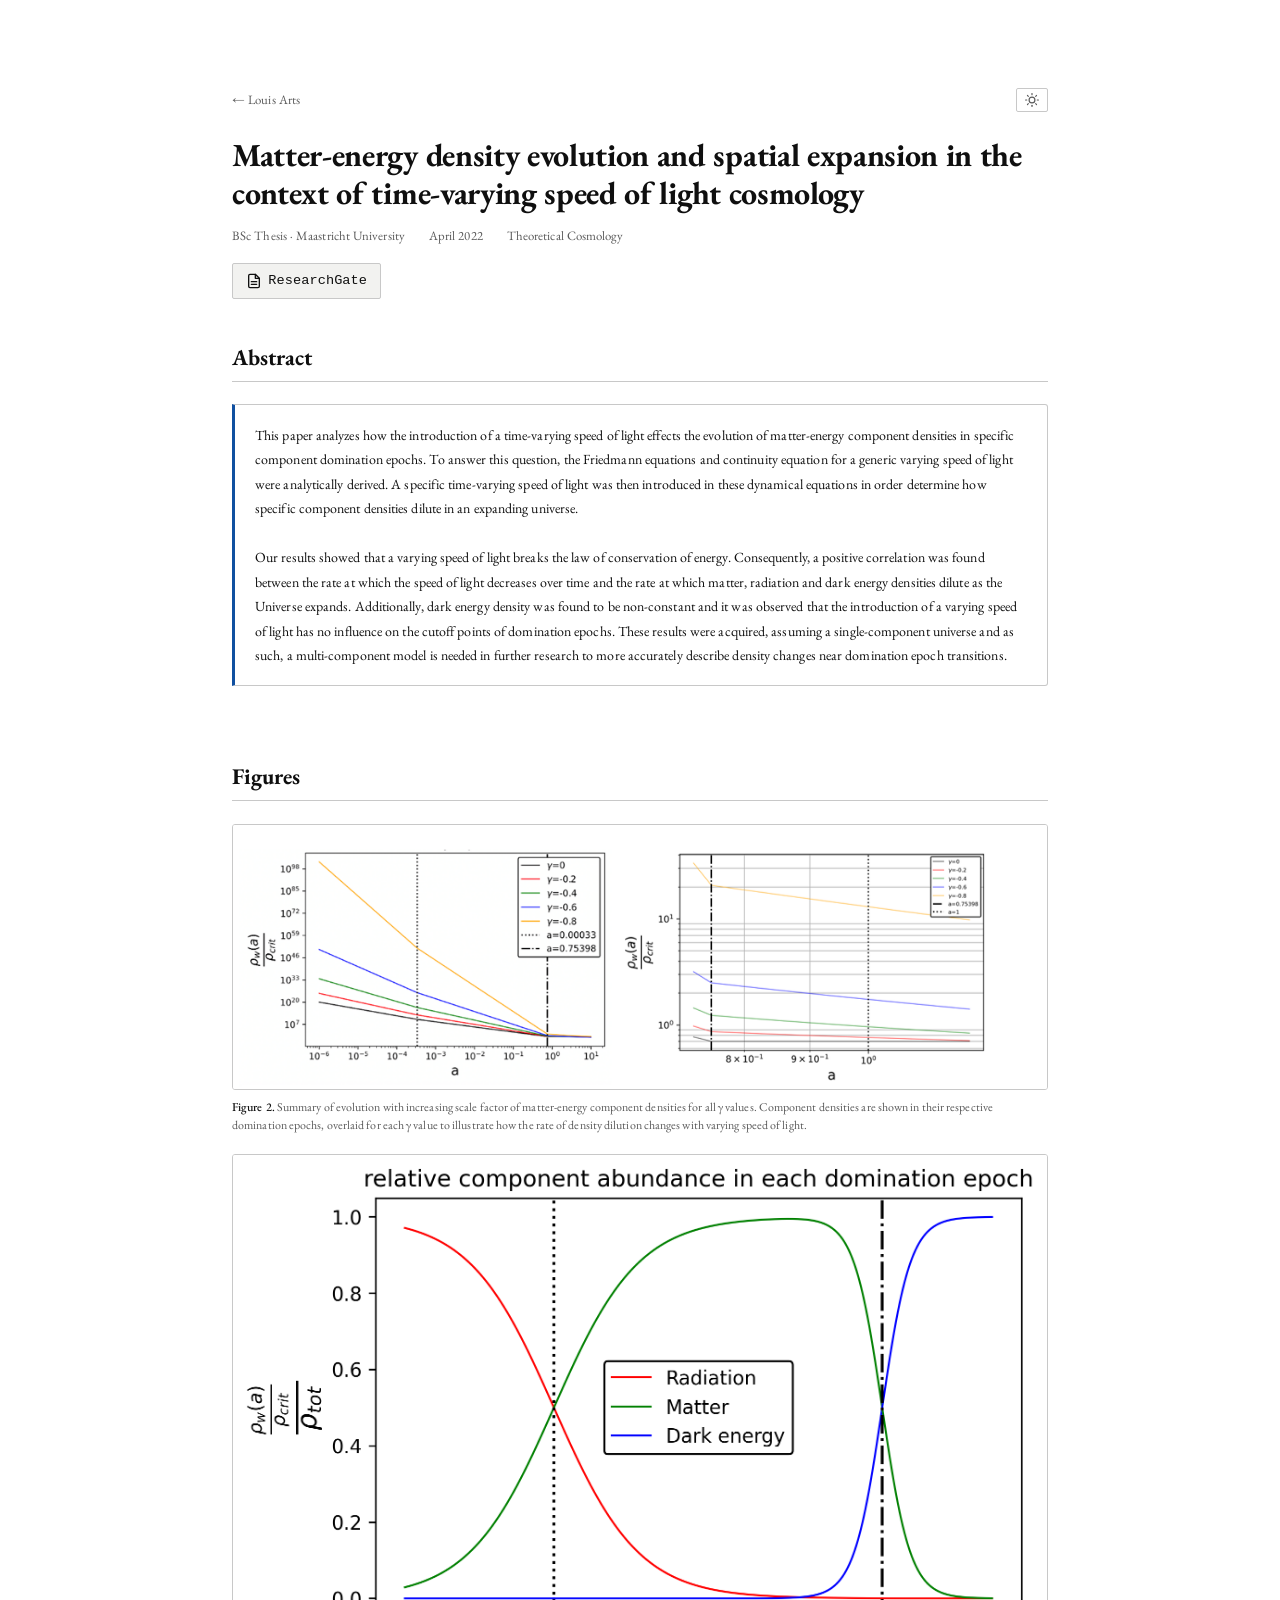
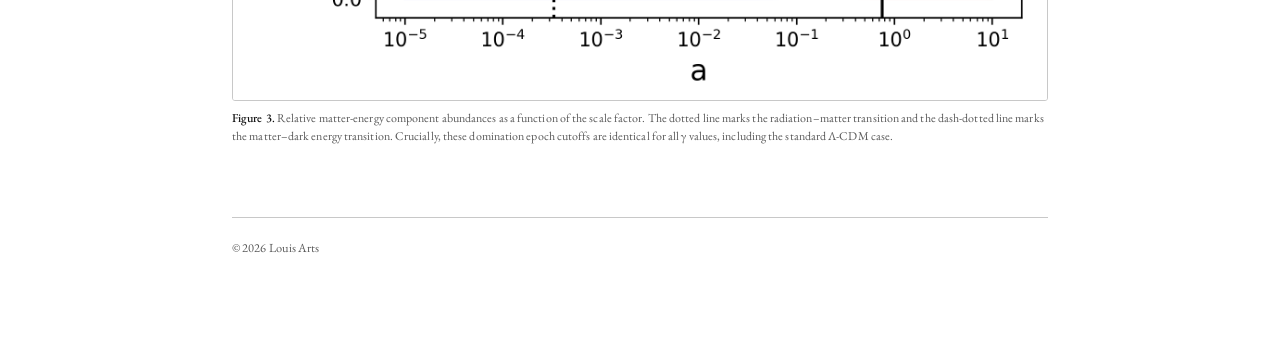
==== commit ac140c84: "new CV added" ====
--- a/bsc-thesis.html
+++ b/bsc-thesis.html
@@ -3,61 +3,34 @@
 <head>
   <meta charset="UTF-8" />
   <meta name="viewport" content="width=device-width, initial-scale=1.0"/>
-  <title>BSc Thesis · Louis Arts</title>
+  <title>Time-Varying Speed of Light Cosmology · BSc Thesis · Louis Arts</title>
+  <meta name="description" content="BSc thesis (Maastricht University): how a time-varying speed of light alters matter-energy density evolution and domination epochs in an expanding universe.">
+  <link rel="canonical" href="https://louisarts.com/bsc-thesis.html">
+  <meta property="og:type" content="article">
+  <meta property="og:site_name" content="Louis Arts">
+  <meta property="og:title" content="Time-Varying Speed of Light Cosmology · BSc Thesis">
+  <meta property="og:description" content="BSc thesis (Maastricht University): how a time-varying speed of light alters matter-energy density evolution and domination epochs in an expanding universe.">
+  <meta property="og:url" content="https://louisarts.com/bsc-thesis.html">
+  <meta property="og:image" content="https://louisarts.com/assets/louis-og.jpg">
+  <meta name="twitter:card" content="summary">
+  <link rel="icon" href="data:image/svg+xml,%3Csvg xmlns='http://www.w3.org/2000/svg' viewBox='0 0 64 64'%3E%3Crect width='64' height='64' rx='6' fill='%23ffffff' stroke='%23d0d0d0' stroke-width='2'/%3E%3Ctext x='32' y='46' font-family='Georgia,serif' font-size='36' font-weight='600' text-anchor='middle' fill='%231050a0'%3ELA%3C/text%3E%3C/svg%3E">
+  <meta name="theme-color" content="#ffffff">
   <link rel="stylesheet" href="style.css" />
   <link rel="preconnect" href="https://fonts.googleapis.com">
-  <link href="https://fonts.googleapis.com/css2?family=Inter:wght@300;400;500&display=swap" rel="stylesheet">
-  <script>(function(){var t=localStorage.getItem('site-theme');if(t)document.documentElement.setAttribute('data-theme',t);})()</script>
-  <style>
-    .thesis-meta {
-      display: flex;
-      flex-wrap: wrap;
-      gap: 0.5rem 1.5rem;
-      margin: 0.75rem 0 1rem;
-      font-size: 0.82rem;
-      color: var(--muted);
-    }
-    .abstract-block {
-      background: #fff;
-      border: 1px solid var(--border);
-      border-left: 3px solid var(--accent);
-      border-radius: 0 6px 6px 0;
-      padding: 1.1rem 1.25rem;
-      font-size: 0.875rem;
-      line-height: 1.75;
-      color: var(--text);
-    }
-    .figure-item img {
-      width: 100%;
-      border-radius: 6px;
-      border: 1px solid var(--border);
-      display: block;
-    }
-    .figure-caption {
-      font-size: 0.75rem;
-      color: var(--muted);
-      margin-top: 0.5rem;
-      line-height: 1.5;
-    }
-    .figure-caption strong {
-      font-weight: 500;
-      color: var(--text);
-    }
-    .figure-full {
-      margin-bottom: 1.25rem;
-    }
-  </style>
+  <link rel="preconnect" href="https://fonts.gstatic.com" crossorigin>
+  <link href="https://fonts.googleapis.com/css2?family=EB+Garamond:ital,wght@0,400;0,500;0,600;0,700;1,400&display=swap" rel="stylesheet">
+  <script>(function(){var t=localStorage.getItem('site-theme');if(t){document.documentElement.setAttribute('data-theme',t);var c={dark:'#18181b',neon:'#09090f'}[t];if(c)document.querySelector('meta[name="theme-color"]').setAttribute('content',c);}})()</script>
 </head>
 <body>
   <div class="container">
 
-    <nav class="back-nav">
+    <nav class="back-nav" aria-label="Back">
       <a href="index.html">← Louis Arts</a>
       <div class="theme-picker">
-        <button class="theme-toggle" aria-label="Theme">
-          <svg class="icon-light-mode" xmlns="http://www.w3.org/2000/svg" width="13" height="13" viewBox="0 0 24 24" fill="none" stroke="currentColor" stroke-width="2" stroke-linecap="round" stroke-linejoin="round"><circle cx="12" cy="12" r="5"/><line x1="12" y1="1" x2="12" y2="3"/><line x1="12" y1="21" x2="12" y2="23"/><line x1="4.22" y1="4.22" x2="5.64" y2="5.64"/><line x1="18.36" y1="18.36" x2="19.78" y2="19.78"/><line x1="1" y1="12" x2="3" y2="12"/><line x1="21" y1="12" x2="23" y2="12"/><line x1="4.22" y1="19.78" x2="5.64" y2="18.36"/><line x1="18.36" y1="5.64" x2="19.78" y2="4.22"/></svg>
-          <svg class="icon-dark-mode" xmlns="http://www.w3.org/2000/svg" width="13" height="13" viewBox="0 0 24 24" fill="none" stroke="currentColor" stroke-width="2" stroke-linecap="round" stroke-linejoin="round"><path d="M21 12.79A9 9 0 1 1 11.21 3 7 7 0 0 0 21 12.79z"/></svg>
-          <svg class="icon-neon-mode" xmlns="http://www.w3.org/2000/svg" width="13" height="13" viewBox="0 0 24 24" fill="none" stroke="currentColor" stroke-width="2" stroke-linecap="round" stroke-linejoin="round"><polygon points="13 2 3 14 12 14 11 22 21 10 12 10 13 2"/></svg>
+        <button class="theme-toggle" aria-label="Choose theme" aria-haspopup="true" aria-expanded="false">
+          <svg class="icon-light-mode" xmlns="http://www.w3.org/2000/svg" width="14" height="14" viewBox="0 0 24 24" fill="none" stroke="currentColor" stroke-width="2" stroke-linecap="round" stroke-linejoin="round"><circle cx="12" cy="12" r="5"/><line x1="12" y1="1" x2="12" y2="3"/><line x1="12" y1="21" x2="12" y2="23"/><line x1="4.22" y1="4.22" x2="5.64" y2="5.64"/><line x1="18.36" y1="18.36" x2="19.78" y2="19.78"/><line x1="1" y1="12" x2="3" y2="12"/><line x1="21" y1="12" x2="23" y2="12"/><line x1="4.22" y1="19.78" x2="5.64" y2="18.36"/><line x1="18.36" y1="5.64" x2="19.78" y2="4.22"/></svg>
+          <svg class="icon-dark-mode" xmlns="http://www.w3.org/2000/svg" width="14" height="14" viewBox="0 0 24 24" fill="none" stroke="currentColor" stroke-width="2" stroke-linecap="round" stroke-linejoin="round"><path d="M21 12.79A9 9 0 1 1 11.21 3 7 7 0 0 0 21 12.79z"/></svg>
+          <svg class="icon-neon-mode" xmlns="http://www.w3.org/2000/svg" width="14" height="14" viewBox="0 0 24 24" fill="none" stroke="currentColor" stroke-width="2" stroke-linecap="round" stroke-linejoin="round"><polygon points="13 2 3 14 12 14 11 22 21 10 12 10 13 2"/></svg>
         </button>
         <div class="theme-dropdown">
           <button data-for="light" onclick="setTheme('light')">Light</button>
@@ -67,6 +40,8 @@
       </div>
     </nav>
 
+    <main>
+
     <header>
       <h1>Matter-energy density evolution and spatial expansion in the context of time-varying speed of light cosmology</h1>
       <div class="thesis-meta">
@@ -75,7 +50,10 @@
         <span>Theoretical Cosmology</span>
       </div>
       <nav class="links">
-        <a href="https://www.researchgate.net/publication/365711983_Matter-energy_density_evolution_and_spatial_expansion_in_the_context_of_time-varying_speed_of_light_cosmology" target="_blank">ResearchGate →</a>
+        <a href="https://www.researchgate.net/publication/365711983_Matter-energy_density_evolution_and_spatial_expansion_in_the_context_of_time-varying_speed_of_light_cosmology" target="_blank" rel="noopener" class="ext-link">
+          <svg xmlns="http://www.w3.org/2000/svg" width="16" height="16" viewBox="0 0 24 24" fill="none" stroke="currentColor" stroke-width="2" stroke-linecap="round" stroke-linejoin="round" aria-hidden="true"><path d="M14 2H6a2 2 0 0 0-2 2v16a2 2 0 0 0 2 2h12a2 2 0 0 0 2-2V8z"/><polyline points="14 2 14 8 20 8"/><line x1="16" y1="13" x2="8" y2="13"/><line x1="16" y1="17" x2="8" y2="17"/></svg>
+          ResearchGate
+        </a>
       </nav>
     </header>
 
@@ -92,19 +70,21 @@
       <h2>Figures</h2>
 
       <div class="figure-item figure-full">
-        <img src="assets/bsc-fig2.png" alt="Figure 2: Matter-energy component densities for all γ values">
+        <img src="assets/bsc-fig2.png" alt="Figure 2: Matter-energy component densities for all γ values" width="957" height="311" loading="lazy" decoding="async">
         <p class="figure-caption"><strong>Figure 2.</strong> Summary of evolution with increasing scale factor of matter-energy component densities for all γ values. Component densities are shown in their respective domination epochs, overlaid for each γ value to illustrate how the rate of density dilution changes with varying speed of light.</p>
       </div>
 
       <div class="figure-item figure-full">
-        <img src="assets/bsc-fig3.png" alt="Figure 3: Relative matter-energy component abundances">
+        <img src="assets/bsc-fig3.png" alt="Figure 3: Relative matter-energy component abundances" width="1758" height="1177" loading="lazy" decoding="async">
         <p class="figure-caption"><strong>Figure 3.</strong> Relative matter-energy component abundances as a function of the scale factor. The dotted line marks the radiation–matter transition and the dash-dotted line marks the matter–dark energy transition. Crucially, these domination epoch cutoffs are identical for all γ values, including the standard Λ-CDM case.</p>
       </div>
 
     </section>
 
+    </main>
+
     <footer>
-      <p>© 2025 Louis Arts</p>
+      <p>© 2026 Louis Arts</p>
     </footer>
 
   </div>
--- a/style.css
+++ b/style.css
@@ -2,12 +2,12 @@
 *, *::before, *::after { box-sizing: border-box; margin: 0; padding: 0; }
 
 :root {
-  --bg:      #f9f9f7;
-  --text:    #18181b;
-  --muted:   #71717a;
-  --accent:  #2563eb;
-  --border:  #e4e4e7;
-  --tag-bg:  #f4f4f5;
+  --bg:      #ffffff;
+  --text:    #0f0f0f;
+  --muted:   #5a5a5a;
+  --accent:  #1050a0;
+  --border:  #c8c8c8;
+  --tag-bg:  #f2f2f0;
 }
 
 [data-theme="dark"] {
@@ -22,7 +22,7 @@
 [data-theme="neon"] {
   --bg:      #09090f;
   --text:    #d8d8f0;
-  --muted:   #5a5a8a;
+  --muted:   #9393c8;
   --accent:  #00ffe5;
   --border:  #161630;
   --tag-bg:  #0d0d1e;
@@ -31,138 +31,196 @@
 
 html { scroll-behavior: smooth; }
 
-body { transition: background-color 0.2s ease, color 0.2s ease; }
-
 body {
   background: var(--bg);
   color: var(--text);
-  font-family: 'Inter', system-ui, sans-serif;
-  font-size: 15px;
+  font-family: 'EB Garamond', Georgia, 'Times New Roman', serif;
+  font-size: 17px;
   font-weight: 400;
-  line-height: 1.7;
+  line-height: 1.65;
+  letter-spacing: 0.005em;
   -webkit-font-smoothing: antialiased;
+  text-rendering: optimizeLegibility;
+  transition: background-color 0.2s ease, color 0.2s ease;
+}
+
+/* ── Accessibility utilities ── */
+.skip-link {
+  position: absolute;
+  left: -9999px;
+  top: 0.5rem;
+  z-index: 300;
+  background: var(--accent);
+  color: var(--bg);
+  padding: 0.5rem 1rem;
+  font-size: 0.875rem;
+  text-decoration: none;
+  border-radius: 2px;
+}
+
+.skip-link:focus { left: 0.5rem; }
+
+.visually-hidden {
+  position: absolute;
+  width: 1px;
+  height: 1px;
+  overflow: hidden;
+  clip-path: inset(50%);
+  white-space: nowrap;
+}
+
+:where(a, button, input):focus-visible {
+  outline: 2px solid var(--accent);
+  outline-offset: 2px;
 }
 
 /* ── Layout ── */
 .container {
-  max-width: 700px;
+  max-width: 880px;
   margin: 0 auto;
-  padding: 3rem 2.75rem 4.5rem;
-}
-
-/* ── Header ── */
+  padding: 5.5rem 2rem 6rem;
+}
+
+/* Subpage title block */
 header {
-  display: block;
-  margin-bottom: 2.75rem;
-  padding-bottom: 2rem;
-  border-bottom: 1px solid var(--border);
-}
-
-.header-main {
-  display: flex;
-  align-items: center;
-  gap: 1.1rem;
-}
-
-.profile-photo {
-  width: 126px;
-  height: 126px;
-  border-radius: 6px;
-  object-fit: cover;
+  margin-bottom: 2.5rem;
+}
+
+/* ── Intro / About (two-column) ── */
+.intro {
+  display: flex;
+  gap: 3rem;
+  align-items: flex-start;
+  margin-bottom: 5rem;
+}
+
+.intro-sidebar {
+  width: 220px;
   flex-shrink: 0;
-  border: 1px solid var(--border);
-}
-
-.header-content {
+  text-align: center;
+}
+
+.intro-bio {
   flex: 1;
   min-width: 0;
 }
 
-.header-name-row {
-  display: flex;
-  justify-content: space-between;
+.intro-bio h2 { margin-top: 0.2rem; }
+
+.profile-photo {
+  width: 180px;
+  height: 180px;
+  border-radius: 50%;
+  object-fit: cover;
+  display: block;
+  margin: 0 auto 1.25rem;
+}
+
+h1 {
+  font-size: 2rem;
+  font-weight: 700;
+  letter-spacing: -0.01em;
+  line-height: 1.2;
+  margin-bottom: 0.4rem;
+}
+
+.intro-sidebar h1 {
+  font-size: 1.6rem;
+  letter-spacing: -0.01em;
+}
+
+.intro-sidebar .tagline {
+  color: var(--muted);
+  font-size: 0.9rem;
+  font-style: italic;
+  line-height: 1.5;
+  margin-bottom: 0;
+  text-align: center;
+}
+
+.tagline {
+  color: var(--muted);
+  font-size: 0.95rem;
+  font-style: italic;
+}
+
+.links {
+  display: flex;
+  flex-wrap: wrap;
   align-items: center;
-  margin-bottom: 0.3rem;
-}
-
-.header-content > p.tagline { display: block; }
-.header-content > nav.links { display: flex; }
-
-.availability {
-  font-size: 0.775rem;
-  color: var(--muted);
-  margin-top: 0.25rem;
-  display: flex;
+  justify-content: center;
+  gap: 0.5rem 1.1rem;
+  font-family: 'Courier New', Courier, monospace;
+  font-size: 0.8rem;
+  margin-top: 1.1rem;
+}
+
+.links a {
+  color: var(--muted);
+  text-decoration: none;
+}
+
+.links a:hover { color: var(--accent); }
+
+.links .cv-link {
+  padding: 0.15rem 0.6rem;
+  border: 1px solid var(--accent);
+  border-radius: 2px;
+  color: var(--accent);
+  font-weight: 600;
+}
+
+.links .cv-link:hover {
+  background: color-mix(in srgb, var(--accent) 8%, var(--bg));
+}
+
+.ext-link {
+  display: inline-flex;
   align-items: center;
   gap: 0.4rem;
-}
-
-.avail-dot {
-  width: 7px;
-  height: 7px;
-  border-radius: 50%;
-  background: #22c55e;
-  flex-shrink: 0;
-  animation: pulse-dot 2.5s ease-in-out infinite;
-}
-
-@keyframes pulse-dot {
-  0%, 100% { box-shadow: 0 0 0 0px rgba(34,197,94,0.4); }
-  50%       { box-shadow: 0 0 0 4px rgba(34,197,94,0); }
-}
-
-h1 {
-  font-size: 1.9rem;
+  padding: 0.35rem 0.8rem;
+  border: 1px solid var(--border);
+  border-radius: 2px;
+  background: var(--tag-bg);
+  font-size: 0.85rem;
   font-weight: 500;
-  letter-spacing: -0.02em;
-  line-height: 1.15;
-  margin-bottom: 0.3rem;
-}
-
-.tagline {
-  color: var(--muted);
-  font-size: 0.875rem;
-}
-
-.links {
-  display: flex;
-  flex-wrap: wrap;
-  align-items: center;
-  gap: 0.35rem 0;
-  font-size: 0.84rem;
-  margin-top: 0.75rem;
-}
-
-.links a {
-  color: var(--muted);
-  text-decoration: none;
-  margin-right: 1.1rem;
-}
-
-.links a:hover { color: var(--accent); }
+  color: var(--text) !important;
+  text-decoration: none !important;
+  transition: border-color 0.15s, background 0.15s, color 0.15s;
+}
+.ext-link:hover {
+  border-color: var(--accent);
+  color: var(--accent) !important;
+  background: color-mix(in srgb, var(--accent) 8%, var(--bg));
+}
+.ext-link svg { flex-shrink: 0; }
+
+header .links { justify-content: flex-start; }
+header .tags { margin-top: 0.75rem; }
 
 /* ── Sections ── */
 section {
-  margin-bottom: 2.75rem;
+  margin-bottom: 4.5rem;
 }
 
 h2 {
-  font-family: 'Inter', system-ui, sans-serif;
-  font-size: 0.68rem;
-  font-weight: 600;
-  letter-spacing: 0.1em;
-  text-transform: uppercase;
-  color: var(--muted);
-  margin-bottom: 1rem;
-  padding-bottom: 0.5rem;
+  font-family: 'EB Garamond', Georgia, serif;
+  font-size: 1.4rem;
+  font-weight: 700;
+  letter-spacing: 0;
+  color: var(--text);
+  margin-bottom: 1.4rem;
+  padding-bottom: 0.3rem;
   border-bottom: 1px solid var(--border);
 }
 
 section p {
   color: var(--text);
-  font-size: 0.9rem;
-  line-height: 1.72;
-  margin-bottom: 0.7rem;
+  font-size: 0.95rem;
+  line-height: 1.75;
+  margin-bottom: 0.8rem;
+  text-align: justify;
+  hyphens: auto;
 }
 
 section p:last-child { margin-bottom: 0; }
@@ -179,7 +237,7 @@
   list-style: none;
   display: flex;
   flex-direction: column;
-  gap: 0.65rem;
+  gap: 1rem;
 }
 
 .news-list li {
@@ -187,8 +245,6 @@
   gap: 1.25rem;
   font-size: 0.875rem;
   align-items: baseline;
-  margin-left: calc(-68px - 1.25rem);
-  width: calc(100% + 68px + 1.25rem);
 }
 
 .date {
@@ -205,60 +261,61 @@
   list-style: none;
   display: flex;
   flex-direction: column;
-  gap: 1.4rem;
+  gap: 2.25rem;
 }
 
 .project {
   display: flex;
-  gap: 1.2rem;
+  gap: 1.3rem;
   align-items: flex-start;
-  margin-left: calc(-110px - 1.2rem);
-  width: calc(100% + 110px + 1.2rem);
+  position: relative;
+  background: transparent;
+  border: 1px solid var(--border);
+  border-radius: 3px;
+  padding: 1.1rem 1.2rem;
+  cursor: pointer;
+  transition: transform 0.25s ease, box-shadow 0.25s ease, background-color 0.25s ease, border-color 0.25s ease;
+}
+
+@media (hover: hover) {
+  .project:hover {
+    transform: scale(1.012);
+    background: var(--tag-bg);
+    border-color: transparent;
+    box-shadow: 0 10px 34px rgba(0,0,0,0.07);
+  }
 }
 
 .project-thumb {
-  width: 110px;
-  height: 110px;
-  border-radius: 7px;
+  width: 140px;
+  height: 140px;
+  border-radius: 2px;
   flex-shrink: 0;
   background: var(--tag-bg);
-}
-
-.project-thumb-img {
-  width: 110px;
-  height: 110px;
   object-fit: cover;
-  border-radius: 7px;
-  border: 1px solid var(--border);
-  flex-shrink: 0;
-}
-
-.eye-tracking { background: linear-gradient(135deg, #c9d8f5 0%, #8faee8 100%); }
-.emotion      { background: linear-gradient(135deg, #f5d9c9 0%, #e8a88f 100%); }
-.nlp          { background: linear-gradient(135deg, #d0ecd4 0%, #85c98e 100%); }
+}
 
 .project-body h3 {
-  font-size: 0.95rem;
-  font-weight: 500;
+  font-size: 1rem;
+  font-weight: 600;
   margin-bottom: 0.25rem;
   line-height: 1.4;
 }
 
 .project-body p {
-  font-size: 0.855rem;
+  font-size: 0.875rem;
   color: var(--muted);
   margin-bottom: 0.4rem;
   line-height: 1.6;
 }
 
 .tags {
-  font-size: 0.7rem;
-  color: var(--muted);
-  background: var(--tag-bg);
-  padding: 0.12rem 0.45rem;
-  border-radius: 4px;
+  font-family: 'Courier New', Courier, monospace;
+  font-size: 0.8rem;
+  color: var(--muted);
   display: inline-block;
   margin-bottom: 0.4rem;
+  letter-spacing: 0;
 }
 
 .project-body a {
@@ -270,86 +327,34 @@
 
 .project-body a:hover { text-decoration: underline; }
 
-.work-badge {
-  font-family: 'Inter', sans-serif;
-  font-size: 0.65rem;
-  font-weight: 500;
-  color: #fff;
-  background: var(--accent);
-  padding: 0.1rem 0.45rem;
-  border-radius: 20px;
-  vertical-align: middle;
-  margin-left: 0.35rem;
-  letter-spacing: 0.02em;
-}
-
-/* ── Publications ── */
-.pub-list {
-  list-style: none;
-  display: flex;
-  flex-direction: column;
-  gap: 1.25rem;
-}
-
-.pub-title {
-  font-size: 0.95rem;
-  font-weight: 500;
-  margin-bottom: 0.25rem;
-  line-height: 1.4;
-}
-
-.pub-title a { color: var(--text); text-decoration: none; }
-.pub-title a:hover { color: var(--accent); }
-
-.pub-meta {
-  font-size: 0.8rem;
-  color: var(--muted);
-  margin-bottom: 0.3rem;
-}
-
-.pub-status {
-  display: inline-block;
-  font-size: 0.67rem;
-  font-weight: 500;
-  color: var(--accent);
-  border: 1px solid var(--accent);
-  padding: 0.05rem 0.4rem;
-  border-radius: 20px;
-  vertical-align: middle;
-  margin-left: 0.25rem;
-  letter-spacing: 0.01em;
-}
-
-.pub-desc {
-  font-size: 0.855rem;
-  color: var(--muted);
-  line-height: 1.6;
-  margin-bottom: 0.4rem;
-}
-
-.pub-body a {
-  font-size: 0.8rem;
-  color: var(--accent);
-  text-decoration: none;
-  margin-right: 0.75rem;
-}
-
-.pub-body a:hover { text-decoration: underline; }
-
 /* ── Education ── */
 .edu-list {
   list-style: none;
   display: flex;
   flex-direction: column;
-  gap: 1.1rem;
+  gap: 1.75rem;
 }
 
 .edu-list li {
   display: flex;
-  gap: 1.2rem;
+  gap: 1.3rem;
   align-items: flex-start;
-  margin-left: calc(-90px - 1.2rem);
-  width: calc(100% + 90px + 1.2rem);
+  position: relative;
+  background: transparent;
+  border: 1px solid var(--border);
+  border-radius: 3px;
+  padding: 1.1rem 1.2rem;
+  cursor: pointer;
+  transition: transform 0.25s ease, box-shadow 0.25s ease, background-color 0.25s ease, border-color 0.25s ease;
+}
+
+@media (hover: hover) {
+  .edu-list li:hover {
+    transform: scale(1.012);
+    background: var(--tag-bg);
+    border-color: transparent;
+    box-shadow: 0 10px 34px rgba(0,0,0,0.07);
+  }
 }
 
 .edu-logo-col {
@@ -366,6 +371,28 @@
 .logo-lewagon { width: 130px; max-width: none; max-height: none; height: auto; }
 [data-theme="dark"] .logo-lewagon,
 [data-theme="neon"] .logo-lewagon { filter: brightness(0) invert(1); }
+
+[data-theme="dark"] .logo-chattermill,
+[data-theme="neon"] .logo-chattermill { filter: brightness(0) invert(1); }
+
+.work-logo-col {
+  width: 110px;
+  flex-shrink: 0;
+  display: flex;
+  align-items: center;
+  justify-content: center;
+  padding-top: 2px;
+  min-height: 36px;
+}
+
+.work-logo {
+  max-height: 80px;
+  max-width: 110px;
+  width: auto;
+  height: auto;
+  object-fit: contain;
+  opacity: 0.85;
+}
 
 .edu-logo {
   max-height: 60px;
@@ -374,13 +401,19 @@
   height: auto;
   object-fit: contain;
   opacity: 0.85;
-  transition: opacity 0.15s;
 }
 
 .edu-title-link { color: inherit; text-decoration: none; }
 .edu-title-link:hover { text-decoration: underline; }
 
-
+/* Stretched link: whole edu card is clickable via degree title */
+.edu-title-link::after {
+  content: '';
+  position: absolute;
+  inset: 0;
+  border-radius: 2px;
+  z-index: 1;
+}
 
 .edu-content {
   flex: 1;
@@ -402,18 +435,41 @@
 
 .institution {
   color: var(--muted);
-  font-size: 0.825rem;
+  font-size: 0.875rem;
+  font-variant: small-caps;
+  letter-spacing: 0.03em;
   display: block;
   margin-top: 0.1rem;
 }
 
+/* Thesis links remain clickable above the stretched-link overlay */
 .edu-detail {
-  color: var(--muted);
-  font-size: 0.79rem;
+  position: relative;
+  z-index: 2;
+  font-family: 'Courier New', Courier, monospace;
+  color: var(--muted);
+  font-size: 0.75rem;
   line-height: 1.55;
+  text-align: left;
   margin-top: 0.2rem;
   margin-bottom: 0 !important;
 }
+
+.edu-detail a { font-size: 0.8rem; }
+
+.edu-award {
+  font-family: 'EB Garamond', Georgia, serif;
+  font-style: italic;
+  font-size: 0.875rem;
+  color: var(--accent);
+  margin-top: 0.35rem;
+  margin-bottom: 0 !important;
+}
+
+.edu-award + .edu-detail,
+.edu-detail + .edu-detail { margin-top: 0.3rem; }
+
+.edu-content .tags { margin-top: 0.3rem; }
 
 /* ── Project title links ── */
 .project-body h3 a {
@@ -421,7 +477,39 @@
   text-decoration: none;
 }
 
-.project-body h3 a:hover { color: var(--accent); }
+.project-body h3 a:hover { color: var(--text); }
+
+/* Stretched link: whole card is clickable via h3 link */
+.project-body h3 a::after {
+  content: '';
+  position: absolute;
+  inset: 0;
+  border-radius: 2px;
+  z-index: 1;
+}
+
+/* Keep secondary links above the overlay */
+.project-body > a,
+.project-body .tags {
+  position: relative;
+  z-index: 2;
+}
+
+/* Keyboard parity with card hover: ring the whole card, not the title anchor */
+.project:focus-within,
+.edu-list li:focus-within {
+  background: var(--tag-bg);
+  box-shadow: 0 10px 34px rgba(0,0,0,0.07);
+}
+
+.project-body h3 a:focus-visible,
+.edu-title-link:focus-visible { outline: none; }
+
+.project-body h3 a:focus-visible::after,
+.edu-title-link:focus-visible::after {
+  outline: 2px solid var(--accent);
+  outline-offset: -2px;
+}
 
 /* ── Theme toggle ── */
 .theme-picker { position: relative; flex-shrink: 0; }
@@ -438,7 +526,7 @@
 .theme-toggle {
   background: none;
   border: 1px solid var(--border);
-  border-radius: 5px;
+  border-radius: 2px;
   cursor: pointer;
   color: var(--muted);
   padding: 0.25rem 0.5rem;
@@ -446,6 +534,8 @@
   display: flex;
   align-items: center;
 }
+
+.theme-toggle svg { width: 14px; height: 14px; }
 
 .theme-toggle:hover { color: var(--text); border-color: var(--muted); }
 
@@ -465,19 +555,23 @@
   right: 0;
   background: var(--bg);
   border: 1px solid var(--border);
-  border-radius: 8px;
+  border-radius: 2px;
   padding: 0.3rem;
   min-width: 90px;
   z-index: 200;
-  box-shadow: 0 8px 24px rgba(0,0,0,0.12);
+  box-shadow: 0 4px 16px rgba(0,0,0,0.1);
   opacity: 0;
+  visibility: hidden;
   pointer-events: none;
   transform: translateY(-4px);
-  transition: opacity 0.15s ease, transform 0.15s ease;
-}
-
-.theme-picker:hover .theme-dropdown {
+  transition: opacity 0.15s ease, transform 0.15s ease, visibility 0.15s;
+}
+
+.theme-picker:hover .theme-dropdown,
+.theme-picker:focus-within .theme-dropdown,
+.theme-picker.open .theme-dropdown {
   opacity: 1;
+  visibility: visible;
   pointer-events: auto;
   transform: translateY(0);
 }
@@ -489,11 +583,11 @@
   background: none;
   border: none;
   cursor: pointer;
-  font-size: 0.78rem;
+  font-size: 0.8rem;
   color: var(--muted);
   padding: 0.35rem 0.6rem;
-  border-radius: 5px;
-  font-family: 'Inter', system-ui, sans-serif;
+  border-radius: 2px;
+  font-family: 'EB Garamond', Georgia, serif;
   white-space: nowrap;
   transition: background 0.1s, color 0.1s;
 }
@@ -507,36 +601,10 @@
   font-weight: 500;
 }
 
-/* ── Skills ── */
-.skills-list {
-  display: flex;
-  flex-direction: column;
-  gap: 0.45rem;
-}
-
-.skill-row {
-  display: flex;
-  gap: 1.5rem;
-  align-items: baseline;
-}
-
-.skill-row dt {
-  color: var(--muted);
-  font-size: 0.75rem;
-  font-weight: 500;
-  min-width: 90px;
-  flex-shrink: 0;
-}
-
-.skill-row dd {
-  color: var(--text);
-  font-size: 0.855rem;
-}
-
 /* ── Subpage nav ── */
 .back-nav {
   margin-bottom: 1.5rem;
-  font-size: 0.84rem;
+  font-size: 0.8rem;
   display: flex;
   justify-content: space-between;
   align-items: center;
@@ -549,49 +617,105 @@
 
 .back-nav a:hover { color: var(--accent); }
 
-/* ── Subpage content ── */
-.project-image {
+/* ── Thesis pages ── */
+.thesis-meta {
+  display: flex;
+  flex-wrap: wrap;
+  gap: 0.5rem 1.5rem;
+  margin: 0.75rem 0 1rem;
+  font-size: 0.8rem;
+  color: var(--muted);
+}
+
+.abstract-block {
+  background: var(--bg);
+  border: 1px solid var(--border);
+  border-left: 3px solid var(--accent);
+  border-radius: 0 3px 3px 0;
+  padding: 1.1rem 1.25rem;
+  font-size: 0.875rem;
+  line-height: 1.75;
+  color: var(--text);
+}
+
+.figures-grid {
+  display: grid;
+  grid-template-columns: 1fr 1fr;
+  gap: 1.25rem;
+  margin-top: 0.5rem;
+}
+
+.figures-grid + .figures-grid {
+  margin-top: 1.25rem;
+}
+
+.figure-item img {
   width: 100%;
-  max-width: 580px;
-  border-radius: 8px;
-  margin: 1rem 0 1.25rem;
+  height: auto;
+  border-radius: 3px;
   border: 1px solid var(--border);
   display: block;
 }
 
-.detail-list {
-  list-style: none;
-  padding: 0;
-  margin: 0.5rem 0 0.75rem;
-  display: flex;
-  flex-direction: column;
-  gap: 0.5rem;
-}
-
-.detail-list li {
-  padding-left: 1.1rem;
+.figure-caption {
+  font-size: 0.75rem;
+  color: var(--muted);
+  margin-top: 0.5rem;
+  line-height: 1.5;
+  text-align: left;
+}
+
+.figure-caption strong {
+  font-weight: 500;
+  color: var(--text);
+}
+
+.figure-full {
+  margin-bottom: 1.25rem;
+}
+
+/* ── arXiv-style left margin stamp ── */
+.main-content {
   position: relative;
-  font-size: 0.875rem;
-  color: var(--text);
-  line-height: 1.65;
-}
-
-.detail-list li::before {
-  content: "–";
+}
+
+.arxiv-stamp-wrapper {
   position: absolute;
-  left: 0;
-  color: var(--muted);
-}
-
-.lessons-list {
-  padding-left: 1.4rem;
-  display: flex;
-  flex-direction: column;
-  gap: 0.5rem;
-  font-size: 0.875rem;
-}
-
-.lessons-list li { padding-left: 0.2rem; }
+  left: -7.5rem;
+  top: 0;
+  height: 100%;
+  display: flex;
+  align-items: center;
+  pointer-events: none;
+  z-index: 10;
+}
+
+.arxiv-stamp {
+  font-family: 'EB Garamond', Georgia, serif;
+  font-size: 2.5rem;
+  font-weight: 700;
+  color: #888;
+  white-space: nowrap;
+  writing-mode: vertical-rl;
+  transform: rotate(180deg);
+  letter-spacing: 0.06em;
+  user-select: none;
+}
+
+@media (max-width: 1060px) {
+  .arxiv-stamp-wrapper { display: none; }
+}
+
+[data-theme="dark"] .arxiv-stamp { color: #52525b; }
+
+[data-theme="neon"] .arxiv-stamp {
+  color: var(--accent);
+  text-shadow:
+    0 0 6px #fff,
+    0 0 14px var(--accent),
+    0 0 40px var(--accent),
+    0 0 80px rgba(0,255,229,0.4);
+}
 
 /* ── Dark mode overrides ── */
 [data-theme="dark"] .abstract-block { background: var(--tag-bg); }
@@ -631,7 +755,7 @@
 [data-theme="neon"] .abstract-block { background: var(--tag-bg); }
 
 [data-theme="neon"] header {
-  border-bottom-color: rgba(0,255,229,0.35);
+  border-bottom: 1px solid rgba(0,255,229,0.35);
   box-shadow: 0 1px 24px rgba(0,255,229,0.08);
 }
 
@@ -644,7 +768,6 @@
 [data-theme="neon"] h2 {
   color: var(--accent);
   text-shadow: 0 0 10px var(--accent), 0 0 30px rgba(0,255,229,0.55), 0 0 60px rgba(0,255,229,0.2);
-  border-bottom-color: rgba(0,255,229,0.4);
 }
 
 [data-theme="neon"] .tagline {
@@ -652,22 +775,12 @@
   text-shadow: 0 0 10px rgba(0,255,229,0.45);
 }
 
-[data-theme="neon"] .links a.cv-link,
-[data-theme="neon"] .links a.cv-link:hover {
-  background: transparent;
-  border: 1px solid var(--accent);
-  color: var(--accent);
-  text-decoration: none;
-  text-shadow: 0 0 8px var(--accent), 0 0 18px var(--accent);
-  box-shadow: 0 0 20px rgba(0,255,229,0.45), 0 0 50px rgba(0,255,229,0.15), inset 0 0 18px rgba(0,255,229,0.08);
-}
-
-[data-theme="neon"] .links a:not(.cv-link) {
+[data-theme="neon"] .links a {
   color: rgba(0,255,229,0.65);
   text-shadow: 0 0 6px rgba(0,255,229,0.35);
 }
 
-[data-theme="neon"] .links a:not(.cv-link):hover {
+[data-theme="neon"] .links a:hover {
   color: var(--accent);
   text-shadow: 0 0 12px var(--accent), 0 0 24px rgba(0,255,229,0.5);
 }
@@ -678,9 +791,10 @@
   opacity: 0.85;
 }
 
-[data-theme="neon"] .project-thumb-img {
-  border-color: rgba(0,255,229,0.4);
+[data-theme="neon"] .project-thumb {
+  border: 1px solid rgba(0,255,229,0.4);
   box-shadow: 0 0 20px rgba(0,255,229,0.18), 0 0 6px rgba(0,255,229,0.35);
+  transition: box-shadow 0.3s ease, border-color 0.3s ease;
 }
 
 [data-theme="neon"] .project-body h3 a {
@@ -688,8 +802,8 @@
 }
 
 [data-theme="neon"] .project-body h3 a:hover {
-  color: var(--accent);
-  text-shadow: 0 0 12px var(--accent), 0 0 24px rgba(0,255,229,0.45);
+  color: inherit;
+  text-shadow: 0 0 5px rgba(216,216,240,0.35);
 }
 
 [data-theme="neon"] .project-body a {
@@ -697,10 +811,7 @@
 }
 
 [data-theme="neon"] .tags {
-  background: rgba(0,255,229,0.05);
-  border: 1px solid rgba(0,255,229,0.25);
-  color: rgba(0,255,229,0.65);
-  box-shadow: 0 0 8px rgba(0,255,229,0.1);
+  color: rgba(0,255,229,0.55);
 }
 
 [data-theme="neon"] section a {
@@ -731,8 +842,8 @@
 }
 
 [data-theme="neon"] .profile-photo {
-  border-color: rgba(0,255,229,0.45);
-  box-shadow: 0 0 24px rgba(0,255,229,0.22), 0 0 50px rgba(0,255,229,0.08);
+  border: 1px solid rgba(0,255,229,0.45);
+  animation: neon-ring-pulse 3s ease-in-out infinite;
 }
 
 [data-theme="neon"] .edu-logo:not(.logo-lewagon) {
@@ -742,25 +853,6 @@
 [data-theme="neon"] footer {
   border-top-color: rgba(0,255,229,0.18);
   text-shadow: 0 0 6px rgba(0,255,229,0.3);
-}
-
-[data-theme="neon"] .avail-dot {
-  background: var(--accent);
-  animation: pulse-dot 2.5s ease-in-out infinite,
-             neon-ring-pulse 2.5s ease-in-out infinite;
-}
-
-[data-theme="neon"] .pub-status {
-  text-shadow: 0 0 6px var(--accent);
-  box-shadow: 0 0 6px rgba(0,255,229,0.2);
-}
-
-[data-theme="neon"] .pub-title a {
-  text-shadow: 0 0 5px rgba(216,216,240,0.3);
-}
-
-[data-theme="neon"] .pub-title a:hover {
-  text-shadow: 0 0 10px var(--accent), 0 0 22px rgba(0,255,229,0.4);
 }
 
 /* Pulsing animations */
@@ -770,20 +862,9 @@
 }
 [data-theme="neon"] h2 { animation: neon-h2-pulse 4s ease-in-out infinite; }
 
-@keyframes neon-btn-pulse {
-  0%, 100% { box-shadow: 0 0 20px rgba(0,255,229,0.45), 0 0 50px rgba(0,255,229,0.15), inset 0 0 18px rgba(0,255,229,0.08); }
-  50%       { box-shadow: 0 0 32px rgba(0,255,229,0.7),  0 0 80px rgba(0,255,229,0.28), inset 0 0 28px rgba(0,255,229,0.14); }
-}
-[data-theme="neon"] .links a.cv-link,
-[data-theme="neon"] .links a.cv-link:hover { animation: neon-btn-pulse 2.5s ease-in-out infinite; }
-
 @keyframes neon-ring-pulse {
   0%, 100% { box-shadow: 0 0 24px rgba(0,255,229,0.22), 0 0 50px rgba(0,255,229,0.08); }
   50%       { box-shadow: 0 0 38px rgba(0,255,229,0.42), 0 0 80px rgba(0,255,229,0.18); }
-}
-[data-theme="neon"] .profile-photo {
-  border-color: rgba(0,255,229,0.45);
-  animation: neon-ring-pulse 3s ease-in-out infinite;
 }
 
 /* CRT scanlines overlay */
@@ -825,24 +906,61 @@
   box-shadow: -1px 0 10px rgba(0,255,229,0.18);
 }
 
-/* Project thumb hover flare */
-[data-theme="neon"] .project-thumb-img { transition: box-shadow 0.3s ease, border-color 0.3s ease; }
-[data-theme="neon"] .project:hover .project-thumb-img {
-  border-color: rgba(0,255,229,0.7);
-  box-shadow: 0 0 30px rgba(0,255,229,0.38), 0 0 8px rgba(0,255,229,0.65);
-}
-
 /* Education rows */
 [data-theme="neon"] .edu-row strong {
   text-shadow: 0 0 6px rgba(216,216,240,0.35);
 }
 
 [data-theme="neon"] .institution {
-  color: rgba(0,255,229,0.5);
+  color: rgba(0,255,229,0.55);
   text-shadow: 0 0 6px rgba(0,255,229,0.25);
 }
 
-/* ── Sticky nav ── */
+/* Cards — neon */
+[data-theme="neon"] .project,
+[data-theme="neon"] .edu-list li {
+  border-color: rgba(0,255,229,0.18);
+}
+
+@media (hover: hover) {
+  [data-theme="neon"] .project:hover .project-thumb {
+    border-color: rgba(0,255,229,0.7);
+    box-shadow: 0 0 30px rgba(0,255,229,0.38), 0 0 8px rgba(0,255,229,0.65);
+  }
+
+  [data-theme="neon"] .project:hover,
+  [data-theme="neon"] .edu-list li:hover {
+    border-color: rgba(0,255,229,0.38);
+    box-shadow: 0 4px 32px rgba(0,255,229,0.18);
+  }
+}
+
+/* Cards — dark */
+[data-theme="dark"] .project,
+[data-theme="dark"] .edu-list li {
+  border-color: #2e2e33;
+}
+
+@media (hover: hover) {
+  [data-theme="dark"] .project:hover,
+  [data-theme="dark"] .edu-list li:hover {
+    border-color: transparent;
+    box-shadow: 0 10px 34px rgba(0,0,0,0.4);
+  }
+}
+
+/* Cards without a title link are not interactive */
+.edu-list li:not(:has(.edu-title-link)) { cursor: default; }
+.edu-list li:not(:has(.edu-title-link)):hover {
+  transform: none;
+  background: transparent;
+  border-color: var(--border);
+  box-shadow: none;
+}
+[data-theme="dark"] .edu-list li:not(:has(.edu-title-link)):hover { border-color: #2e2e33; }
+[data-theme="neon"] .edu-list li:not(:has(.edu-title-link)):hover { border-color: rgba(0,255,229,0.18); }
+
+/* ── Top nav bar (always visible) ── */
 #site-nav {
   position: fixed;
   top: 0;
@@ -850,61 +968,121 @@
   right: 0;
   z-index: 100;
   background: var(--bg);
+  background: color-mix(in srgb, var(--bg) 82%, transparent);
+  backdrop-filter: saturate(180%) blur(14px);
+  -webkit-backdrop-filter: saturate(180%) blur(14px);
   border-bottom: 1px solid var(--border);
-  opacity: 0;
-  pointer-events: none;
-  transition: opacity 0.2s ease, background-color 0.2s ease, border-color 0.2s ease;
-}
-
-#site-nav.visible { opacity: 1; pointer-events: auto; }
+  transition: background-color 0.2s ease, border-color 0.2s ease;
+}
 
 .site-nav-inner {
-  max-width: 700px;
+  max-width: 880px;
   margin: 0 auto;
-  padding: 0.65rem 1.75rem;
+  padding: 0.85rem 2rem;
   display: flex;
   justify-content: space-between;
   align-items: center;
 }
 
 .site-nav-name {
-  font-size: 0.88rem;
-  font-weight: 500;
+  font-size: 1rem;
+  font-weight: 600;
+  letter-spacing: -0.01em;
   color: var(--text);
   text-decoration: none;
 }
 
+.site-nav-right {
+  display: flex;
+  align-items: center;
+  gap: 1.75rem;
+}
+
 .site-nav-links {
   display: flex;
   gap: 1.5rem;
 }
 
 .site-nav-links a {
-  font-size: 0.72rem;
+  font-size: 0.8rem;
   color: var(--muted);
   text-decoration: none;
   font-weight: 500;
-  letter-spacing: 0.06em;
-  text-transform: uppercase;
   transition: color 0.15s;
 }
 
 .site-nav-links a:hover,
 .site-nav-links a.active { color: var(--accent); }
 
-section[id] { scroll-margin-top: 52px; }
-
-/* ── Primary CTA ── */
-.links a.cv-link {
-  background: var(--accent);
-  padding: 0.2rem 0.6rem;
-  border-radius: 4px;
-  font-weight: 500;
-  margin-right: 1.1rem;
-}
-
-.links a.cv-link,
-.links a.cv-link:hover { color: #fff; text-decoration: none; }
+/* ── Nav search ── */
+.nav-search {
+  display: flex;
+  align-items: center;
+  border: 1px solid transparent;
+  border-radius: 2px;
+  transition: background-color 0.15s ease, border-color 0.15s ease;
+}
+
+.nav-search.open {
+  background: var(--tag-bg);
+  border-color: var(--border);
+  padding-right: 0.5rem;
+}
+
+.nav-search.open:focus-within { border-color: var(--accent); }
+
+.nav-search-toggle {
+  display: flex;
+  align-items: center;
+  justify-content: center;
+  background: none;
+  border: none;
+  cursor: pointer;
+  color: var(--muted);
+  padding: 0.3rem;
+  line-height: 1;
+  border-radius: 2px;
+  transition: color 0.15s ease;
+}
+
+.nav-search-toggle:hover { color: var(--text); }
+.nav-search.open .nav-search-toggle { color: var(--accent); }
+
+.nav-search input {
+  width: 0;
+  opacity: 0;
+  visibility: hidden;
+  border: none;
+  background: none;
+  outline: none;
+  font-family: inherit;
+  font-size: 0.8rem;
+  color: var(--text);
+  padding: 0;
+  letter-spacing: inherit;
+  transition: width 0.25s ease, opacity 0.2s ease, margin 0.25s ease, visibility 0.25s;
+}
+
+.nav-search.open input {
+  width: 132px;
+  opacity: 1;
+  visibility: visible;
+  margin-left: 0.2rem;
+}
+
+.nav-search input::-webkit-search-cancel-button { -webkit-appearance: none; appearance: none; }
+
+[data-theme="neon"] .nav-search.open {
+  border-color: rgba(0,255,229,0.35);
+  box-shadow: inset 0 0 8px rgba(0,255,229,0.05);
+}
+[data-theme="neon"] .nav-search.open:focus-within {
+  border-color: var(--accent);
+  box-shadow: 0 0 12px rgba(0,255,229,0.25), inset 0 0 8px rgba(0,255,229,0.08);
+}
+
+section[id] { scroll-margin-top: 72px; }
+
 
 /* ── Footer ── */
 footer {
@@ -929,17 +1107,132 @@
 
 .footer-links a:hover { color: var(--accent); }
 
+/* ── Skills ── */
+.skills-list {
+  display: grid;
+  grid-template-columns: 11rem 1fr;
+  column-gap: 1.5rem;
+  row-gap: 0.55rem;
+  align-items: baseline;
+}
+
+.skills-list dt {
+  color: var(--muted);
+  font-size: 0.875rem;
+  font-variant: small-caps;
+  letter-spacing: 0.03em;
+}
+
+.skills-list dd {
+  font-family: 'Courier New', Courier, monospace;
+  font-size: 0.8rem;
+  line-height: 1.6;
+  color: var(--text);
+}
+
+[data-theme="neon"] .skills-list dt {
+  color: rgba(0,255,229,0.55);
+  text-shadow: 0 0 6px rgba(0,255,229,0.25);
+}
+
 /* ── Responsive ── */
+@media (max-width: 880px) {
+  .site-nav-inner { padding: 0.85rem 1.25rem; }
+  .site-nav-right { gap: 1rem; }
+  .site-nav-links { gap: 1rem; }
+  .nav-search.open input { width: 100px; }
+  /* While search is open, give the input the row's width */
+  .site-nav-right:has(.nav-search.open) .site-nav-links { display: none; }
+}
+
+@media (max-width: 720px) {
+  .intro {
+    flex-direction: column;
+    align-items: center;
+    gap: 1.75rem;
+    text-align: center;
+  }
+  .intro-sidebar { width: 100%; max-width: 360px; }
+  .intro-bio { text-align: left; width: 100%; }
+}
+
+/* Nav wraps to two rows: name + icons, then a scrollable link row */
+@media (max-width: 640px) {
+  .site-nav-inner {
+    flex-wrap: wrap;
+    row-gap: 0.4rem;
+    padding: 0.6rem 1.25rem;
+  }
+  .site-nav-right { display: contents; }
+  .nav-search { margin-left: auto; }
+  .theme-picker { margin-left: 0.75rem; }
+  .site-nav-links {
+    order: 5;
+    width: 100%;
+    gap: 0.9rem;
+    overflow-x: auto;
+    -webkit-overflow-scrolling: touch;
+  }
+  .site-nav-links a { font-size: 0.78rem; white-space: nowrap; }
+  .site-nav-right:has(.nav-search.open) .site-nav-links { display: flex; }
+  section[id] { scroll-margin-top: 104px; }
+}
+
 @media (max-width: 540px) {
-  .container { padding: 2rem 1.5rem 3rem; }
-  h1 { font-size: 1.5rem; }
-  .header-main { gap: 0.85rem; }
-  .profile-photo { width: 88px; height: 88px; }
-  .news-list li { flex-direction: column; gap: 0.1rem; margin-left: 0; width: 100%; }
-  .project { flex-direction: column; margin-left: 0; width: 100%; }
-  .edu-list li { flex-direction: column; gap: 0.3rem; margin-left: 0; width: 100%; }
+  .container { padding: 4.5rem 1.5rem 3rem; }
+  .profile-photo { width: 150px; height: 150px; }
+  .news-list li { flex-direction: column; gap: 0.1rem; }
+  .project { flex-direction: column; }
+  .edu-list li { flex-direction: column; gap: 0.3rem; }
 
   .edu-logo-col { min-height: unset; justify-content: flex-start; }
   .edu-row { flex-direction: column; gap: 0.1rem; }
-  .site-nav-links { display: none; }
-}
+  .skills-list { grid-template-columns: 1fr; row-gap: 0.2rem; }
+  .skills-list dd { margin-bottom: 0.5rem; }
+}
+
+/* ── Touch refinements ── */
+@media (pointer: coarse) {
+  /* 16px stops iOS Safari force-zooming the focused input */
+  .nav-search input { font-size: 16px; }
+
+  /* Enlarge hit areas without changing visual size */
+  .nav-search-toggle, .theme-toggle { position: relative; }
+  .nav-search-toggle::before, .theme-toggle::before {
+    content: '';
+    position: absolute;
+    inset: -9px;
+  }
+}
+
+/* ── Reduced motion ── */
+@media (prefers-reduced-motion: reduce) {
+  *, *::before, *::after {
+    animation-duration: 0.01ms !important;
+    animation-iteration-count: 1 !important;
+    transition-duration: 0.01ms !important;
+  }
+  html { scroll-behavior: auto; }
+  .project:hover, .edu-list li:hover { transform: none; }
+}
+
+/* ── Print ── */
+@media print {
+  html, html[data-theme] {
+    --bg:      #ffffff;
+    --text:    #0f0f0f;
+    --muted:   #5a5a5a;
+    --accent:  #1050a0;
+    --border:  #c8c8c8;
+    --tag-bg:  #f2f2f0;
+  }
+  body { background-image: none !important; }
+  body::after { display: none !important; }
+  #site-nav, .nav-search, .theme-picker, .arxiv-stamp-wrapper, .skip-link { display: none !important; }
+  .container { padding-top: 1rem; }
+  * {
+    animation: none !important;
+    box-shadow: none !important;
+    text-shadow: none !important;
+  }
+}
